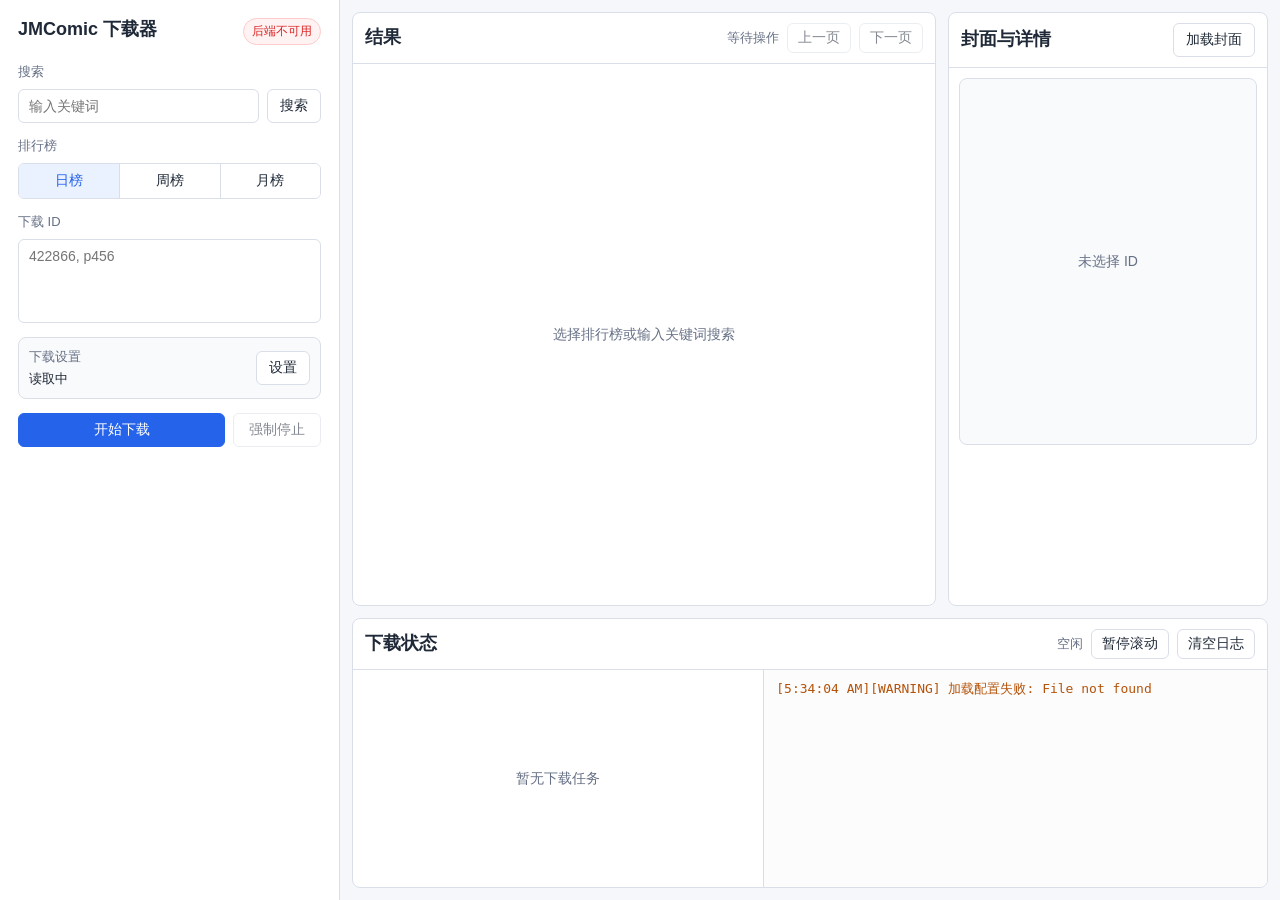
==== frontend/index.html @ 0da20243 "Add files via upload" ====
<!doctype html>
<html lang="zh-CN">
<head>
  <meta charset="utf-8">
  <meta name="viewport" content="width=device-width, initial-scale=1">
  <title>JMComic 下载器</title>
  <link rel="stylesheet" href="./styles.css">
</head>
<body>
  <div class="app-shell">
    <aside class="sidebar">
      <header class="brand">
        <h1>JMComic 下载器</h1>
        <span id="statusPill" class="status-pill">后端连接中</span>
      </header>

      <section class="control-section">
        <label for="searchInput">搜索</label>
        <div class="inline-control">
          <input id="searchInput" type="search" placeholder="输入关键词">
          <button id="searchBtn" type="button">搜索</button>
        </div>
      </section>

      <section class="control-section">
        <label>排行榜</label>
        <div class="segmented" role="tablist" aria-label="排行榜">
          <button class="rank-tab active" type="button" data-rank="day">日榜</button>
          <button class="rank-tab" type="button" data-rank="week">周榜</button>
          <button class="rank-tab" type="button" data-rank="month">月榜</button>
        </div>
      </section>

      <section class="control-section">
        <label for="idsInput">下载 ID</label>
        <textarea id="idsInput" rows="4" placeholder="422866, p456"></textarea>
      </section>

      <section class="control-section">
        <div class="settings-summary">
          <div>
            <label>下载设置</label>
            <span id="settingsSummary">读取中</span>
          </div>
          <button id="openSettingsBtn" type="button">设置</button>
        </div>
      </section>

      <section class="actions">
        <button id="startDownloadBtn" type="button" class="primary">开始下载</button>
        <button id="stopDownloadBtn" type="button" disabled>强制停止</button>
      </section>
    </aside>

    <main class="workspace">
      <section class="results-pane">
        <div class="pane-header">
          <h2 id="resultsTitle">结果</h2>
          <div class="header-actions">
            <span id="resultsMeta">等待操作</span>
            <button id="prevSearchPageBtn" type="button" disabled>上一页</button>
            <button id="nextSearchPageBtn" type="button" disabled>下一页</button>
          </div>
        </div>
        <div id="resultsList" class="result-list empty-state">
          选择排行榜或输入关键词搜索
        </div>
      </section>

      <section class="detail-pane">
        <div class="pane-header">
          <h2>封面与详情</h2>
          <button id="loadCoverBtn" type="button">加载封面</button>
        </div>
        <div class="cover-box">
          <img id="coverImage" alt="">
          <span id="coverPlaceholder">未选择 ID</span>
        </div>
        <dl id="detailList" class="detail-list"></dl>
      </section>

      <section class="queue-pane">
        <div class="pane-header">
          <h2>下载状态</h2>
          <div class="header-actions">
            <span id="taskStatus">空闲</span>
            <button id="toggleLogScrollBtn" type="button">暂停滚动</button>
            <button id="clearLogBtn" type="button">清空日志</button>
          </div>
        </div>
        <div class="queue-content">
          <div id="downloadQueue" class="download-queue empty-state">暂无下载任务</div>
          <pre id="logPanel" class="log-panel"></pre>
        </div>
      </section>
    </main>
  </div>

  <div id="settingsModal" class="modal-backdrop" hidden>
    <section class="settings-dialog" role="dialog" aria-modal="true" aria-labelledby="settingsTitle">
      <header class="dialog-header">
        <h2 id="settingsTitle">下载设置</h2>
        <button id="closeSettingsBtn" type="button" aria-label="关闭设置">关闭</button>
      </header>

      <div class="dialog-body">
        <div class="form-row full">
          <label for="baseDirInput">保存路径</label>
          <div class="path-control">
            <input id="baseDirInput" type="text" value="JMDownLoad">
            <button id="selectDirBtn" type="button">选择</button>
            <button id="openDirBtn" type="button">打开</button>
          </div>
        </div>

        <div class="form-row">
          <label for="imageFormatSelect">图片格式</label>
          <select id="imageFormatSelect">
            <option value="原始格式">原始格式</option>
            <option value=".png" selected>.png</option>
            <option value=".jpg">.jpg</option>
          </select>
        </div>

        <div class="form-row">
          <label for="outputFormatSelect">保存格式</label>
          <select id="outputFormatSelect">
            <option value="images" selected>图片目录</option>
            <option value="zip">ZIP 压缩包</option>
            <option value="pdf">PDF</option>
          </select>
        </div>

        <div class="form-row">
          <label for="pdfModeSelect">PDF 章节</label>
          <select id="pdfModeSelect">
            <option value="merged" selected>全部汇总</option>
            <option value="chapters">章节分开</option>
          </select>
        </div>

        <div class="form-row">
          <label for="photoThreadsInput">并发章节数</label>
          <input id="photoThreadsInput" type="number" min="1" max="5" value="1">
        </div>

        <div class="form-row">
          <label for="imageThreadsInput">并发图片数</label>
          <input id="imageThreadsInput" type="number" min="1" max="20" value="5">
        </div>

        <label class="checkbox-row dialog-checkbox">
          <input id="autoPathInput" type="checkbox" checked>
          <span>按 ID 自动创建子目录</span>
        </label>
      </div>

      <footer class="dialog-actions">
        <button id="cancelSettingsBtn" type="button">取消</button>
        <button id="saveSettingsBtn" type="button" class="primary">保存</button>
      </footer>
    </section>
  </div>

  <script src="./app.js"></script>
</body>
</html>
---- frontend/styles.css ----
:root {
  color-scheme: light;
  --bg: #f5f7fb;
  --panel: #ffffff;
  --panel-strong: #f9fafc;
  --line: #d9dee8;
  --text: #1f2937;
  --muted: #667085;
  --primary: #2563eb;
  --primary-hover: #1d4ed8;
  --danger: #dc2626;
  --success: #15803d;
  --warning: #b45309;
  --shadow: 0 10px 30px rgba(15, 23, 42, 0.08);
}

* {
  box-sizing: border-box;
}

html,
body {
  width: 100%;
  height: 100%;
  overflow: hidden;
}

body {
  margin: 0;
  background: var(--bg);
  color: var(--text);
  font-family: "Microsoft YaHei", "Segoe UI", Arial, sans-serif;
  font-size: 14px;
}

button,
input,
select,
textarea {
  font: inherit;
}

button {
  min-height: 34px;
  border: 1px solid var(--line);
  border-radius: 6px;
  background: var(--panel);
  color: var(--text);
  cursor: pointer;
  padding: 0 12px;
}

button:hover:not(:disabled) {
  border-color: #b8c0cf;
  background: var(--panel-strong);
}

button:disabled {
  cursor: not-allowed;
  opacity: 0.55;
}

button.primary {
  border-color: var(--primary);
  background: var(--primary);
  color: #ffffff;
}

button.primary:hover:not(:disabled) {
  background: var(--primary-hover);
}

button.active {
  border-color: #f59e0b;
  background: #fffbeb;
  color: var(--warning);
}

input,
select,
textarea {
  width: 100%;
  border: 1px solid var(--line);
  border-radius: 6px;
  background: #ffffff;
  color: var(--text);
  padding: 8px 10px;
  outline: none;
}

textarea {
  min-height: 84px;
  resize: none;
}

input:focus,
select:focus,
textarea:focus {
  border-color: var(--primary);
  box-shadow: 0 0 0 3px rgba(37, 99, 235, 0.12);
}

.sidebar,
.result-list,
.detail-list,
.download-queue,
.log-panel {
  scrollbar-width: thin;
  scrollbar-color: #b8c0cf transparent;
}

.sidebar::-webkit-scrollbar,
.result-list::-webkit-scrollbar,
.detail-list::-webkit-scrollbar,
.download-queue::-webkit-scrollbar,
.log-panel::-webkit-scrollbar {
  width: 9px;
  height: 9px;
}

.sidebar::-webkit-scrollbar-thumb,
.result-list::-webkit-scrollbar-thumb,
.detail-list::-webkit-scrollbar-thumb,
.download-queue::-webkit-scrollbar-thumb,
.log-panel::-webkit-scrollbar-thumb {
  border: 2px solid transparent;
  border-radius: 999px;
  background: #b8c0cf;
  background-clip: content-box;
}

.sidebar::-webkit-scrollbar-track,
.result-list::-webkit-scrollbar-track,
.detail-list::-webkit-scrollbar-track,
.download-queue::-webkit-scrollbar-track,
.log-panel::-webkit-scrollbar-track {
  background: transparent;
}

.app-shell {
  position: fixed;
  inset: 0;
  display: grid;
  grid-template-columns: minmax(280px, 340px) minmax(0, 1fr);
  width: 100vw;
  height: 100vh;
  min-height: 0;
  overflow: hidden;
}

.sidebar {
  min-height: 0;
  border-right: 1px solid var(--line);
  background: var(--panel);
  padding: 18px;
  overflow-x: hidden;
  overflow-y: auto;
}

.brand {
  display: flex;
  align-items: flex-start;
  justify-content: space-between;
  gap: 12px;
  margin-bottom: 18px;
}

.brand h1,
.pane-header h2 {
  margin: 0;
  font-size: 18px;
  line-height: 1.3;
}

.status-pill {
  flex: 0 0 auto;
  border: 1px solid var(--line);
  border-radius: 999px;
  color: var(--muted);
  font-size: 12px;
  padding: 4px 8px;
  white-space: nowrap;
}

.status-pill.ok {
  border-color: #bbf7d0;
  color: var(--success);
  background: #f0fdf4;
}

.status-pill.bad {
  border-color: #fecaca;
  color: var(--danger);
  background: #fef2f2;
}

.control-section {
  display: grid;
  gap: 8px;
  margin-bottom: 14px;
}

.control-section > label {
  color: var(--muted);
  font-size: 13px;
}

.inline-control {
  display: grid;
  grid-template-columns: minmax(0, 1fr) auto;
  gap: 8px;
}

.path-control {
  display: grid;
  grid-template-columns: minmax(0, 1fr) auto auto;
  gap: 8px;
}

.settings-summary {
  display: grid;
  grid-template-columns: minmax(0, 1fr) auto;
  align-items: center;
  gap: 10px;
  border: 1px solid var(--line);
  border-radius: 8px;
  background: var(--panel-strong);
  padding: 10px;
}

.settings-summary div {
  min-width: 0;
}

.settings-summary label {
  display: block;
  color: var(--muted);
  font-size: 13px;
  margin-bottom: 4px;
}

.settings-summary span {
  display: block;
  overflow: hidden;
  color: var(--text);
  font-size: 13px;
  text-overflow: ellipsis;
  white-space: nowrap;
}

.segmented {
  display: grid;
  grid-template-columns: repeat(3, 1fr);
  border: 1px solid var(--line);
  border-radius: 6px;
  overflow: hidden;
}

.segmented button {
  border: 0;
  border-radius: 0;
}

.segmented button + button {
  border-left: 1px solid var(--line);
}

.segmented .active {
  background: #eaf1ff;
  color: var(--primary);
}

.checkbox-row {
  display: flex;
  align-items: center;
  gap: 8px;
  color: var(--text);
}

.checkbox-row input {
  width: auto;
}

.actions {
  display: grid;
  grid-template-columns: 1fr 88px;
  gap: 8px;
}

.modal-backdrop {
  position: fixed;
  inset: 0;
  z-index: 20;
  display: grid;
  place-items: center;
  padding: 18px;
  background: rgba(15, 23, 42, 0.36);
}

.modal-backdrop[hidden] {
  display: none;
}

.settings-dialog {
  display: grid;
  grid-template-rows: auto minmax(0, 1fr) auto;
  width: min(720px, 100%);
  max-height: min(720px, calc(100vh - 36px));
  min-height: 0;
  border: 1px solid var(--line);
  border-radius: 8px;
  background: var(--panel);
  box-shadow: var(--shadow);
  overflow: hidden;
}

.dialog-header,
.dialog-actions {
  display: flex;
  align-items: center;
  justify-content: space-between;
  gap: 12px;
  padding: 12px 14px;
}

.dialog-header {
  border-bottom: 1px solid var(--line);
}

.dialog-header h2 {
  margin: 0;
  font-size: 18px;
}

.dialog-actions {
  justify-content: flex-end;
  border-top: 1px solid var(--line);
  background: var(--panel-strong);
}

.dialog-body {
  display: grid;
  grid-template-columns: repeat(2, minmax(0, 1fr));
  gap: 14px;
  min-height: 0;
  padding: 14px;
  overflow: auto;
}

.form-row {
  display: grid;
  gap: 7px;
  min-width: 0;
}

.form-row.full,
.dialog-checkbox {
  grid-column: 1 / -1;
}

.form-row label {
  color: var(--muted);
  font-size: 13px;
}

.dialog-checkbox {
  margin-top: 2px;
}

.workspace {
  display: grid;
  grid-template-columns: minmax(0, 1fr) 320px;
  grid-template-rows: minmax(0, 1fr) minmax(210px, 30vh);
  gap: 12px;
  min-width: 0;
  min-height: 0;
  height: 100vh;
  overflow: hidden;
  padding: 12px;
}

.results-pane,
.detail-pane,
.queue-pane {
  min-width: 0;
  min-height: 0;
  overflow: hidden;
}

.results-pane,
.detail-pane,
.queue-pane {
  border: 1px solid var(--line);
  border-radius: 8px;
  background: var(--panel);
}

.results-pane {
  display: grid;
  grid-template-rows: auto minmax(0, 1fr);
}

.detail-pane {
  display: grid;
  grid-template-rows: auto minmax(0, 1fr) minmax(96px, 150px);
}

.queue-pane {
  grid-column: 1 / 3;
  display: grid;
  grid-template-rows: auto minmax(0, 1fr);
}

.pane-header {
  min-height: 48px;
  display: flex;
  align-items: center;
  justify-content: space-between;
  gap: 12px;
  border-bottom: 1px solid var(--line);
  padding: 10px 12px;
}

.pane-header span {
  color: var(--muted);
  font-size: 13px;
}

.header-actions {
  display: flex;
  align-items: center;
  gap: 8px;
  min-width: 0;
}

.header-actions button {
  min-height: 30px;
  padding: 0 10px;
}

.result-list {
  min-height: 0;
  overflow: auto;
  padding: 8px;
}

.empty-state {
  display: grid;
  place-items: center;
  min-height: 0;
  color: var(--muted);
}

.result-item {
  display: grid;
  grid-template-columns: auto 96px minmax(0, 1fr) auto;
  align-items: center;
  gap: 10px;
  border: 1px solid transparent;
  border-radius: 7px;
  padding: 8px 10px;
}

.result-item:hover {
  border-color: var(--line);
  background: var(--panel-strong);
}

.result-item input {
  width: auto;
}

.result-title {
  overflow: hidden;
  text-overflow: ellipsis;
  white-space: nowrap;
}

.result-id {
  color: var(--muted);
  font-size: 12px;
  white-space: nowrap;
}

.result-cover-btn {
  min-height: 28px;
  padding: 0 10px;
}

.cover-box {
  display: grid;
  place-items: center;
  min-height: 0;
  margin: 10px;
  border: 1px solid var(--line);
  border-radius: 8px;
  background: var(--panel-strong);
  overflow: hidden;
}

.cover-box img {
  display: none;
  max-width: 100%;
  max-height: 100%;
  object-fit: contain;
}

.cover-box.has-image img {
  display: block;
}

.cover-box.has-image span {
  display: none;
}

.cover-box span {
  color: var(--muted);
}

.detail-list {
  min-height: 0;
  margin: 0;
  padding: 0 12px 12px;
  overflow: auto;
}

.detail-list div {
  display: grid;
  grid-template-columns: 76px minmax(0, 1fr);
  gap: 8px;
  border-top: 1px solid #edf0f5;
  padding: 7px 0;
}

.detail-list dt {
  color: var(--muted);
}

.detail-list dd {
  margin: 0;
  overflow-wrap: anywhere;
}

.queue-content {
  display: grid;
  grid-template-columns: minmax(320px, 0.9fr) minmax(0, 1.1fr);
  min-height: 0;
  overflow: hidden;
}

.download-queue {
  min-height: 0;
  overflow: auto;
  border-right: 1px solid var(--line);
  padding: 8px;
}

.queue-row {
  display: grid;
  grid-template-columns: 86px minmax(0, 1fr) auto;
  gap: 10px;
  align-items: center;
  border: 1px solid transparent;
  border-radius: 7px;
  padding: 7px 9px;
}

.queue-row + .queue-row {
  margin-top: 4px;
}

.queue-row:hover {
  border-color: var(--line);
  background: var(--panel-strong);
}

.queue-main {
  min-width: 0;
}

.queue-id {
  font-weight: 600;
}

.queue-path,
.queue-message,
.queue-progress-meta {
  overflow: hidden;
  color: var(--muted);
  font-size: 12px;
  text-overflow: ellipsis;
  white-space: nowrap;
}

.queue-progress {
  position: relative;
  height: 5px;
  margin-top: 6px;
  overflow: hidden;
  border-radius: 999px;
  background: #e5e7eb;
}

.queue-progress span {
  display: block;
  height: 100%;
  border-radius: inherit;
  background: #2563eb;
}

.queue-badge {
  display: inline-flex;
  justify-content: center;
  min-width: 72px;
  border-radius: 999px;
  padding: 4px 8px;
  font-size: 12px;
}

.queue-badge.queued {
  background: #eef2ff;
  color: #4338ca;
}

.queue-badge.running {
  background: #e0f2fe;
  color: #0369a1;
}

.queue-badge.success {
  background: #dcfce7;
  color: var(--success);
}

.queue-badge.failed {
  background: #fee2e2;
  color: var(--danger);
}

.queue-badge.cancelled {
  background: #fef3c7;
  color: var(--warning);
}

.queue-action {
  min-height: 28px;
  padding: 0 10px;
}

.log-panel {
  min-height: 0;
  margin: 0;
  padding: 10px 12px;
  overflow: auto;
  color: #111827;
  background: #fcfcfd;
  font-family: Consolas, "Microsoft YaHei", monospace;
  font-size: 13px;
  line-height: 1.45;
  white-space: pre-wrap;
}

.log-info {
  color: var(--text);
}

.log-success {
  color: var(--success);
}

.log-warning {
  color: var(--warning);
}

.log-error {
  color: var(--danger);
}

@media (max-width: 960px) {
  .app-shell {
    grid-template-columns: 1fr;
    grid-template-rows: minmax(220px, 38vh) minmax(0, 1fr);
  }

  .sidebar {
    height: auto;
    min-height: 0;
    border-right: 0;
    border-bottom: 1px solid var(--line);
  }

  .workspace {
    grid-template-columns: 1fr;
    grid-template-rows: minmax(0, 1fr) minmax(260px, 38vh) minmax(190px, 28vh);
    height: auto;
    min-height: 0;
    overflow: hidden;
  }

  .queue-pane {
    grid-column: auto;
  }

  .queue-content {
    grid-template-columns: 1fr;
    grid-template-rows: minmax(180px, 1fr) 220px;
  }

  .download-queue {
    border-right: 0;
    border-bottom: 1px solid var(--line);
  }

  .cover-box {
    min-height: 280px;
  }

  .dialog-body {
    grid-template-columns: 1fr;
  }

  .settings-dialog {
    max-height: calc(100vh - 24px);
  }
}
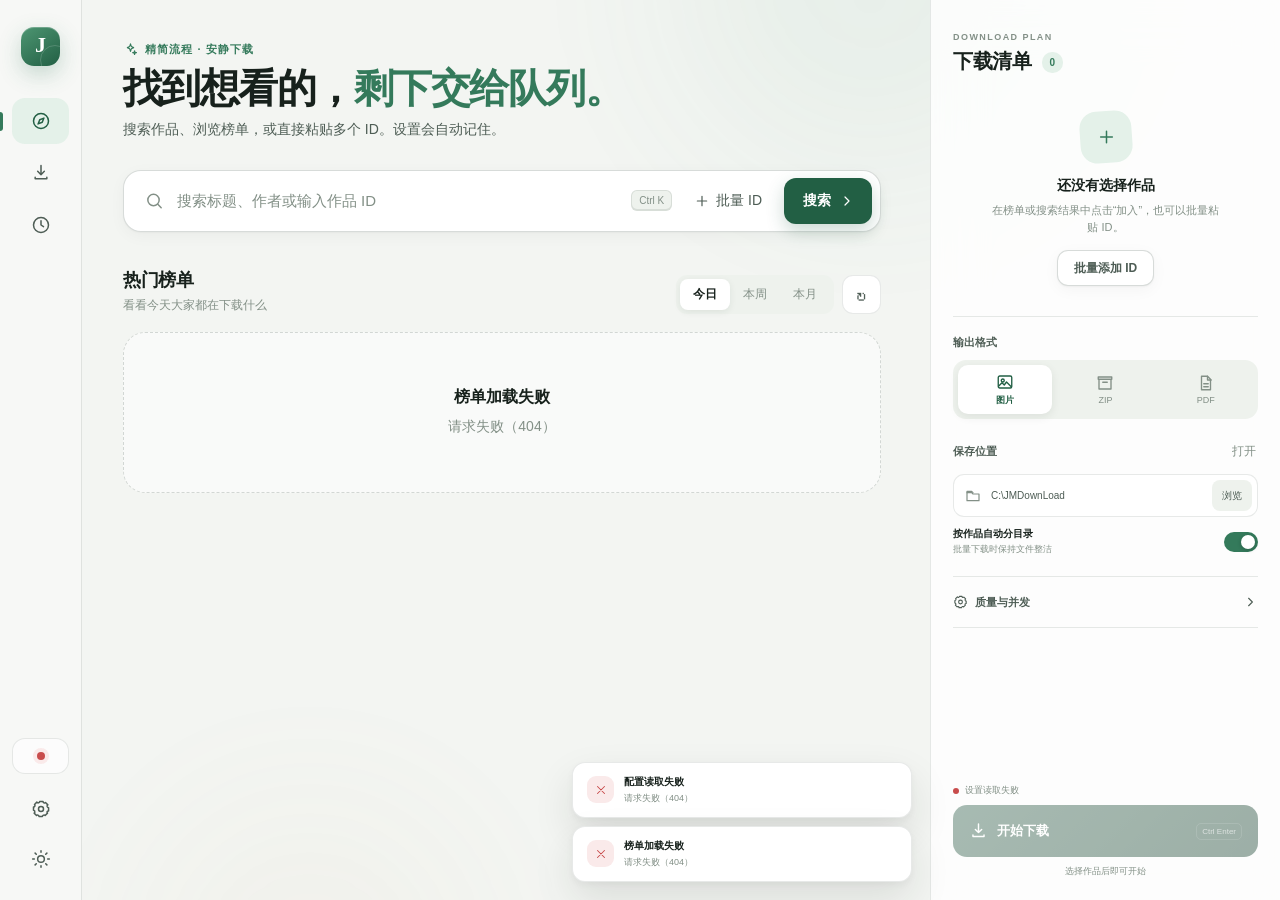
==== commit 5a8a84e7: "feat: 重构界面并优化搜索与下载体验" ====
--- a/frontend/index.html
+++ b/frontend/index.html
@@ -1,167 +1,281 @@
 <!doctype html>
 <html lang="zh-CN">
 <head>
-  <meta charset="utf-8">
-  <meta name="viewport" content="width=device-width, initial-scale=1">
-  <title>JMComic 下载器</title>
-  <link rel="stylesheet" href="./styles.css">
+  <meta charset="utf-8" />
+  <meta name="viewport" content="width=device-width, initial-scale=1" />
+  <meta name="color-scheme" content="light dark" />
+  <title>JM Download</title>
+  <link rel="stylesheet" href="styles.css" />
 </head>
 <body>
+  <svg class="svg-sprite" aria-hidden="true">
+    <symbol id="i-compass" viewBox="0 0 24 24"><circle cx="12" cy="12" r="9"/><path d="m15.5 8.5-2 5-5 2 2-5 5-2Z"/></symbol>
+    <symbol id="i-download" viewBox="0 0 24 24"><path d="M12 3v11m0 0 4-4m-4 4-4-4"/><path d="M5 17v2h14v-2"/></symbol>
+    <symbol id="i-clock" viewBox="0 0 24 24"><circle cx="12" cy="12" r="9"/><path d="M12 7v5l3 2"/></symbol>
+    <symbol id="i-settings" viewBox="0 0 24 24"><circle cx="12" cy="12" r="3"/><path d="M19.4 15a1.7 1.7 0 0 0 .34 1.88l.06.06-2.83 2.83-.06-.06A1.7 1.7 0 0 0 15 19.4a1.7 1.7 0 0 0-1 .6 1.7 1.7 0 0 0-.4 1V21h-4v-.09A1.7 1.7 0 0 0 8.55 19.4a1.7 1.7 0 0 0-1.88.34l-.06.06-2.83-2.83.06-.06A1.7 1.7 0 0 0 4.6 15a1.7 1.7 0 0 0-.6-1 1.7 1.7 0 0 0-1-.4H3v-4h.09A1.7 1.7 0 0 0 4.6 8.55a1.7 1.7 0 0 0-.34-1.88l-.06-.06 2.83-2.83.06.06A1.7 1.7 0 0 0 9 4.6a1.7 1.7 0 0 0 1-.6 1.7 1.7 0 0 0 .4-1V3h4v.09A1.7 1.7 0 0 0 15.45 4.6a1.7 1.7 0 0 0 1.88-.34l.06-.06 2.83 2.83-.06.06A1.7 1.7 0 0 0 19.4 9c.12.39.33.73.6 1 .28.27.63.4 1 .4h.09v4H21a1.7 1.7 0 0 0-1.6.6Z"/></symbol>
+    <symbol id="i-search" viewBox="0 0 24 24"><circle cx="10.8" cy="10.8" r="6.8"/><path d="m16 16 4 4"/></symbol>
+    <symbol id="i-plus" viewBox="0 0 24 24"><path d="M12 5v14M5 12h14"/></symbol>
+    <symbol id="i-check" viewBox="0 0 24 24"><path d="m5 12 4 4L19 6"/></symbol>
+    <symbol id="i-x" viewBox="0 0 24 24"><path d="m6 6 12 12M18 6 6 18"/></symbol>
+    <symbol id="i-folder" viewBox="0 0 24 24"><path d="M3 7h7l2 2h9v10H3V7Z"/><path d="M3 7V5h7l2 2"/></symbol>
+    <symbol id="i-external" viewBox="0 0 24 24"><path d="M14 5h5v5M19 5l-8 8"/><path d="M18 13v6H5V6h6"/></symbol>
+    <symbol id="i-sun" viewBox="0 0 24 24"><circle cx="12" cy="12" r="4"/><path d="M12 2v2m0 16v2M4.93 4.93l1.42 1.42m11.3 11.3 1.42 1.42M2 12h2m16 0h2M4.93 19.07l1.42-1.42m11.3-11.3 1.42-1.42"/></symbol>
+    <symbol id="i-moon" viewBox="0 0 24 24"><path d="M20 15.5A8.5 8.5 0 0 1 8.5 4 8.5 8.5 0 1 0 20 15.5Z"/></symbol>
+    <symbol id="i-chevron" viewBox="0 0 24 24"><path d="m9 6 6 6-6 6"/></symbol>
+    <symbol id="i-arrow-up" viewBox="0 0 24 24"><path d="m6 15 6-6 6 6"/></symbol>
+    <symbol id="i-arrow-down" viewBox="0 0 24 24"><path d="m6 9 6 6 6-6"/></symbol>
+    <symbol id="i-trash" viewBox="0 0 24 24"><path d="M4 7h16M9 7V4h6v3m3 0-1 13H7L6 7"/><path d="M10 11v5m4-5v5"/></symbol>
+    <symbol id="i-pause" viewBox="0 0 24 24"><path d="M8 5v14m8-14v14"/></symbol>
+    <symbol id="i-play" viewBox="0 0 24 24"><path d="m8 5 11 7-11 7V5Z"/></symbol>
+    <symbol id="i-copy" viewBox="0 0 24 24"><rect x="8" y="8" width="11" height="11" rx="2"/><path d="M16 8V5H5v11h3"/></symbol>
+    <symbol id="i-info" viewBox="0 0 24 24"><circle cx="12" cy="12" r="9"/><path d="M12 11v6m0-10h.01"/></symbol>
+    <symbol id="i-image" viewBox="0 0 24 24"><rect x="3" y="4" width="18" height="16" rx="2"/><circle cx="9" cy="10" r="2"/><path d="m4 17 4-4 3 3 3-4 6 6"/></symbol>
+    <symbol id="i-archive" viewBox="0 0 24 24"><path d="M4 7h16v13H4V7Zm-1-3h18v3H3V4Z"/><path d="M9 11h6"/></symbol>
+    <symbol id="i-file" viewBox="0 0 24 24"><path d="M6 3h8l4 4v14H6V3Z"/><path d="M14 3v5h5M9 13h6m-6 4h6"/></symbol>
+    <symbol id="i-spark" viewBox="0 0 24 24"><path d="m12 3 1.3 4.1L17 9l-3.7 1.9L12 15l-1.3-4.1L7 9l3.7-1.9L12 3Z"/><path d="m18.5 14 .7 2.3 2.3.7-2.3.7-.7 2.3-.7-2.3-2.3-.7 2.3-.7.7-2.3Z"/></symbol>
+    <symbol id="i-list" viewBox="0 0 24 24"><path d="M8 6h12M8 12h12M8 18h12"/><circle cx="4" cy="6" r="1"/><circle cx="4" cy="12" r="1"/><circle cx="4" cy="18" r="1"/></symbol>
+    <symbol id="i-grid" viewBox="0 0 24 24"><rect x="4" y="4" width="6" height="6" rx="1"/><rect x="14" y="4" width="6" height="6" rx="1"/><rect x="4" y="14" width="6" height="6" rx="1"/><rect x="14" y="14" width="6" height="6" rx="1"/></symbol>
+  </svg>
+
+  <div class="ambient ambient-a"></div>
+  <div class="ambient ambient-b"></div>
+
   <div class="app-shell">
-    <aside class="sidebar">
-      <header class="brand">
-        <h1>JMComic 下载器</h1>
-        <span id="statusPill" class="status-pill">后端连接中</span>
-      </header>
-
-      <section class="control-section">
-        <label for="searchInput">搜索</label>
-        <div class="inline-control">
-          <input id="searchInput" type="search" placeholder="输入关键词">
-          <button id="searchBtn" type="button">搜索</button>
+    <aside class="sidebar" aria-label="主导航">
+      <div class="brand" title="JM Download">
+        <div class="brand-mark"><span>J</span></div>
+        <div class="brand-copy"><strong>JM Download</strong><small>漫画整理工具</small></div>
+      </div>
+
+      <nav class="main-nav">
+        <button class="nav-item is-active" data-view="discover" aria-current="page">
+          <svg><use href="#i-compass"/></svg><span>发现</span>
+        </button>
+        <button class="nav-item" data-view="queue">
+          <span class="nav-icon-wrap"><svg><use href="#i-download"/></svg><i id="queueBadge" hidden></i></span><span>任务</span>
+        </button>
+        <button class="nav-item" data-view="history">
+          <svg><use href="#i-clock"/></svg><span>记录</span>
+        </button>
+      </nav>
+
+      <div class="sidebar-bottom">
+        <div class="connection-card" id="connectionCard">
+          <span class="connection-dot"></span>
+          <div><strong id="connectionText">正在连接</strong><small>C# 原生服务</small></div>
+        </div>
+        <button class="nav-item" id="settingsButton">
+          <svg><use href="#i-settings"/></svg><span>偏好设置</span>
+        </button>
+        <button class="nav-item" id="themeToggle" aria-label="切换主题">
+          <svg class="theme-icon-light"><use href="#i-sun"/></svg>
+          <svg class="theme-icon-dark"><use href="#i-moon"/></svg>
+          <span id="themeLabel">深色模式</span>
+        </button>
+      </div>
+    </aside>
+
+    <main class="main-content">
+      <section class="view is-active" id="view-discover">
+        <header class="page-header discover-header">
+          <div>
+            <div class="eyebrow"><svg><use href="#i-spark"/></svg> 精简流程 · 安静下载</div>
+            <h1>找到想看的，<span>剩下交给队列。</span></h1>
+            <p>搜索作品、浏览榜单，或直接粘贴多个 ID。设置会自动记住。</p>
+          </div>
+          <button class="icon-button planner-toggle" id="plannerToggleTop" title="打开下载清单">
+            <svg><use href="#i-list"/></svg><span id="plannerToggleCount">0</span>
+          </button>
+        </header>
+
+        <form class="search-box" id="searchForm">
+          <svg class="search-leading"><use href="#i-search"/></svg>
+          <input id="searchInput" autocomplete="off" spellcheck="false" placeholder="搜索标题、作者或输入作品 ID" aria-label="搜索" />
+          <kbd>Ctrl K</kbd>
+          <button type="button" class="search-batch" id="batchButton"><svg><use href="#i-plus"/></svg>批量 ID</button>
+          <button class="primary-button search-submit" type="submit"><span>搜索</span><svg><use href="#i-chevron"/></svg></button>
+        </form>
+
+        <div class="recent-row" id="recentRow" hidden>
+          <span>最近</span><div id="recentSearches"></div>
+        </div>
+
+        <div class="search-controls" id="searchControls" hidden>
+          <div class="search-control-group">
+            <span class="search-control-label"><svg><use href="#i-list"/></svg>排序</span>
+            <div class="search-sort-tabs" id="searchSortTabs" role="group" aria-label="搜索结果排序">
+              <button class="is-active" data-search-sort="mr">最新</button>
+              <button data-search-sort="mv">浏览</button>
+              <button data-search-sort="mp">页数</button>
+              <button data-search-sort="tf">收藏</button>
+            </div>
+          </div>
+          <label class="search-time-filter">
+            <span><svg><use href="#i-clock"/></svg>时间</span>
+            <select id="searchTimeSelect" aria-label="搜索时间范围">
+              <option value="a">全部时间</option>
+              <option value="t">今天</option>
+              <option value="w">本周</option>
+              <option value="m">本月</option>
+            </select>
+          </label>
+          <button class="search-filter-reset" id="resetSearchFilters" type="button" hidden>恢复默认</button>
+        </div>
+
+        <div class="content-head">
+          <div>
+            <h2 id="contentTitle">热门榜单</h2>
+            <p id="contentSubtitle">看看最近大家都在下载什么</p>
+          </div>
+          <div class="toolbar-actions">
+            <div class="ranking-tabs" id="rankingTabs" role="tablist">
+              <button class="is-active" data-rank="day">今日</button>
+              <button data-rank="week">本周</button>
+              <button data-rank="month">本月</button>
+            </div>
+            <button class="icon-button" id="refreshButton" title="刷新"><span class="refresh-glyph">↻</span></button>
+          </div>
+        </div>
+
+        <div class="result-state" id="resultState" hidden></div>
+        <div class="album-grid" id="albumGrid" aria-live="polite"></div>
+        <div class="load-more-wrap" id="loadMoreWrap" hidden>
+          <button class="secondary-button" id="loadMoreButton">加载更多</button>
         </div>
       </section>
 
-      <section class="control-section">
-        <label>排行榜</label>
-        <div class="segmented" role="tablist" aria-label="排行榜">
-          <button class="rank-tab active" type="button" data-rank="day">日榜</button>
-          <button class="rank-tab" type="button" data-rank="week">周榜</button>
-          <button class="rank-tab" type="button" data-rank="month">月榜</button>
+      <section class="view" id="view-queue">
+        <header class="page-header compact-header">
+          <div>
+            <div class="eyebrow"><span class="live-dot"></span> 实时任务中心</div>
+            <h1>下载任务</h1>
+            <p>队列、进度和错误都集中在这里，不再被日志淹没。</p>
+          </div>
+          <div class="header-actions">
+            <button class="secondary-button" id="openRootButton"><svg><use href="#i-folder"/></svg>打开目录</button>
+            <button class="danger-button" id="stopAllButton" disabled><svg><use href="#i-pause"/></svg>停止全部</button>
+          </div>
+        </header>
+
+        <div class="stats-grid">
+          <article class="stat-card"><span>队列总数</span><strong id="statTotal">0</strong><small>本轮任务</small></article>
+          <article class="stat-card accent"><span>正在处理</span><strong id="statRunning">0</strong><small id="runningName">暂无任务</small></article>
+          <article class="stat-card success"><span>已完成</span><strong id="statSuccess">0</strong><small>成功保存</small></article>
+          <article class="stat-card danger"><span>异常</span><strong id="statFailed">0</strong><small>可重新加入</small></article>
+        </div>
+
+        <div class="queue-layout">
+          <section class="panel queue-panel">
+            <div class="panel-heading"><div><h2>任务队列</h2><p id="queueSummary">队列目前为空</p></div><span class="status-pill neutral" id="queueStatePill">空闲</span></div>
+            <div class="task-list" id="taskList"></div>
+          </section>
+          <section class="panel log-panel">
+            <div class="panel-heading"><div><h2>活动记录</h2><p>仅保留关键事件，便于定位问题</p></div><button class="text-button" id="clearLogsButton">清空</button></div>
+            <div class="log-list" id="logList"></div>
+          </section>
         </div>
       </section>
 
-      <section class="control-section">
-        <label for="idsInput">下载 ID</label>
-        <textarea id="idsInput" rows="4" placeholder="422866, p456"></textarea>
-      </section>
-
-      <section class="control-section">
-        <div class="settings-summary">
-          <div>
-            <label>下载设置</label>
-            <span id="settingsSummary">读取中</span>
-          </div>
-          <button id="openSettingsBtn" type="button">设置</button>
-        </div>
-      </section>
-
-      <section class="actions">
-        <button id="startDownloadBtn" type="button" class="primary">开始下载</button>
-        <button id="stopDownloadBtn" type="button" disabled>强制停止</button>
-      </section>
-    </aside>
-
-    <main class="workspace">
-      <section class="results-pane">
-        <div class="pane-header">
-          <h2 id="resultsTitle">结果</h2>
-          <div class="header-actions">
-            <span id="resultsMeta">等待操作</span>
-            <button id="prevSearchPageBtn" type="button" disabled>上一页</button>
-            <button id="nextSearchPageBtn" type="button" disabled>下一页</button>
-          </div>
-        </div>
-        <div id="resultsList" class="result-list empty-state">
-          选择排行榜或输入关键词搜索
-        </div>
-      </section>
-
-      <section class="detail-pane">
-        <div class="pane-header">
-          <h2>封面与详情</h2>
-          <button id="loadCoverBtn" type="button">加载封面</button>
-        </div>
-        <div class="cover-box">
-          <img id="coverImage" alt="">
-          <span id="coverPlaceholder">未选择 ID</span>
-        </div>
-        <dl id="detailList" class="detail-list"></dl>
-      </section>
-
-      <section class="queue-pane">
-        <div class="pane-header">
-          <h2>下载状态</h2>
-          <div class="header-actions">
-            <span id="taskStatus">空闲</span>
-            <button id="toggleLogScrollBtn" type="button">暂停滚动</button>
-            <button id="clearLogBtn" type="button">清空日志</button>
-          </div>
-        </div>
-        <div class="queue-content">
-          <div id="downloadQueue" class="download-queue empty-state">暂无下载任务</div>
-          <pre id="logPanel" class="log-panel"></pre>
-        </div>
+      <section class="view" id="view-history">
+        <header class="page-header compact-header">
+          <div>
+            <div class="eyebrow"><svg><use href="#i-clock"/></svg> 本机记录</div>
+            <h1>下载记录</h1>
+            <p>快速找回最近处理过的作品和保存目录。</p>
+          </div>
+          <button class="secondary-button" id="clearHistoryButton"><svg><use href="#i-trash"/></svg>清空记录</button>
+        </header>
+        <div class="history-filters">
+          <button class="filter-chip is-active" data-history-filter="all">全部</button>
+          <button class="filter-chip" data-history-filter="success">已完成</button>
+          <button class="filter-chip" data-history-filter="failed">异常</button>
+        </div>
+        <div class="history-list" id="historyList"></div>
       </section>
     </main>
+
+    <aside class="planner" id="planner" aria-label="下载清单">
+      <div class="planner-head">
+        <div><span class="section-kicker">DOWNLOAD PLAN</span><h2>下载清单 <em id="selectedCount">0</em></h2></div>
+        <div class="planner-head-actions"><button class="text-button" id="clearSelectedButton">清空</button><button class="icon-button planner-close" id="plannerClose"><svg><use href="#i-x"/></svg></button></div>
+      </div>
+
+      <div class="selection-empty" id="selectionEmpty">
+        <div class="empty-illustration"><svg><use href="#i-plus"/></svg></div>
+        <strong>还没有选择作品</strong>
+        <p>在榜单或搜索结果中点击“加入”，也可以批量粘贴 ID。</p>
+        <button class="secondary-button small" id="emptyBatchButton">批量添加 ID</button>
+      </div>
+      <div class="selected-list" id="selectedList"></div>
+
+      <div class="planner-settings">
+        <div class="setting-block">
+          <label class="setting-label">输出格式</label>
+          <div class="format-picker" id="formatPicker">
+            <button data-format="images" class="is-active"><svg><use href="#i-image"/></svg><span>图片</span></button>
+            <button data-format="zip"><svg><use href="#i-archive"/></svg><span>ZIP</span></button>
+            <button data-format="pdf"><svg><use href="#i-file"/></svg><span>PDF</span></button>
+          </div>
+        </div>
+
+        <div class="setting-block">
+          <div class="setting-label-row"><label class="setting-label" for="pathInput">保存位置</label><button class="text-button" id="openPathButton">打开</button></div>
+          <div class="path-field"><svg><use href="#i-folder"/></svg><input id="pathInput" aria-label="保存位置"/><button id="browseButton" title="选择目录">浏览</button></div>
+          <label class="switch-row"><span><strong>按作品自动分目录</strong><small>批量下载时保持文件整洁</small></span><input type="checkbox" id="autoPathInput" checked><i></i></label>
+        </div>
+
+        <details class="advanced-settings" id="advancedSettings">
+          <summary><span><svg><use href="#i-settings"/></svg>质量与并发</span><svg class="summary-chevron"><use href="#i-chevron"/></svg></summary>
+          <div class="advanced-body">
+            <label class="select-row"><span>图片格式</span><select id="imageFormatInput"><option value=".png">PNG</option><option value=".jpg">JPG</option><option value=".webp">WebP</option><option value="原始格式">保留原始格式</option></select></label>
+            <label class="select-row pdf-only" id="pdfModeRow"><span>PDF 章节</span><select id="pdfModeInput"><option value="merged">合并为一本</option><option value="separate">章节分开</option></select></label>
+            <label class="range-row"><span><b>图片并发</b><output id="imageThreadsValue">5</output></span><input id="imageThreadsInput" type="range" min="1" max="20" value="5"></label>
+            <label class="range-row"><span><b>作品并发</b><output id="albumThreadsValue">1</output></span><input id="albumThreadsInput" type="range" min="1" max="8" value="1"></label>
+          </div>
+        </details>
+      </div>
+
+      <div class="planner-footer">
+        <div class="save-state" id="saveState"><span></span>设置已同步</div>
+        <button class="download-button" id="startDownloadButton" disabled>
+          <span><svg><use href="#i-download"/></svg><b>开始下载</b></span>
+          <em>Ctrl Enter</em>
+        </button>
+        <p id="downloadHint">选择作品后即可开始</p>
+      </div>
+    </aside>
   </div>
 
-  <div id="settingsModal" class="modal-backdrop" hidden>
-    <section class="settings-dialog" role="dialog" aria-modal="true" aria-labelledby="settingsTitle">
-      <header class="dialog-header">
-        <h2 id="settingsTitle">下载设置</h2>
-        <button id="closeSettingsBtn" type="button" aria-label="关闭设置">关闭</button>
-      </header>
-
-      <div class="dialog-body">
-        <div class="form-row full">
-          <label for="baseDirInput">保存路径</label>
-          <div class="path-control">
-            <input id="baseDirInput" type="text" value="JMDownLoad">
-            <button id="selectDirBtn" type="button">选择</button>
-            <button id="openDirBtn" type="button">打开</button>
-          </div>
-        </div>
-
-        <div class="form-row">
-          <label for="imageFormatSelect">图片格式</label>
-          <select id="imageFormatSelect">
-            <option value="原始格式">原始格式</option>
-            <option value=".png" selected>.png</option>
-            <option value=".jpg">.jpg</option>
-          </select>
-        </div>
-
-        <div class="form-row">
-          <label for="outputFormatSelect">保存格式</label>
-          <select id="outputFormatSelect">
-            <option value="images" selected>图片目录</option>
-            <option value="zip">ZIP 压缩包</option>
-            <option value="pdf">PDF</option>
-          </select>
-        </div>
-
-        <div class="form-row">
-          <label for="pdfModeSelect">PDF 章节</label>
-          <select id="pdfModeSelect">
-            <option value="merged" selected>全部汇总</option>
-            <option value="chapters">章节分开</option>
-          </select>
-        </div>
-
-        <div class="form-row">
-          <label for="photoThreadsInput">并发章节数</label>
-          <input id="photoThreadsInput" type="number" min="1" max="5" value="1">
-        </div>
-
-        <div class="form-row">
-          <label for="imageThreadsInput">并发图片数</label>
-          <input id="imageThreadsInput" type="number" min="1" max="20" value="5">
-        </div>
-
-        <label class="checkbox-row dialog-checkbox">
-          <input id="autoPathInput" type="checkbox" checked>
-          <span>按 ID 自动创建子目录</span>
-        </label>
-      </div>
-
-      <footer class="dialog-actions">
-        <button id="cancelSettingsBtn" type="button">取消</button>
-        <button id="saveSettingsBtn" type="button" class="primary">保存</button>
-      </footer>
-    </section>
-  </div>
-
-  <script src="./app.js"></script>
+  <button class="floating-plan-button" id="floatingPlanButton"><svg><use href="#i-download"/></svg><span>下载清单</span><em id="floatingPlanCount">0</em></button>
+
+  <div class="modal-backdrop" id="modalBackdrop" hidden></div>
+
+  <section class="modal detail-modal" id="detailModal" role="dialog" aria-modal="true" aria-labelledby="detailTitle" hidden>
+    <button class="modal-close" data-close-modal><svg><use href="#i-x"/></svg></button>
+    <div id="detailContent"></div>
+  </section>
+
+  <section class="modal batch-modal" id="batchModal" role="dialog" aria-modal="true" aria-labelledby="batchTitle" hidden>
+    <button class="modal-close" data-close-modal><svg><use href="#i-x"/></svg></button>
+    <div class="modal-heading"><span class="modal-icon"><svg><use href="#i-copy"/></svg></span><div><h2 id="batchTitle">批量添加 ID</h2><p>支持空格、逗号、换行，也可以直接粘贴链接。</p></div></div>
+    <textarea id="batchTextarea" placeholder="例如：&#10;123456&#10;JM654321&#10;https://example.com/album/778899"></textarea>
+    <div class="batch-preview" id="batchPreview"><span>等待输入</span><strong>0 个有效 ID</strong></div>
+    <div class="modal-actions"><button class="secondary-button" data-close-modal>取消</button><button class="primary-button" id="confirmBatchButton" disabled>加入下载清单</button></div>
+  </section>
+
+  <section class="modal settings-modal" id="settingsModal" role="dialog" aria-modal="true" aria-labelledby="settingsTitle" hidden>
+    <button class="modal-close" data-close-modal><svg><use href="#i-x"/></svg></button>
+    <div class="modal-heading"><span class="modal-icon"><svg><use href="#i-settings"/></svg></span><div><h2 id="settingsTitle">偏好设置</h2><p>调整外观和文件命名方式，修改会自动保存。</p></div></div>
+    <div class="preferences-grid">
+      <div class="preference-row"><div><strong>界面主题</strong><p>跟随系统或固定明暗主题</p></div><select id="themeSelect"><option value="system">跟随系统</option><option value="light">浅色</option><option value="dark">深色</option></select></div>
+      <div class="preference-row"><div><strong>文件名语言</strong><p>影响保存后的目录和文件名称</p></div><select id="filenameLangInput"><option value="traditional">繁体中文</option><option value="simplified">简体中文</option></select></div>
+      <div class="preference-row"><div><strong>章节并发</strong><p>单个作品内同时处理的章节数</p></div><select id="photoThreadsInput"><option value="1">1（稳定）</option><option value="2">2</option><option value="3">3</option><option value="4">4</option><option value="5">5（更快）</option></select></div>
+    </div>
+    <div class="modal-note"><svg><use href="#i-info"/></svg><p>较高并发会占用更多网络和磁盘资源。默认配置更适合长时间批量下载。</p></div>
+    <div class="modal-actions"><span class="save-state"><span></span>自动保存已开启</span><button class="primary-button" data-close-modal>完成</button></div>
+  </section>
+
+  <div class="toast-region" id="toastRegion" aria-live="polite"></div>
+  <script src="app.js" defer></script>
 </body>
 </html>
--- a/frontend/styles.css
+++ b/frontend/styles.css
@@ -1,725 +1,499 @@
 :root {
   color-scheme: light;
-  --bg: #f5f7fb;
-  --panel: #ffffff;
-  --panel-strong: #f9fafc;
-  --line: #d9dee8;
-  --text: #1f2937;
-  --muted: #667085;
-  --primary: #2563eb;
-  --primary-hover: #1d4ed8;
-  --danger: #dc2626;
-  --success: #15803d;
-  --warning: #b45309;
-  --shadow: 0 10px 30px rgba(15, 23, 42, 0.08);
+  --bg: #f3f5f2;
+  --bg-soft: #f8faf7;
+  --surface: rgba(255, 255, 255, .82);
+  --surface-solid: #ffffff;
+  --surface-raised: #ffffff;
+  --surface-muted: #eef2ed;
+  --sidebar: rgba(247, 249, 246, .88);
+  --text: #17211c;
+  --text-2: #4e5d55;
+  --text-3: #839087;
+  --line: rgba(38, 57, 47, .11);
+  --line-strong: rgba(38, 57, 47, .18);
+  --accent: #347a5b;
+  --accent-2: #225f44;
+  --accent-soft: #e4f1e9;
+  --accent-softer: #f0f7f2;
+  --gold: #b57d2d;
+  --gold-soft: #fbf0da;
+  --danger: #c84c4c;
+  --danger-soft: #faeaea;
+  --success: #2c8a61;
+  --success-soft: #e4f5ec;
+  --warning: #c28020;
+  --warning-soft: #fff3dd;
+  --shadow-sm: 0 1px 2px rgba(24, 35, 29, .04), 0 4px 16px rgba(24, 35, 29, .04);
+  --shadow-md: 0 18px 42px rgba(24, 35, 29, .11), 0 3px 10px rgba(24, 35, 29, .05);
+  --shadow-lg: 0 26px 80px rgba(15, 25, 19, .20);
+  --radius-sm: 10px;
+  --radius: 16px;
+  --radius-lg: 22px;
+  --sidebar-w: 226px;
+  --planner-w: 350px;
+  --ease: cubic-bezier(.2, .75, .25, 1);
 }
 
-* {
-  box-sizing: border-box;
+:root[data-theme="dark"] {
+  color-scheme: dark;
+  --bg: #111713;
+  --bg-soft: #151c17;
+  --surface: rgba(28, 37, 31, .84);
+  --surface-solid: #1b241e;
+  --surface-raised: #202a23;
+  --surface-muted: #253129;
+  --sidebar: rgba(20, 27, 22, .9);
+  --text: #edf3ee;
+  --text-2: #b2c0b6;
+  --text-3: #77867c;
+  --line: rgba(224, 240, 228, .09);
+  --line-strong: rgba(224, 240, 228, .16);
+  --accent: #69b38d;
+  --accent-2: #86caa7;
+  --accent-soft: #213d2e;
+  --accent-softer: #192b20;
+  --gold: #d1a25d;
+  --gold-soft: #3b3020;
+  --danger: #ef7a7a;
+  --danger-soft: #422727;
+  --success: #69c59b;
+  --success-soft: #213e31;
+  --warning: #e1ac54;
+  --warning-soft: #41351f;
+  --shadow-sm: 0 1px 2px rgba(0,0,0,.15), 0 5px 18px rgba(0,0,0,.14);
+  --shadow-md: 0 20px 48px rgba(0,0,0,.28);
+  --shadow-lg: 0 28px 90px rgba(0,0,0,.42);
 }
 
-html,
+* { box-sizing: border-box; }
+html, body { margin: 0; min-width: 320px; min-height: 100%; }
 body {
-  width: 100%;
-  height: 100%;
   overflow: hidden;
-}
-
-body {
-  margin: 0;
   background: var(--bg);
   color: var(--text);
-  font-family: "Microsoft YaHei", "Segoe UI", Arial, sans-serif;
+  font-family: "Segoe UI Variable Text", "Segoe UI", "Microsoft YaHei UI", sans-serif;
   font-size: 14px;
-}
-
-button,
-input,
-select,
-textarea {
-  font: inherit;
-}
-
-button {
-  min-height: 34px;
-  border: 1px solid var(--line);
-  border-radius: 6px;
-  background: var(--panel);
-  color: var(--text);
-  cursor: pointer;
-  padding: 0 12px;
-}
-
-button:hover:not(:disabled) {
-  border-color: #b8c0cf;
-  background: var(--panel-strong);
-}
-
-button:disabled {
-  cursor: not-allowed;
-  opacity: 0.55;
-}
-
-button.primary {
-  border-color: var(--primary);
-  background: var(--primary);
-  color: #ffffff;
-}
-
-button.primary:hover:not(:disabled) {
-  background: var(--primary-hover);
-}
-
-button.active {
-  border-color: #f59e0b;
-  background: #fffbeb;
-  color: var(--warning);
-}
-
-input,
-select,
-textarea {
-  width: 100%;
-  border: 1px solid var(--line);
-  border-radius: 6px;
-  background: #ffffff;
-  color: var(--text);
-  padding: 8px 10px;
-  outline: none;
-}
-
-textarea {
-  min-height: 84px;
-  resize: none;
-}
-
-input:focus,
-select:focus,
-textarea:focus {
-  border-color: var(--primary);
-  box-shadow: 0 0 0 3px rgba(37, 99, 235, 0.12);
-}
-
-.sidebar,
-.result-list,
-.detail-list,
-.download-queue,
-.log-panel {
-  scrollbar-width: thin;
-  scrollbar-color: #b8c0cf transparent;
-}
-
-.sidebar::-webkit-scrollbar,
-.result-list::-webkit-scrollbar,
-.detail-list::-webkit-scrollbar,
-.download-queue::-webkit-scrollbar,
-.log-panel::-webkit-scrollbar {
-  width: 9px;
-  height: 9px;
-}
-
-.sidebar::-webkit-scrollbar-thumb,
-.result-list::-webkit-scrollbar-thumb,
-.detail-list::-webkit-scrollbar-thumb,
-.download-queue::-webkit-scrollbar-thumb,
-.log-panel::-webkit-scrollbar-thumb {
-  border: 2px solid transparent;
-  border-radius: 999px;
-  background: #b8c0cf;
-  background-clip: content-box;
-}
-
-.sidebar::-webkit-scrollbar-track,
-.result-list::-webkit-scrollbar-track,
-.detail-list::-webkit-scrollbar-track,
-.download-queue::-webkit-scrollbar-track,
-.log-panel::-webkit-scrollbar-track {
-  background: transparent;
-}
-
-.app-shell {
-  position: fixed;
-  inset: 0;
-  display: grid;
-  grid-template-columns: minmax(280px, 340px) minmax(0, 1fr);
-  width: 100vw;
-  height: 100vh;
-  min-height: 0;
-  overflow: hidden;
-}
-
-.sidebar {
-  min-height: 0;
-  border-right: 1px solid var(--line);
-  background: var(--panel);
-  padding: 18px;
-  overflow-x: hidden;
-  overflow-y: auto;
-}
-
-.brand {
-  display: flex;
-  align-items: flex-start;
-  justify-content: space-between;
-  gap: 12px;
-  margin-bottom: 18px;
-}
-
-.brand h1,
-.pane-header h2 {
-  margin: 0;
-  font-size: 18px;
-  line-height: 1.3;
-}
-
-.status-pill {
-  flex: 0 0 auto;
-  border: 1px solid var(--line);
-  border-radius: 999px;
-  color: var(--muted);
-  font-size: 12px;
-  padding: 4px 8px;
-  white-space: nowrap;
-}
-
-.status-pill.ok {
-  border-color: #bbf7d0;
-  color: var(--success);
-  background: #f0fdf4;
-}
-
-.status-pill.bad {
-  border-color: #fecaca;
-  color: var(--danger);
-  background: #fef2f2;
-}
-
-.control-section {
-  display: grid;
-  gap: 8px;
-  margin-bottom: 14px;
-}
-
-.control-section > label {
-  color: var(--muted);
-  font-size: 13px;
-}
-
-.inline-control {
-  display: grid;
-  grid-template-columns: minmax(0, 1fr) auto;
-  gap: 8px;
-}
-
-.path-control {
-  display: grid;
-  grid-template-columns: minmax(0, 1fr) auto auto;
-  gap: 8px;
-}
-
-.settings-summary {
-  display: grid;
-  grid-template-columns: minmax(0, 1fr) auto;
-  align-items: center;
-  gap: 10px;
-  border: 1px solid var(--line);
-  border-radius: 8px;
-  background: var(--panel-strong);
-  padding: 10px;
-}
-
-.settings-summary div {
-  min-width: 0;
-}
-
-.settings-summary label {
-  display: block;
-  color: var(--muted);
-  font-size: 13px;
-  margin-bottom: 4px;
-}
-
-.settings-summary span {
-  display: block;
-  overflow: hidden;
-  color: var(--text);
-  font-size: 13px;
-  text-overflow: ellipsis;
-  white-space: nowrap;
-}
-
-.segmented {
-  display: grid;
-  grid-template-columns: repeat(3, 1fr);
-  border: 1px solid var(--line);
-  border-radius: 6px;
-  overflow: hidden;
-}
-
-.segmented button {
-  border: 0;
-  border-radius: 0;
-}
-
-.segmented button + button {
-  border-left: 1px solid var(--line);
-}
-
-.segmented .active {
-  background: #eaf1ff;
-  color: var(--primary);
-}
-
-.checkbox-row {
-  display: flex;
-  align-items: center;
-  gap: 8px;
-  color: var(--text);
-}
-
-.checkbox-row input {
-  width: auto;
-}
-
-.actions {
-  display: grid;
-  grid-template-columns: 1fr 88px;
-  gap: 8px;
-}
-
-.modal-backdrop {
-  position: fixed;
-  inset: 0;
-  z-index: 20;
-  display: grid;
-  place-items: center;
-  padding: 18px;
-  background: rgba(15, 23, 42, 0.36);
-}
-
-.modal-backdrop[hidden] {
-  display: none;
-}
-
-.settings-dialog {
-  display: grid;
-  grid-template-rows: auto minmax(0, 1fr) auto;
-  width: min(720px, 100%);
-  max-height: min(720px, calc(100vh - 36px));
-  min-height: 0;
-  border: 1px solid var(--line);
-  border-radius: 8px;
-  background: var(--panel);
-  box-shadow: var(--shadow);
-  overflow: hidden;
-}
-
-.dialog-header,
-.dialog-actions {
-  display: flex;
-  align-items: center;
-  justify-content: space-between;
-  gap: 12px;
-  padding: 12px 14px;
-}
-
-.dialog-header {
-  border-bottom: 1px solid var(--line);
-}
-
-.dialog-header h2 {
-  margin: 0;
-  font-size: 18px;
-}
-
-.dialog-actions {
-  justify-content: flex-end;
-  border-top: 1px solid var(--line);
-  background: var(--panel-strong);
-}
-
-.dialog-body {
-  display: grid;
-  grid-template-columns: repeat(2, minmax(0, 1fr));
-  gap: 14px;
-  min-height: 0;
-  padding: 14px;
-  overflow: auto;
-}
-
-.form-row {
-  display: grid;
-  gap: 7px;
-  min-width: 0;
-}
-
-.form-row.full,
-.dialog-checkbox {
-  grid-column: 1 / -1;
-}
-
-.form-row label {
-  color: var(--muted);
-  font-size: 13px;
-}
-
-.dialog-checkbox {
-  margin-top: 2px;
-}
-
-.workspace {
-  display: grid;
-  grid-template-columns: minmax(0, 1fr) 320px;
-  grid-template-rows: minmax(0, 1fr) minmax(210px, 30vh);
-  gap: 12px;
-  min-width: 0;
-  min-height: 0;
-  height: 100vh;
-  overflow: hidden;
-  padding: 12px;
-}
-
-.results-pane,
-.detail-pane,
-.queue-pane {
-  min-width: 0;
-  min-height: 0;
-  overflow: hidden;
-}
-
-.results-pane,
-.detail-pane,
-.queue-pane {
-  border: 1px solid var(--line);
-  border-radius: 8px;
-  background: var(--panel);
-}
-
-.results-pane {
-  display: grid;
-  grid-template-rows: auto minmax(0, 1fr);
-}
-
-.detail-pane {
-  display: grid;
-  grid-template-rows: auto minmax(0, 1fr) minmax(96px, 150px);
-}
-
-.queue-pane {
-  grid-column: 1 / 3;
-  display: grid;
-  grid-template-rows: auto minmax(0, 1fr);
-}
-
-.pane-header {
-  min-height: 48px;
-  display: flex;
-  align-items: center;
-  justify-content: space-between;
-  gap: 12px;
-  border-bottom: 1px solid var(--line);
-  padding: 10px 12px;
-}
-
-.pane-header span {
-  color: var(--muted);
-  font-size: 13px;
-}
-
-.header-actions {
-  display: flex;
-  align-items: center;
-  gap: 8px;
-  min-width: 0;
-}
-
-.header-actions button {
-  min-height: 30px;
-  padding: 0 10px;
-}
-
-.result-list {
-  min-height: 0;
-  overflow: auto;
-  padding: 8px;
-}
-
-.empty-state {
-  display: grid;
-  place-items: center;
-  min-height: 0;
-  color: var(--muted);
-}
-
-.result-item {
-  display: grid;
-  grid-template-columns: auto 96px minmax(0, 1fr) auto;
-  align-items: center;
-  gap: 10px;
-  border: 1px solid transparent;
-  border-radius: 7px;
-  padding: 8px 10px;
-}
-
-.result-item:hover {
-  border-color: var(--line);
-  background: var(--panel-strong);
-}
-
-.result-item input {
-  width: auto;
-}
-
-.result-title {
-  overflow: hidden;
-  text-overflow: ellipsis;
-  white-space: nowrap;
-}
-
-.result-id {
-  color: var(--muted);
-  font-size: 12px;
-  white-space: nowrap;
-}
-
-.result-cover-btn {
-  min-height: 28px;
-  padding: 0 10px;
-}
-
-.cover-box {
-  display: grid;
-  place-items: center;
-  min-height: 0;
-  margin: 10px;
-  border: 1px solid var(--line);
-  border-radius: 8px;
-  background: var(--panel-strong);
-  overflow: hidden;
-}
-
-.cover-box img {
-  display: none;
-  max-width: 100%;
-  max-height: 100%;
-  object-fit: contain;
-}
-
-.cover-box.has-image img {
-  display: block;
-}
-
-.cover-box.has-image span {
-  display: none;
-}
-
-.cover-box span {
-  color: var(--muted);
-}
-
-.detail-list {
-  min-height: 0;
-  margin: 0;
-  padding: 0 12px 12px;
-  overflow: auto;
-}
-
-.detail-list div {
-  display: grid;
-  grid-template-columns: 76px minmax(0, 1fr);
-  gap: 8px;
-  border-top: 1px solid #edf0f5;
-  padding: 7px 0;
-}
-
-.detail-list dt {
-  color: var(--muted);
-}
-
-.detail-list dd {
-  margin: 0;
-  overflow-wrap: anywhere;
-}
-
-.queue-content {
-  display: grid;
-  grid-template-columns: minmax(320px, 0.9fr) minmax(0, 1.1fr);
-  min-height: 0;
-  overflow: hidden;
-}
-
-.download-queue {
-  min-height: 0;
-  overflow: auto;
-  border-right: 1px solid var(--line);
-  padding: 8px;
-}
-
-.queue-row {
-  display: grid;
-  grid-template-columns: 86px minmax(0, 1fr) auto;
-  gap: 10px;
-  align-items: center;
-  border: 1px solid transparent;
-  border-radius: 7px;
-  padding: 7px 9px;
-}
-
-.queue-row + .queue-row {
-  margin-top: 4px;
-}
-
-.queue-row:hover {
-  border-color: var(--line);
-  background: var(--panel-strong);
-}
-
-.queue-main {
-  min-width: 0;
-}
-
-.queue-id {
-  font-weight: 600;
-}
-
-.queue-path,
-.queue-message,
-.queue-progress-meta {
-  overflow: hidden;
-  color: var(--muted);
-  font-size: 12px;
-  text-overflow: ellipsis;
-  white-space: nowrap;
-}
-
-.queue-progress {
-  position: relative;
-  height: 5px;
-  margin-top: 6px;
-  overflow: hidden;
-  border-radius: 999px;
-  background: #e5e7eb;
-}
-
-.queue-progress span {
-  display: block;
-  height: 100%;
-  border-radius: inherit;
-  background: #2563eb;
-}
-
-.queue-badge {
-  display: inline-flex;
-  justify-content: center;
-  min-width: 72px;
-  border-radius: 999px;
-  padding: 4px 8px;
-  font-size: 12px;
-}
-
-.queue-badge.queued {
-  background: #eef2ff;
-  color: #4338ca;
-}
-
-.queue-badge.running {
-  background: #e0f2fe;
-  color: #0369a1;
-}
-
-.queue-badge.success {
-  background: #dcfce7;
-  color: var(--success);
-}
-
-.queue-badge.failed {
-  background: #fee2e2;
-  color: var(--danger);
-}
-
-.queue-badge.cancelled {
-  background: #fef3c7;
-  color: var(--warning);
-}
-
-.queue-action {
-  min-height: 28px;
-  padding: 0 10px;
-}
-
-.log-panel {
-  min-height: 0;
-  margin: 0;
-  padding: 10px 12px;
-  overflow: auto;
-  color: #111827;
-  background: #fcfcfd;
-  font-family: Consolas, "Microsoft YaHei", monospace;
-  font-size: 13px;
-  line-height: 1.45;
-  white-space: pre-wrap;
-}
-
-.log-info {
-  color: var(--text);
-}
-
-.log-success {
-  color: var(--success);
-}
-
-.log-warning {
-  color: var(--warning);
-}
-
-.log-error {
-  color: var(--danger);
-}
-
-@media (max-width: 960px) {
-  .app-shell {
-    grid-template-columns: 1fr;
-    grid-template-rows: minmax(220px, 38vh) minmax(0, 1fr);
-  }
-
-  .sidebar {
-    height: auto;
-    min-height: 0;
-    border-right: 0;
-    border-bottom: 1px solid var(--line);
-  }
-
-  .workspace {
-    grid-template-columns: 1fr;
-    grid-template-rows: minmax(0, 1fr) minmax(260px, 38vh) minmax(190px, 28vh);
-    height: auto;
-    min-height: 0;
-    overflow: hidden;
-  }
-
-  .queue-pane {
-    grid-column: auto;
-  }
-
-  .queue-content {
-    grid-template-columns: 1fr;
-    grid-template-rows: minmax(180px, 1fr) 220px;
-  }
-
-  .download-queue {
-    border-right: 0;
-    border-bottom: 1px solid var(--line);
-  }
-
-  .cover-box {
-    min-height: 280px;
-  }
-
-  .dialog-body {
-    grid-template-columns: 1fr;
-  }
-
-  .settings-dialog {
-    max-height: calc(100vh - 24px);
-  }
-}
+  -webkit-font-smoothing: antialiased;
+  transition: background .25s ease, color .25s ease;
+}
+button, input, textarea, select { font: inherit; }
+button { color: inherit; }
+button, a, summary, select { -webkit-tap-highlight-color: transparent; }
+button:focus-visible, input:focus-visible, textarea:focus-visible, select:focus-visible, summary:focus-visible {
+  outline: 3px solid color-mix(in srgb, var(--accent) 24%, transparent);
+  outline-offset: 2px;
+}
+button { border: 0; cursor: pointer; }
+svg { width: 20px; height: 20px; fill: none; stroke: currentColor; stroke-width: 1.8; stroke-linecap: round; stroke-linejoin: round; }
+.svg-sprite { position: fixed; width: 0; height: 0; overflow: hidden; }
+[hidden] { display: none !important; }
+.ambient { position: fixed; border-radius: 50%; filter: blur(90px); pointer-events: none; opacity: .45; }
+.ambient-a { width: 400px; height: 400px; background: rgba(89, 166, 125, .15); right: 210px; top: -220px; }
+.ambient-b { width: 320px; height: 320px; background: rgba(206, 167, 96, .1); left: 150px; bottom: -220px; }
+.app-shell { display: grid; grid-template-columns: var(--sidebar-w) minmax(0, 1fr) var(--planner-w); height: 100vh; position: relative; z-index: 1; }
+.sidebar { min-width: 0; padding: 24px 16px 18px; display: flex; flex-direction: column; gap: 30px; background: var(--sidebar); border-right: 1px solid var(--line); backdrop-filter: blur(24px) saturate(120%); z-index: 5; }
+.brand { display: flex; align-items: center; min-height: 44px; gap: 11px; padding: 0 8px; }
+.brand-mark { width: 39px; height: 39px; flex: 0 0 auto; border-radius: 13px; display: grid; place-items: center; color: white; background: linear-gradient(145deg, #4d9672, #225f44); box-shadow: 0 8px 22px rgba(45, 116, 82, .25), inset 0 1px rgba(255,255,255,.24); position: relative; overflow: hidden; }
+.brand-mark::after { content: ""; position: absolute; width: 28px; height: 28px; border: 1px solid rgba(255,255,255,.16); border-radius: 50%; right: -10px; bottom: -9px; }
+.brand-mark span { font-family: Georgia, serif; font-size: 22px; font-weight: 700; transform: translateY(-1px); }
+.brand-copy { min-width: 0; display: flex; flex-direction: column; gap: 2px; }
+.brand-copy strong { font-size: 15px; letter-spacing: -.2px; white-space: nowrap; }
+.brand-copy small { color: var(--text-3); font-size: 11px; white-space: nowrap; }
+.main-nav { display: flex; flex-direction: column; gap: 6px; }
+.nav-item { min-height: 46px; width: 100%; padding: 0 13px; border-radius: 13px; display: flex; align-items: center; gap: 12px; background: transparent; color: var(--text-2); text-align: left; position: relative; transition: color .18s ease, background .18s ease, transform .18s ease; }
+.nav-item:hover { background: var(--surface-muted); color: var(--text); }
+.nav-item:active { transform: scale(.985); }
+.nav-item.is-active { color: var(--accent-2); background: var(--accent-soft); font-weight: 650; }
+.nav-item.is-active::before { content: ""; width: 3px; height: 19px; position: absolute; left: -16px; border-radius: 0 5px 5px 0; background: var(--accent); }
+.nav-item svg { width: 20px; height: 20px; flex: 0 0 auto; }
+.nav-item span { white-space: nowrap; }
+.nav-icon-wrap { position: relative; display: grid; place-items: center; }
+.nav-icon-wrap i { position: absolute; width: 7px; height: 7px; right: -2px; top: -2px; border-radius: 50%; background: var(--danger); box-shadow: 0 0 0 2px var(--sidebar); }
+.sidebar-bottom { margin-top: auto; display: flex; flex-direction: column; gap: 4px; }
+.connection-card { display: flex; align-items: center; gap: 10px; padding: 12px 12px; margin-bottom: 8px; border: 1px solid var(--line); background: color-mix(in srgb, var(--surface-solid) 66%, transparent); border-radius: 13px; }
+.connection-card > div { min-width: 0; display: flex; flex-direction: column; }
+.connection-card strong { font-size: 12px; font-weight: 650; }
+.connection-card small { color: var(--text-3); font-size: 10px; margin-top: 1px; }
+.connection-dot { width: 8px; height: 8px; flex: 0 0 auto; background: var(--warning); border-radius: 50%; box-shadow: 0 0 0 4px var(--warning-soft); }
+.connection-card.is-online .connection-dot { background: var(--success); box-shadow: 0 0 0 4px var(--success-soft); }
+.connection-card.is-offline .connection-dot { background: var(--danger); box-shadow: 0 0 0 4px var(--danger-soft); }
+.theme-icon-dark { display: none; }
+:root[data-theme="dark"] .theme-icon-light { display: none; }
+:root[data-theme="dark"] .theme-icon-dark { display: block; }
+.main-content { min-width: 0; height: 100vh; overflow: hidden auto; scrollbar-gutter: stable; }
+.main-content::-webkit-scrollbar, .planner::-webkit-scrollbar, .selected-list::-webkit-scrollbar, .log-list::-webkit-scrollbar { width: 8px; }
+.main-content::-webkit-scrollbar-thumb, .planner::-webkit-scrollbar-thumb, .selected-list::-webkit-scrollbar-thumb, .log-list::-webkit-scrollbar-thumb { background: var(--line-strong); border-radius: 10px; border: 2px solid transparent; background-clip: padding-box; }
+.view { display: none; padding: 42px clamp(24px, 3.2vw, 54px) 80px; animation: viewIn .36s var(--ease); }
+.view.is-active { display: block; }
+@keyframes viewIn { from { opacity: 0; transform: translateY(8px); } to { opacity: 1; transform: none; } }
+.page-header { display: flex; justify-content: space-between; align-items: flex-start; gap: 28px; }
+.discover-header { margin-bottom: 28px; }
+.page-header h1 { margin: 9px 0 8px; font-size: clamp(29px, 3.1vw, 43px); line-height: 1.12; letter-spacing: -1.5px; font-weight: 720; }
+.page-header h1 span { color: var(--accent); }
+.page-header p { color: var(--text-2); margin: 0; font-size: 14px; line-height: 1.65; }
+.compact-header { align-items: center; margin-bottom: 30px; }
+.compact-header h1 { font-size: 33px; margin: 8px 0 6px; }
+.eyebrow { display: flex; align-items: center; gap: 7px; color: var(--accent); font-size: 11px; font-weight: 760; letter-spacing: .1em; text-transform: uppercase; }
+.eyebrow svg { width: 15px; height: 15px; }
+.live-dot { width: 7px; height: 7px; border-radius: 50%; background: var(--success); box-shadow: 0 0 0 4px var(--success-soft); }
+.header-actions { display: flex; gap: 9px; }
+.search-box { height: 62px; display: grid; grid-template-columns: auto minmax(80px, 1fr) auto auto auto; align-items: center; gap: 10px; padding: 7px 8px 7px 20px; border: 1px solid var(--line-strong); border-radius: 18px; background: var(--surface-solid); box-shadow: var(--shadow-sm); transition: border-color .2s, box-shadow .2s, transform .2s; }
+.search-box:focus-within { border-color: color-mix(in srgb, var(--accent) 48%, var(--line)); box-shadow: 0 0 0 4px color-mix(in srgb, var(--accent) 10%, transparent), var(--shadow-sm); transform: translateY(-1px); }
+.search-leading { color: var(--text-3); width: 21px; }
+.search-box input { min-width: 0; height: 100%; border: 0; outline: 0; background: transparent; color: var(--text); font-size: 15px; }
+.search-box input::placeholder { color: var(--text-3); }
+kbd { border: 1px solid var(--line); background: var(--surface-muted); color: var(--text-3); border-radius: 6px; padding: 4px 7px; font-size: 10px; font-family: inherit; box-shadow: inset 0 -1px var(--line); white-space: nowrap; }
+.search-batch { height: 38px; padding: 0 12px; border-radius: 10px; background: transparent; color: var(--text-2); display: flex; align-items: center; gap: 6px; white-space: nowrap; }
+.search-batch:hover { background: var(--surface-muted); color: var(--text); }
+.search-batch svg { width: 16px; }
+.primary-button, .secondary-button, .danger-button { min-height: 40px; padding: 0 16px; border-radius: 11px; display: inline-flex; align-items: center; justify-content: center; gap: 8px; font-weight: 650; white-space: nowrap; transition: transform .16s ease, filter .16s ease, background .16s ease, border-color .16s ease; }
+.primary-button { color: #fff; background: var(--accent-2); box-shadow: 0 7px 18px color-mix(in srgb, var(--accent-2) 23%, transparent); }
+.primary-button:hover { filter: brightness(1.08); }
+.primary-button:active, .secondary-button:active, .danger-button:active { transform: scale(.98); }
+.primary-button:disabled, .secondary-button:disabled, .danger-button:disabled { opacity: .45; cursor: default; filter: none; }
+.secondary-button { background: var(--surface-solid); border: 1px solid var(--line-strong); color: var(--text-2); box-shadow: var(--shadow-sm); }
+.secondary-button:hover { border-color: var(--line-strong); background: var(--surface-muted); color: var(--text); }
+.secondary-button.small { min-height: 36px; font-size: 12px; }
+.secondary-button svg, .danger-button svg { width: 17px; }
+.danger-button { color: var(--danger); background: var(--danger-soft); border: 1px solid color-mix(in srgb, var(--danger) 20%, transparent); }
+.search-submit { height: 46px; padding: 0 17px 0 19px; border-radius: 12px; }
+.search-submit svg { width: 16px; }
+.icon-button { width: 39px; height: 39px; flex: 0 0 auto; border-radius: 11px; display: grid; place-items: center; background: var(--surface-solid); border: 1px solid var(--line); color: var(--text-2); }
+.icon-button:hover { color: var(--accent); border-color: color-mix(in srgb, var(--accent) 30%, var(--line)); }
+.text-button { padding: 4px 2px; background: transparent; color: var(--text-3); font-size: 12px; }
+.text-button:hover { color: var(--accent); }
+.planner-toggle { display: none; position: relative; }
+.planner-toggle span { position: absolute; min-width: 17px; height: 17px; padding: 0 4px; top: -7px; right: -7px; border-radius: 10px; background: var(--accent); color: #fff; font-size: 9px; display: grid; place-items: center; }
+.recent-row { align-items: center; gap: 10px; margin: 12px 4px 0; color: var(--text-3); font-size: 11px; }
+.recent-row:not([hidden]) { display: flex; }
+.recent-row > div { display: flex; gap: 6px; overflow: hidden; }
+.recent-row button { padding: 5px 9px; border-radius: 8px; background: var(--surface-muted); color: var(--text-2); font-size: 11px; }
+.search-controls { min-height: 52px; margin-top: 17px; padding: 7px 9px; display: flex; align-items: center; gap: 10px; flex-wrap: wrap; border: 1px solid var(--line); border-radius: 15px; background: color-mix(in srgb, var(--surface-solid) 76%, transparent); box-shadow: var(--shadow-sm); animation: filterIn .24s var(--ease); }
+@keyframes filterIn { from { opacity: 0; transform: translateY(-5px); } }
+.search-controls:not([hidden]) + .content-head { margin-top: 23px; }
+.search-control-group { min-width: 0; display: flex; align-items: center; gap: 8px; }
+.search-control-label, .search-time-filter > span { display: inline-flex; align-items: center; gap: 6px; color: var(--text-3); font-size: 10px; font-weight: 650; white-space: nowrap; }
+.search-control-label svg, .search-time-filter > span svg { width: 14px; height: 14px; }
+.search-sort-tabs { padding: 3px; display: flex; gap: 2px; border-radius: 10px; background: var(--surface-muted); }
+.search-sort-tabs button { min-height: 31px; padding: 0 12px; border-radius: 8px; color: var(--text-3); background: transparent; font-size: 11px; transition: color .16s ease, background .16s ease, box-shadow .16s ease; }
+.search-sort-tabs button:hover { color: var(--text); }
+.search-sort-tabs button.is-active { color: var(--accent-2); background: var(--surface-solid); box-shadow: 0 2px 7px rgba(30,45,36,.08); font-weight: 680; }
+.search-time-filter { min-height: 37px; margin-left: auto; padding: 0 4px 0 10px; display: flex; align-items: center; gap: 8px; border-left: 1px solid var(--line); }
+.search-time-filter select { height: 31px; min-width: 94px; padding: 0 28px 0 10px; border: 1px solid var(--line); border-radius: 9px; outline: 0; color: var(--text-2); background: var(--surface-solid); font-size: 11px; cursor: pointer; }
+.search-filter-reset { min-height: 31px; padding: 0 9px; border-radius: 9px; color: var(--accent); background: var(--accent-softer); font-size: 10px; font-weight: 650; }
+.search-filter-reset:hover { background: var(--accent-soft); color: var(--accent-2); }
+.content-head { display: flex; justify-content: space-between; align-items: flex-end; gap: 16px; margin: 36px 0 18px; }
+.content-head h2, .panel-heading h2 { margin: 0; font-size: 18px; letter-spacing: -.35px; }
+.content-head p, .panel-heading p { margin: 5px 0 0; color: var(--text-3); font-size: 12px; }
+.toolbar-actions { display: flex; align-items: center; gap: 8px; }
+.ranking-tabs { padding: 4px; background: var(--surface-muted); border-radius: 11px; display: flex; }
+.ranking-tabs button { height: 31px; padding: 0 13px; border-radius: 8px; background: transparent; color: var(--text-3); font-size: 12px; }
+.ranking-tabs button:hover { color: var(--text); }
+.ranking-tabs button.is-active { background: var(--surface-solid); color: var(--text); font-weight: 650; box-shadow: 0 2px 7px rgba(30,45,36,.08); }
+.refresh-glyph { font-size: 21px; line-height: 1; transform-origin: center; }
+.is-spinning .refresh-glyph { animation: spin .8s linear infinite; }
+@keyframes spin { to { transform: rotate(360deg); } }
+.album-grid { display: grid; grid-template-columns: repeat(auto-fill, minmax(168px, 1fr)); gap: clamp(14px, 1.5vw, 22px); }
+.album-card { min-width: 0; position: relative; animation: cardIn .46s var(--ease) backwards; }
+@keyframes cardIn { from { opacity: 0; transform: translateY(14px) scale(.98); } to { opacity: 1; transform: none; } }
+.cover-wrap { aspect-ratio: 3 / 4; overflow: hidden; border-radius: 16px; position: relative; background: var(--surface-muted); box-shadow: var(--shadow-sm); cursor: pointer; isolation: isolate; }
+.cover-wrap::after { content: ""; position: absolute; inset: 0; background: linear-gradient(to bottom, transparent 52%, rgba(5,13,8,.58)); z-index: 2; opacity: .7; transition: opacity .25s; pointer-events: none; }
+.album-card:hover .cover-wrap::after { opacity: .9; }
+.album-cover { position: relative; z-index: 1; width: 100%; height: 100%; object-fit: cover; display: block; transition: transform .5s var(--ease), filter .3s; background: var(--surface-muted); }
+.album-card:hover .album-cover { transform: scale(1.035); }
+.cover-placeholder { position: absolute; z-index: 0; inset: 0; display: grid; place-items: center; color: color-mix(in srgb, var(--accent) 65%, var(--text-3)); background: linear-gradient(145deg, var(--accent-softer), var(--surface-muted)); font: 700 34px Georgia, serif; }
+.cover-placeholder::before, .cover-placeholder::after { content: ""; position: absolute; border: 1px solid color-mix(in srgb, var(--accent) 15%, transparent); border-radius: 50%; }
+.cover-placeholder::before { width: 120px; height: 120px; right: -50px; top: -38px; }
+.cover-placeholder::after { width: 75px; height: 75px; left: -32px; bottom: -22px; }
+.rank-badge { position: absolute; z-index: 3; top: 10px; left: 10px; min-width: 29px; height: 29px; display: grid; place-items: center; padding: 0 7px; border-radius: 9px; color: white; background: rgba(15,24,18,.66); backdrop-filter: blur(8px); font-size: 10px; font-weight: 750; }
+.rank-badge.top { background: color-mix(in srgb, var(--gold) 82%, transparent); }
+.card-select { position: absolute; z-index: 3; top: 10px; right: 10px; width: 34px; height: 34px; border-radius: 11px; background: rgba(255,255,255,.88); color: #39443e; display: grid; place-items: center; box-shadow: 0 3px 12px rgba(0,0,0,.12); opacity: .92; transform: none; transition: opacity .2s var(--ease), background .2s var(--ease), color .2s var(--ease), box-shadow .2s var(--ease); }
+.album-card:hover .card-select, .card-select:focus-visible, .card-select.is-selected { opacity: 1; transform: none; box-shadow: 0 5px 16px rgba(0,0,0,.18); }
+.card-select svg { width: 17px; }
+.card-select.is-selected { color: white; background: var(--accent); }
+.cover-id { position: absolute; z-index: 3; bottom: 10px; left: 11px; color: rgba(255,255,255,.86); font-size: 10px; font-weight: 600; letter-spacing: .04em; }
+.card-body { padding: 11px 3px 0; }
+.card-title { margin: 0; color: var(--text); font-size: 13px; font-weight: 650; line-height: 1.45; display: -webkit-box; -webkit-line-clamp: 2; -webkit-box-orient: vertical; overflow: hidden; min-height: 38px; cursor: pointer; }
+.card-title:hover { color: var(--accent); }
+.card-meta { margin-top: 6px; display: flex; justify-content: space-between; gap: 8px; color: var(--text-3); font-size: 10px; }
+.card-add { background: transparent; color: var(--accent); padding: 0; font-size: 10px; font-weight: 650; }
+.card-add:hover { color: var(--accent-2); }
+.skeleton-card .cover-wrap, .skeleton-line { background: linear-gradient(100deg, var(--surface-muted) 30%, color-mix(in srgb, var(--surface-solid) 70%, var(--surface-muted)) 50%, var(--surface-muted) 70%); background-size: 300% 100%; animation: shimmer 1.3s infinite; }
+.skeleton-line { height: 11px; border-radius: 8px; margin: 12px 2px 0; }
+.skeleton-line.short { width: 58%; margin-top: 8px; }
+@keyframes shimmer { to { background-position: -150% 0; } }
+.result-state, .empty-state { padding: 54px 24px; border: 1px dashed var(--line-strong); border-radius: var(--radius-lg); text-align: center; color: var(--text-3); background: color-mix(in srgb, var(--surface-solid) 50%, transparent); }
+.result-state strong, .empty-state strong { display: block; color: var(--text); font-size: 16px; margin-bottom: 7px; }
+.result-state p, .empty-state p { margin: 0; line-height: 1.7; }
+.load-more-wrap { display: flex; justify-content: center; margin-top: 28px; }
+.planner { min-width: 0; height: 100vh; overflow: hidden auto; padding: 27px 22px 22px; border-left: 1px solid var(--line); background: color-mix(in srgb, var(--surface-solid) 80%, transparent); backdrop-filter: blur(26px) saturate(120%); display: flex; flex-direction: column; z-index: 6; }
+.planner-head { display: flex; align-items: flex-start; justify-content: space-between; gap: 12px; }
+.section-kicker { color: var(--text-3); font-size: 9px; letter-spacing: .16em; font-weight: 750; }
+.planner-head h2 { margin: 5px 0 0; font-size: 20px; letter-spacing: -.4px; }
+.planner-head h2 em { display: inline-grid; place-items: center; min-width: 21px; height: 21px; padding: 0 6px; margin-left: 5px; border-radius: 10px; color: var(--accent); background: var(--accent-soft); font-size: 10px; font-style: normal; vertical-align: 2px; }
+.planner-head-actions { display: flex; align-items: center; gap: 10px; }
+.planner-close { display: none; }
+.selection-empty { padding: 36px 12px 30px; text-align: center; border-bottom: 1px solid var(--line); }
+.empty-illustration { width: 52px; height: 52px; margin: 0 auto 14px; border-radius: 17px; display: grid; place-items: center; color: var(--accent); background: var(--accent-soft); transform: rotate(-4deg); }
+.empty-illustration svg { width: 23px; transform: rotate(4deg); }
+.selection-empty strong { font-size: 14px; }
+.selection-empty p { color: var(--text-3); line-height: 1.55; font-size: 11px; margin: 7px auto 14px; max-width: 230px; }
+.selected-list { flex: 0 0 auto; max-height: 235px; overflow: hidden auto; margin: 16px -4px 0; padding: 0 4px; }
+.selected-item { display: grid; grid-template-columns: 37px minmax(0, 1fr) 27px; align-items: center; gap: 10px; padding: 8px; border-radius: 12px; transition: background .18s; animation: selectedIn .25s var(--ease); }
+@keyframes selectedIn { from { opacity: 0; transform: translateX(8px); } }
+.selected-item:hover { background: var(--surface-muted); }
+.selected-thumb { width: 37px; height: 45px; border-radius: 8px; object-fit: cover; background: linear-gradient(145deg, var(--accent-softer), var(--surface-muted)); }
+.selected-copy { min-width: 0; }
+.selected-copy strong { display: block; white-space: nowrap; overflow: hidden; text-overflow: ellipsis; font-size: 11px; font-weight: 650; }
+.selected-copy small { color: var(--text-3); font-size: 9px; }
+.remove-selected { width: 27px; height: 27px; border-radius: 8px; background: transparent; color: var(--text-3); display: grid; place-items: center; opacity: .6; }
+.remove-selected:hover { opacity: 1; color: var(--danger); background: var(--danger-soft); }
+.remove-selected svg { width: 14px; }
+.planner-settings { margin-top: 18px; display: flex; flex-direction: column; gap: 20px; }
+.setting-block { display: flex; flex-direction: column; gap: 10px; }
+.setting-label { font-size: 11px; color: var(--text-2); font-weight: 650; }
+.setting-label-row { display: flex; justify-content: space-between; align-items: center; }
+.format-picker { display: grid; grid-template-columns: repeat(3, 1fr); gap: 6px; padding: 5px; background: var(--surface-muted); border-radius: 13px; }
+.format-picker button { height: 49px; border-radius: 10px; display: flex; flex-direction: column; align-items: center; justify-content: center; gap: 3px; background: transparent; color: var(--text-3); font-size: 9px; }
+.format-picker button svg { width: 18px; height: 18px; }
+.format-picker button:hover { color: var(--text); }
+.format-picker button.is-active { color: var(--accent-2); background: var(--surface-solid); box-shadow: 0 3px 10px rgba(22,38,29,.08); font-weight: 700; }
+.path-field { height: 43px; display: grid; grid-template-columns: auto minmax(0, 1fr) auto; align-items: center; gap: 8px; padding: 0 5px 0 11px; border: 1px solid var(--line); border-radius: 11px; background: var(--surface-solid); }
+.path-field:focus-within { border-color: color-mix(in srgb, var(--accent) 45%, var(--line)); }
+.path-field svg { width: 16px; color: var(--text-3); }
+.path-field input { width: 100%; min-width: 0; border: 0; outline: 0; background: transparent; color: var(--text-2); font-size: 10px; }
+.path-field button { height: 31px; padding: 0 10px; background: var(--surface-muted); color: var(--text-2); border-radius: 8px; font-size: 10px; }
+.switch-row { display: flex; align-items: center; justify-content: space-between; gap: 10px; cursor: pointer; }
+.switch-row > span { min-width: 0; display: flex; flex-direction: column; }
+.switch-row strong { font-size: 10px; font-weight: 620; }
+.switch-row small { font-size: 9px; margin-top: 2px; color: var(--text-3); }
+.switch-row input { position: absolute; opacity: 0; pointer-events: none; }
+.switch-row i { width: 34px; height: 20px; flex: 0 0 auto; border-radius: 10px; background: var(--line-strong); position: relative; transition: background .2s; }
+.switch-row i::after { content: ""; position: absolute; width: 14px; height: 14px; top: 3px; left: 3px; border-radius: 50%; background: white; box-shadow: 0 1px 4px rgba(0,0,0,.22); transition: transform .22s var(--ease); }
+.switch-row input:checked + i { background: var(--accent); }
+.switch-row input:checked + i::after { transform: translateX(14px); }
+.advanced-settings { border-top: 1px solid var(--line); border-bottom: 1px solid var(--line); padding: 4px 0; }
+.advanced-settings summary { list-style: none; height: 42px; display: flex; align-items: center; justify-content: space-between; color: var(--text-2); cursor: pointer; font-size: 11px; font-weight: 650; }
+.advanced-settings summary::-webkit-details-marker { display: none; }
+.advanced-settings summary span { display: flex; align-items: center; gap: 7px; }
+.advanced-settings summary svg { width: 15px; }
+.summary-chevron { transition: transform .2s; }
+.advanced-settings[open] .summary-chevron { transform: rotate(90deg); }
+.advanced-body { padding: 5px 0 13px; display: flex; flex-direction: column; gap: 14px; }
+.select-row { display: flex; align-items: center; justify-content: space-between; color: var(--text-2); font-size: 10px; }
+select { min-height: 34px; border-radius: 9px; border: 1px solid var(--line); background: var(--surface-solid); color: var(--text); padding: 0 28px 0 10px; outline: 0; font-size: 10px; }
+.range-row { display: flex; flex-direction: column; gap: 7px; }
+.range-row > span { display: flex; justify-content: space-between; color: var(--text-2); font-size: 10px; }
+.range-row b { font-weight: 500; }
+.range-row output { color: var(--accent); font-weight: 750; }
+input[type="range"] { width: 100%; height: 4px; appearance: none; border-radius: 4px; background: var(--surface-muted); }
+input[type="range"]::-webkit-slider-thumb { appearance: none; width: 15px; height: 15px; border-radius: 50%; background: var(--accent); border: 3px solid var(--surface-solid); box-shadow: 0 0 0 1px var(--accent), 0 2px 5px rgba(0,0,0,.15); }
+.planner-footer { margin-top: auto; padding-top: 18px; }
+.save-state { display: flex; align-items: center; gap: 6px; color: var(--text-3); font-size: 9px; margin-bottom: 8px; }
+.save-state > span { width: 6px; height: 6px; border-radius: 50%; background: var(--success); }
+.save-state.is-saving > span { background: var(--warning); animation: pulse 1s infinite; }
+.save-state.is-error > span { background: var(--danger); }
+@keyframes pulse { 50% { opacity: .35; } }
+.download-button { width: 100%; height: 52px; border-radius: 14px; padding: 0 16px; display: flex; align-items: center; justify-content: space-between; color: white; background: linear-gradient(135deg, #347a5b, #225f44); box-shadow: 0 11px 25px rgba(40, 104, 73, .24); transition: transform .18s ease, filter .18s ease, box-shadow .18s ease; }
+.download-button > span { display: flex; align-items: center; gap: 9px; }
+.download-button svg { width: 19px; }
+.download-button b { font-size: 13px; }
+.download-button em { font-style: normal; font-size: 8px; opacity: .65; border: 1px solid rgba(255,255,255,.2); border-radius: 5px; padding: 3px 5px; }
+.download-button:hover:not(:disabled) { filter: brightness(1.07); transform: translateY(-1px); box-shadow: 0 14px 30px rgba(40, 104, 73, .3); }
+.download-button:active:not(:disabled) { transform: scale(.985); }
+.download-button:disabled { cursor: default; filter: grayscale(.4); opacity: .48; box-shadow: none; }
+#downloadHint { text-align: center; color: var(--text-3); font-size: 9px; margin: 8px 0 0; }
+.stats-grid { display: grid; grid-template-columns: repeat(4, 1fr); gap: 13px; margin-bottom: 18px; }
+.stat-card { min-width: 0; padding: 17px 18px; border: 1px solid var(--line); border-radius: var(--radius); background: var(--surface); box-shadow: var(--shadow-sm); position: relative; overflow: hidden; }
+.stat-card::after { content: ""; position: absolute; width: 45px; height: 45px; border-radius: 50%; right: -20px; top: -20px; background: var(--surface-muted); }
+.stat-card span { display: block; color: var(--text-3); font-size: 10px; }
+.stat-card strong { display: block; margin: 6px 0 2px; font-size: 26px; letter-spacing: -.8px; }
+.stat-card small { display: block; color: var(--text-3); font-size: 9px; white-space: nowrap; overflow: hidden; text-overflow: ellipsis; }
+.stat-card.accent strong { color: var(--accent); }
+.stat-card.success strong { color: var(--success); }
+.stat-card.danger strong { color: var(--danger); }
+.queue-layout { display: grid; grid-template-columns: minmax(0, 1.45fr) minmax(260px, .75fr); gap: 16px; align-items: start; }
+.panel { background: var(--surface); border: 1px solid var(--line); border-radius: var(--radius-lg); box-shadow: var(--shadow-sm); overflow: hidden; }
+.panel-heading { min-height: 76px; padding: 17px 19px; border-bottom: 1px solid var(--line); display: flex; align-items: center; justify-content: space-between; gap: 12px; }
+.status-pill { min-height: 25px; padding: 0 9px; border-radius: 12px; display: inline-flex; align-items: center; font-size: 9px; font-weight: 700; }
+.status-pill.neutral { color: var(--text-3); background: var(--surface-muted); }
+.status-pill.running { color: var(--accent); background: var(--accent-soft); }
+.status-pill.warning { color: var(--warning); background: var(--warning-soft); }
+.task-list { padding: 7px; min-height: 230px; }
+.task-item { display: grid; grid-template-columns: 42px minmax(0, 1fr) auto; gap: 12px; align-items: center; padding: 12px; border-radius: 14px; transition: background .2s; }
+.task-item:hover { background: var(--surface-muted); }
+.task-status-icon { width: 39px; height: 39px; border-radius: 12px; display: grid; place-items: center; background: var(--surface-muted); color: var(--text-3); }
+.task-status-icon svg { width: 18px; }
+.task-item.is-running .task-status-icon { color: var(--accent); background: var(--accent-soft); }
+.task-item.is-success .task-status-icon { color: var(--success); background: var(--success-soft); }
+.task-item.is-failed .task-status-icon, .task-item.is-cancelled .task-status-icon { color: var(--danger); background: var(--danger-soft); }
+.task-main { min-width: 0; }
+.task-title-row { display: flex; align-items: center; justify-content: space-between; gap: 9px; }
+.task-title-row strong { font-size: 11px; white-space: nowrap; overflow: hidden; text-overflow: ellipsis; }
+.task-title-row span { color: var(--text-3); font-size: 9px; white-space: nowrap; }
+.task-main p { margin: 4px 0 7px; color: var(--text-3); font-size: 9px; white-space: nowrap; overflow: hidden; text-overflow: ellipsis; }
+.progress-track { height: 5px; border-radius: 5px; background: var(--surface-muted); overflow: hidden; }
+.progress-track i { display: block; height: 100%; border-radius: inherit; background: var(--accent); transition: width .35s var(--ease); }
+.task-actions { display: flex; gap: 3px; }
+.task-actions button { width: 29px; height: 29px; border-radius: 8px; display: grid; place-items: center; background: transparent; color: var(--text-3); }
+.task-actions button:hover { background: var(--surface-solid); color: var(--text); }
+.task-actions button.danger:hover { color: var(--danger); background: var(--danger-soft); }
+.task-actions svg { width: 14px; }
+.log-panel { position: sticky; top: 20px; }
+.log-list { padding: 8px 16px 14px; height: min(510px, calc(100vh - 260px)); min-height: 270px; overflow: hidden auto; }
+.log-entry { display: grid; grid-template-columns: 8px minmax(0, 1fr); gap: 10px; padding: 10px 0; border-bottom: 1px solid var(--line); }
+.log-entry:last-child { border-bottom: 0; }
+.log-dot { width: 7px; height: 7px; margin-top: 5px; border-radius: 50%; background: var(--text-3); }
+.log-entry.success .log-dot { background: var(--success); }
+.log-entry.error .log-dot { background: var(--danger); }
+.log-entry.warning .log-dot { background: var(--warning); }
+.log-entry p { margin: 0; color: var(--text-2); font-size: 10px; line-height: 1.5; word-break: break-word; }
+.log-entry time { display: block; color: var(--text-3); margin-top: 3px; font-size: 8px; }
+.history-filters { display: flex; gap: 7px; margin-bottom: 17px; }
+.filter-chip { min-height: 34px; padding: 0 13px; border-radius: 10px; color: var(--text-3); background: var(--surface-muted); font-size: 11px; }
+.filter-chip.is-active { color: var(--accent-2); background: var(--accent-soft); font-weight: 650; }
+.history-list { display: flex; flex-direction: column; gap: 9px; }
+.history-item { display: grid; grid-template-columns: 48px minmax(0, 1fr) auto; align-items: center; gap: 13px; padding: 13px; border: 1px solid var(--line); border-radius: 15px; background: var(--surface); box-shadow: var(--shadow-sm); animation: cardIn .35s var(--ease); }
+.history-icon { width: 45px; height: 45px; border-radius: 13px; display: grid; place-items: center; color: var(--success); background: var(--success-soft); }
+.history-item.failed .history-icon { color: var(--danger); background: var(--danger-soft); }
+.history-icon svg { width: 20px; }
+.history-copy { min-width: 0; }
+.history-copy strong { display: block; white-space: nowrap; overflow: hidden; text-overflow: ellipsis; font-size: 12px; }
+.history-copy p { margin: 4px 0 0; color: var(--text-3); font-size: 9px; white-space: nowrap; overflow: hidden; text-overflow: ellipsis; }
+.history-meta { text-align: right; display: flex; flex-direction: column; align-items: flex-end; gap: 6px; }
+.history-meta time { color: var(--text-3); font-size: 9px; }
+.history-meta div { display: flex; gap: 5px; }
+.history-meta button { min-height: 28px; padding: 0 9px; border-radius: 8px; background: var(--surface-muted); color: var(--text-2); font-size: 9px; }
+.modal-backdrop { position: fixed; inset: 0; z-index: 30; background: rgba(10,16,12,.42); backdrop-filter: blur(6px); animation: fadeIn .2s ease; }
+@keyframes fadeIn { from { opacity: 0; } }
+.modal { position: fixed; z-index: 31; left: 50%; top: 50%; transform: translate(-50%, -50%); width: min(540px, calc(100vw - 36px)); max-height: calc(100vh - 42px); overflow: hidden auto; border-radius: 22px; border: 1px solid var(--line); background: var(--surface-solid); box-shadow: var(--shadow-lg); padding: 25px; animation: modalIn .28s var(--ease); }
+@keyframes modalIn { from { opacity: 0; transform: translate(-50%, -47%) scale(.97); } }
+.modal-close { position: absolute; right: 14px; top: 14px; width: 34px; height: 34px; border-radius: 10px; display: grid; place-items: center; background: var(--surface-muted); color: var(--text-2); }
+.modal-close svg { width: 16px; }
+.modal-heading { display: flex; align-items: center; gap: 13px; padding-right: 35px; margin-bottom: 20px; }
+.modal-icon { width: 42px; height: 42px; flex: 0 0 auto; display: grid; place-items: center; border-radius: 13px; color: var(--accent); background: var(--accent-soft); }
+.modal-icon svg { width: 20px; }
+.modal-heading h2 { margin: 0; font-size: 19px; }
+.modal-heading p { margin: 4px 0 0; color: var(--text-3); font-size: 10px; }
+.batch-modal textarea { width: 100%; height: 175px; resize: vertical; border: 1px solid var(--line); border-radius: 14px; background: var(--bg-soft); color: var(--text); outline: 0; padding: 14px; font-family: "Cascadia Mono", Consolas, monospace; font-size: 11px; line-height: 1.65; }
+.batch-modal textarea:focus { border-color: var(--accent); box-shadow: 0 0 0 3px color-mix(in srgb, var(--accent) 10%, transparent); }
+.batch-preview { display: flex; justify-content: space-between; align-items: center; padding: 10px 3px 0; color: var(--text-3); font-size: 10px; }
+.batch-preview strong { color: var(--accent); }
+.modal-actions { display: flex; justify-content: flex-end; align-items: center; gap: 9px; margin-top: 22px; }
+.modal-actions .save-state { margin: 0 auto 0 0; }
+.preferences-grid { border: 1px solid var(--line); border-radius: 14px; overflow: hidden; }
+.preference-row { min-height: 74px; display: flex; align-items: center; justify-content: space-between; gap: 20px; padding: 13px 15px; border-bottom: 1px solid var(--line); }
+.preference-row:last-child { border-bottom: 0; }
+.preference-row strong { display: block; font-size: 11px; }
+.preference-row p { margin: 4px 0 0; color: var(--text-3); font-size: 9px; }
+.modal-note { display: flex; align-items: flex-start; gap: 9px; margin-top: 14px; padding: 11px 12px; border-radius: 11px; color: var(--text-2); background: var(--accent-softer); }
+.modal-note svg { width: 16px; flex: 0 0 auto; color: var(--accent); }
+.modal-note p { margin: 0; font-size: 9px; line-height: 1.55; }
+.detail-modal { padding: 0; width: min(690px, calc(100vw - 36px)); }
+.detail-hero { display: grid; grid-template-columns: 185px minmax(0, 1fr); min-height: 280px; }
+.detail-cover-wrap { position: relative; min-height: 280px; overflow: hidden; background: var(--surface-muted); }
+.detail-cover-wrap .cover-placeholder { z-index: 0; }
+.detail-cover-wrap .detail-cover { position: relative; z-index: 1; }
+.detail-cover { width: 100%; height: 100%; min-height: 280px; object-fit: cover; background: var(--surface-muted); }
+.detail-info { padding: 34px 32px 28px; display: flex; flex-direction: column; min-width: 0; }
+.detail-overline { color: var(--accent); font-size: 10px; font-weight: 700; letter-spacing: .1em; }
+.detail-info h2 { font-size: 23px; line-height: 1.35; letter-spacing: -.5px; margin: 9px 0 7px; padding-right: 20px; }
+.detail-author { color: var(--text-3); margin: 0; font-size: 11px; }
+.detail-tags { display: flex; gap: 6px; flex-wrap: wrap; margin-top: 17px; }
+.detail-tags span { padding: 5px 8px; border-radius: 8px; background: var(--surface-muted); color: var(--text-2); font-size: 9px; }
+.detail-stats { display: flex; gap: 22px; margin-top: auto; padding-top: 22px; }
+.detail-stats div { display: flex; flex-direction: column; }
+.detail-stats strong { font-size: 16px; }
+.detail-stats small { color: var(--text-3); font-size: 9px; margin-top: 2px; }
+.detail-actions { display: flex; gap: 8px; margin-top: 20px; }
+.detail-loading { padding: 70px; text-align: center; color: var(--text-3); }
+.detail-loading .spinner { margin: 0 auto 13px; }
+.spinner { width: 25px; height: 25px; border: 2px solid var(--line-strong); border-top-color: var(--accent); border-radius: 50%; animation: spin .8s linear infinite; }
+.toast-region { position: fixed; z-index: 50; right: calc(var(--planner-w) + 18px); bottom: 18px; display: flex; flex-direction: column; align-items: flex-end; gap: 8px; pointer-events: none; }
+.toast { width: min(340px, calc(100vw - 32px)); padding: 12px 14px; display: grid; grid-template-columns: 27px minmax(0,1fr); align-items: center; gap: 10px; border: 1px solid var(--line); border-radius: 13px; background: var(--surface-solid); box-shadow: var(--shadow-md); pointer-events: auto; animation: toastIn .3s var(--ease); }
+@keyframes toastIn { from { opacity: 0; transform: translateY(10px) scale(.97); } }
+.toast.is-leaving { animation: toastOut .2s ease forwards; }
+@keyframes toastOut { to { opacity: 0; transform: translateX(12px); } }
+.toast-icon { width: 27px; height: 27px; border-radius: 9px; display: grid; place-items: center; color: var(--accent); background: var(--accent-soft); }
+.toast.error .toast-icon { color: var(--danger); background: var(--danger-soft); }
+.toast.warning .toast-icon { color: var(--warning); background: var(--warning-soft); }
+.toast-icon svg { width: 14px; }
+.toast strong { display: block; font-size: 10px; }
+.toast p { margin: 3px 0 0; color: var(--text-3); font-size: 9px; line-height: 1.45; }
+.floating-plan-button { display: none; }
+@media (max-width: 1370px) {
+  :root { --sidebar-w: 82px; }
+  .sidebar { padding-left: 12px; padding-right: 12px; align-items: center; }
+  .brand { padding: 0; justify-content: center; }
+  .brand-copy, .nav-item > span:not(.nav-icon-wrap), .connection-card > div { display: none; }
+  .main-nav, .sidebar-bottom { width: 100%; }
+  .nav-item { justify-content: center; padding: 0; }
+  .nav-item.is-active::before { left: -12px; }
+  .connection-card { justify-content: center; padding: 13px 0; }
+  .toast-region { right: calc(var(--planner-w) + 18px); }
+}
+@media (max-width: 1120px) {
+  .app-shell { grid-template-columns: var(--sidebar-w) minmax(0, 1fr); }
+  .planner { position: fixed; right: 0; top: 0; width: min(380px, calc(100vw - 82px)); transform: translateX(105%); box-shadow: var(--shadow-lg); transition: transform .34s var(--ease); }
+  .planner.is-open { transform: none; z-index: 31; }
+  .planner-close, .planner-toggle { display: grid; }
+  .floating-plan-button { position: fixed; z-index: 12; right: 20px; bottom: 18px; min-height: 46px; padding: 0 15px; border-radius: 14px; display: flex; align-items: center; gap: 8px; color: white; background: var(--accent-2); box-shadow: 0 12px 30px rgba(30,83,58,.3); font-size: 11px; font-weight: 650; }
+  .floating-plan-button svg { width: 17px; }
+  .floating-plan-button em { min-width: 19px; height: 19px; padding: 0 5px; display: grid; place-items: center; border-radius: 10px; font-size: 9px; font-style: normal; color: var(--accent-2); background: white; }
+  .toast-region { right: 18px; bottom: 76px; }
+  .queue-layout { grid-template-columns: 1fr; }
+  .log-panel { position: static; }
+  .log-list { height: 330px; }
+}
+@media (max-width: 820px) {
+  :root { --sidebar-w: 66px; }
+  .sidebar { padding: 18px 9px 12px; gap: 24px; }
+  .brand-mark { width: 38px; height: 38px; }
+  .nav-item.is-active::before { left: -9px; }
+  .connection-card { display: none; }
+  .view { padding: 28px 20px 74px; }
+  .search-box { grid-template-columns: auto minmax(60px, 1fr) auto; }
+  .search-box kbd, .search-batch { display: none; }
+  .search-submit { width: 43px; padding: 0; }
+  .search-submit span { display: none; }
+  .search-controls { align-items: stretch; }
+  .search-control-group { width: 100%; }
+  .search-sort-tabs { flex: 1; }
+  .search-sort-tabs button { flex: 1; padding-inline: 8px; }
+  .search-time-filter { margin-left: 0; border-left: 0; padding-left: 2px; }
+  .content-head { align-items: flex-start; }
+  .toolbar-actions .icon-button { display: none; }
+  .album-grid { grid-template-columns: repeat(auto-fill, minmax(145px, 1fr)); }
+  .stats-grid { grid-template-columns: repeat(2, 1fr); }
+  .compact-header { flex-direction: column; align-items: flex-start; }
+  .header-actions { width: 100%; }
+  .header-actions button { flex: 1; }
+  .planner { width: calc(100vw - 66px); }
+}
+@media (max-width: 600px) {
+  .page-header h1 { font-size: 27px; letter-spacing: -.8px; }
+  .page-header p { font-size: 12px; }
+  .discover-header { margin-bottom: 21px; }
+  .search-controls { padding: 8px; gap: 8px; }
+  .search-control-group { align-items: flex-start; flex-direction: column; gap: 6px; }
+  .search-sort-tabs { width: 100%; }
+  .search-time-filter { flex: 1; min-width: 0; }
+  .search-time-filter select { flex: 1; min-width: 0; }
+  .search-filter-reset { margin-left: auto; }
+  .content-head { flex-direction: column; }
+  .ranking-tabs { width: 100%; }
+  .ranking-tabs button { flex: 1; }
+  .toolbar-actions { width: 100%; }
+  .album-grid { grid-template-columns: repeat(2, minmax(0, 1fr)); gap: 13px; }
+  .card-select { opacity: 1; transform: none; }
+  .detail-hero { grid-template-columns: 1fr; }
+  .detail-cover-wrap { min-height: 220px; max-height: 220px; }
+  .detail-cover { max-height: 220px; min-height: 220px; object-position: center 28%; }
+  .detail-info { padding: 23px 20px; }
+  .history-item { grid-template-columns: 42px minmax(0,1fr); }
+  .history-meta { grid-column: 2; align-items: flex-start; }
+}
+@media (prefers-reduced-motion: reduce) {
+  *, *::before, *::after { animation-duration: .001ms !important; animation-iteration-count: 1 !important; transition-duration: .001ms !important; scroll-behavior: auto !important; }
+}
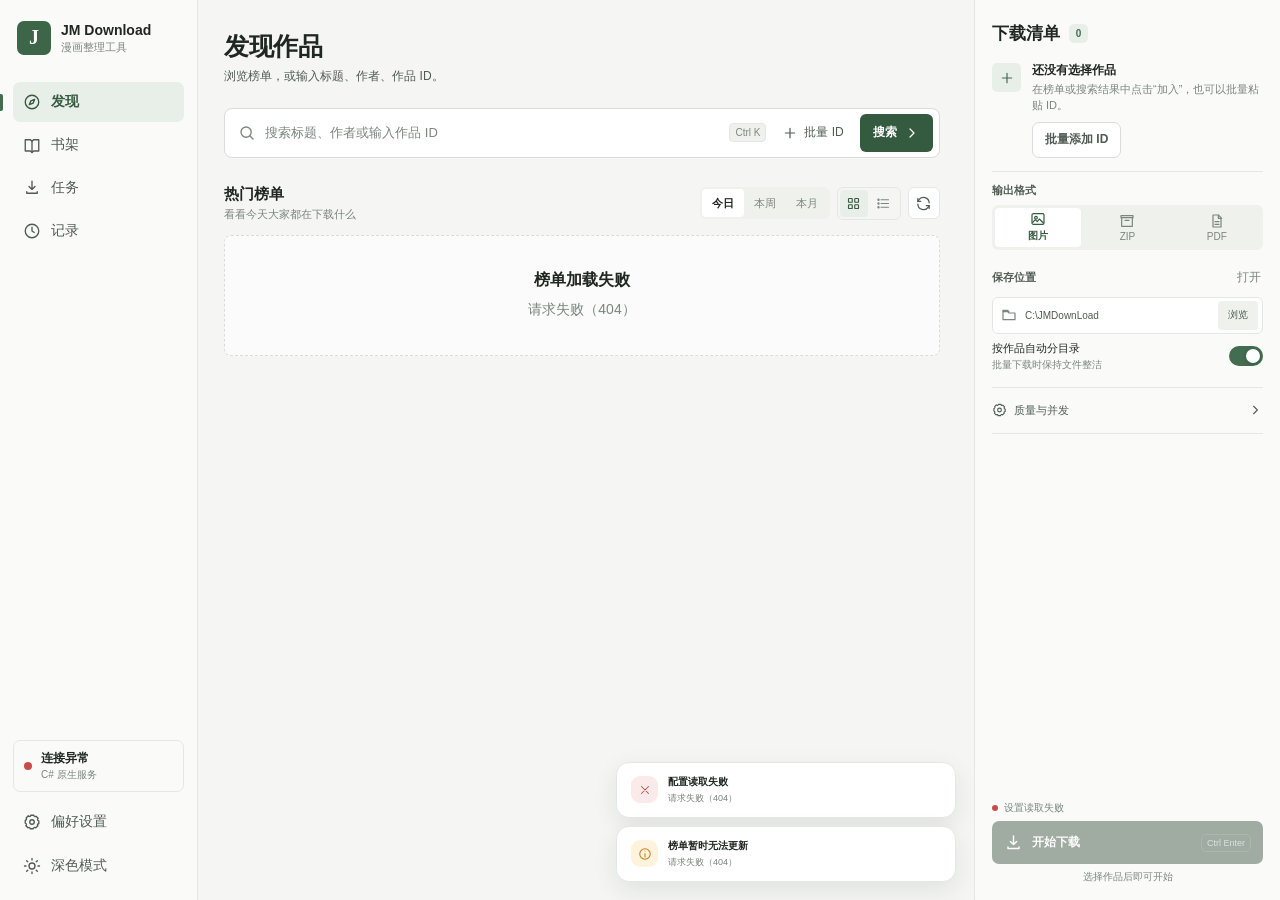
==== commit 903025c4: "feat: 新增阅读器、并发图片仓库与完整工程脚手架 - NativeBackend: 新增 ImageRepository（并发限流图片仓库）、JmContentCache、   ReaderSer" ====
--- a/frontend/index.html
+++ b/frontend/index.html
@@ -6,6 +6,7 @@
   <meta name="color-scheme" content="light dark" />
   <title>JM Download</title>
   <link rel="stylesheet" href="styles.css" />
+  <link rel="stylesheet" href="reader.css" />
 </head>
 <body>
   <svg class="svg-sprite" aria-hidden="true">
@@ -34,6 +35,15 @@
     <symbol id="i-file" viewBox="0 0 24 24"><path d="M6 3h8l4 4v14H6V3Z"/><path d="M14 3v5h5M9 13h6m-6 4h6"/></symbol>
     <symbol id="i-spark" viewBox="0 0 24 24"><path d="m12 3 1.3 4.1L17 9l-3.7 1.9L12 15l-1.3-4.1L7 9l3.7-1.9L12 3Z"/><path d="m18.5 14 .7 2.3 2.3.7-2.3.7-.7 2.3-.7-2.3-2.3-.7 2.3-.7.7-2.3Z"/></symbol>
     <symbol id="i-list" viewBox="0 0 24 24"><path d="M8 6h12M8 12h12M8 18h12"/><circle cx="4" cy="6" r="1"/><circle cx="4" cy="12" r="1"/><circle cx="4" cy="18" r="1"/></symbol>
+    <symbol id="i-book" viewBox="0 0 24 24"><path d="M3 5h7l2 2 2-2h7v15h-7l-2 2-2-2H3V5Z"/><path d="M12 7v15"/></symbol>
+    <symbol id="i-bookmark" viewBox="0 0 24 24"><path d="M6 3h12v18l-6-4-6 4V3Z"/></symbol>
+    <symbol id="i-fullscreen" viewBox="0 0 24 24"><path d="M4 9V4h5m6 0h5v5m0 6v5h-5m-6 0H4v-5"/></symbol>
+    <symbol id="i-refresh" viewBox="0 0 24 24"><path d="M20 11a8 8 0 0 0-14.7-4L4 9"/><path d="M4 5v4h4"/><path d="M4 13a8 8 0 0 0 14.7 4L20 15"/><path d="M20 19v-4h-4"/></symbol>
+    <symbol id="i-arrow-left" viewBox="0 0 24 24"><path d="M19 12H5"/><path d="m11 6-6 6 6 6"/></symbol>
+    <symbol id="i-chevron-left" viewBox="0 0 24 24"><path d="m15 6-6 6 6 6"/></symbol>
+    <symbol id="i-chevron-right" viewBox="0 0 24 24"><path d="m9 6 6 6-6 6"/></symbol>
+    <symbol id="i-focus" viewBox="0 0 24 24"><path d="M4 9V5a1 1 0 0 1 1-1h4M15 4h4a1 1 0 0 1 1 1v4M20 15v4a1 1 0 0 1-1 1h-4M9 20H5a1 1 0 0 1-1-1v-4"/><circle cx="12" cy="12" r="2.5"/></symbol>
+    <symbol id="i-star" viewBox="0 0 24 24"><path d="m12 3 2.8 5.6 6.2.9-4.5 4.4 1.1 6.2-5.6-3-5.6 3 1.1-6.2L3 9.5l6.2-.9L12 3Z"/></symbol>
     <symbol id="i-grid" viewBox="0 0 24 24"><rect x="4" y="4" width="6" height="6" rx="1"/><rect x="14" y="4" width="6" height="6" rx="1"/><rect x="4" y="14" width="6" height="6" rx="1"/><rect x="14" y="14" width="6" height="6" rx="1"/></symbol>
   </svg>
 
@@ -48,13 +58,14 @@
       </div>
 
       <nav class="main-nav">
-        <button class="nav-item is-active" data-view="discover" aria-current="page">
+        <button class="nav-item is-active" data-view="discover" aria-current="page" aria-label="发现" title="发现">
           <svg><use href="#i-compass"/></svg><span>发现</span>
         </button>
-        <button class="nav-item" data-view="queue">
+        <button class="nav-item" data-view="shelf" aria-label="书架" title="书架"><svg><use href="#i-book"/></svg><span>书架</span></button>
+        <button class="nav-item" data-view="queue" aria-label="任务" title="任务">
           <span class="nav-icon-wrap"><svg><use href="#i-download"/></svg><i id="queueBadge" hidden></i></span><span>任务</span>
         </button>
-        <button class="nav-item" data-view="history">
+        <button class="nav-item" data-view="history" aria-label="记录" title="记录">
           <svg><use href="#i-clock"/></svg><span>记录</span>
         </button>
       </nav>
@@ -64,10 +75,10 @@
           <span class="connection-dot"></span>
           <div><strong id="connectionText">正在连接</strong><small>C# 原生服务</small></div>
         </div>
-        <button class="nav-item" id="settingsButton">
+        <button class="nav-item" id="settingsButton" aria-label="偏好设置" title="偏好设置">
           <svg><use href="#i-settings"/></svg><span>偏好设置</span>
         </button>
-        <button class="nav-item" id="themeToggle" aria-label="切换主题">
+        <button class="nav-item" id="themeToggle" aria-label="切换主题" title="切换主题">
           <svg class="theme-icon-light"><use href="#i-sun"/></svg>
           <svg class="theme-icon-dark"><use href="#i-moon"/></svg>
           <span id="themeLabel">深色模式</span>
@@ -79,11 +90,10 @@
       <section class="view is-active" id="view-discover">
         <header class="page-header discover-header">
           <div>
-            <div class="eyebrow"><svg><use href="#i-spark"/></svg> 精简流程 · 安静下载</div>
-            <h1>找到想看的，<span>剩下交给队列。</span></h1>
-            <p>搜索作品、浏览榜单，或直接粘贴多个 ID。设置会自动记住。</p>
-          </div>
-          <button class="icon-button planner-toggle" id="plannerToggleTop" title="打开下载清单">
+            <h1>发现作品</h1>
+            <p>浏览榜单，或输入标题、作者、作品 ID。</p>
+          </div>
+          <button class="icon-button planner-toggle" id="plannerToggleTop" title="打开下载清单" aria-label="打开下载清单">
             <svg><use href="#i-list"/></svg><span id="plannerToggleCount">0</span>
           </button>
         </header>
@@ -133,7 +143,11 @@
               <button data-rank="week">本周</button>
               <button data-rank="month">本月</button>
             </div>
-            <button class="icon-button" id="refreshButton" title="刷新"><span class="refresh-glyph">↻</span></button>
+            <div class="layout-toggle" id="layoutPicker" role="group" aria-label="结果布局">
+              <button class="is-active" type="button" data-layout="grid" aria-label="网格视图" aria-pressed="true" title="网格视图"><svg><use href="#i-grid"/></svg></button>
+              <button type="button" data-layout="list" aria-label="列表视图" aria-pressed="false" title="列表视图"><svg><use href="#i-list"/></svg></button>
+            </div>
+            <button class="icon-button" id="refreshButton" title="刷新" aria-label="刷新"><svg><use href="#i-refresh"/></svg></button>
           </div>
         </div>
 
@@ -144,12 +158,17 @@
         </div>
       </section>
 
+      <section class="view" id="view-shelf">
+        <header class="page-header compact-header"><div><h1>书架</h1><p>续读、书签和已完成的本地作品。</p></div><button class="icon-button" id="shelfRefresh" title="刷新书架" aria-label="刷新书架"><svg><use href="#i-refresh"/></svg></button></header>
+        <div class="shelf-toolbar" id="shelfFilters" role="group" aria-label="书架分类"><button class="is-active" data-shelf-filter="recent">最近阅读</button><button data-shelf-filter="favorite">收藏</button><button data-shelf-filter="bookmarks">书签</button><button data-shelf-filter="local">本地作品</button><span id="shelfCount"></span></div>
+        <div id="shelfList" class="shelf-list" aria-live="polite"></div>
+      </section>
+
       <section class="view" id="view-queue">
         <header class="page-header compact-header">
           <div>
-            <div class="eyebrow"><span class="live-dot"></span> 实时任务中心</div>
             <h1>下载任务</h1>
-            <p>队列、进度和错误都集中在这里，不再被日志淹没。</p>
+            <p>查看下载进度、调整队列和处理异常。</p>
           </div>
           <div class="header-actions">
             <button class="secondary-button" id="openRootButton"><svg><use href="#i-folder"/></svg>打开目录</button>
@@ -179,9 +198,8 @@
       <section class="view" id="view-history">
         <header class="page-header compact-header">
           <div>
-            <div class="eyebrow"><svg><use href="#i-clock"/></svg> 本机记录</div>
             <h1>下载记录</h1>
-            <p>快速找回最近处理过的作品和保存目录。</p>
+            <p>本机下载记录与保存位置。</p>
           </div>
           <button class="secondary-button" id="clearHistoryButton"><svg><use href="#i-trash"/></svg>清空记录</button>
         </header>
@@ -196,8 +214,8 @@
 
     <aside class="planner" id="planner" aria-label="下载清单">
       <div class="planner-head">
-        <div><span class="section-kicker">DOWNLOAD PLAN</span><h2>下载清单 <em id="selectedCount">0</em></h2></div>
-        <div class="planner-head-actions"><button class="text-button" id="clearSelectedButton">清空</button><button class="icon-button planner-close" id="plannerClose"><svg><use href="#i-x"/></svg></button></div>
+        <div><h2>下载清单 <em id="selectedCount">0</em></h2></div>
+        <div class="planner-head-actions"><button class="text-button" id="clearSelectedButton">清空</button><button class="icon-button planner-close" id="plannerClose" aria-label="关闭下载清单" title="关闭下载清单"><svg><use href="#i-x"/></svg></button></div>
       </div>
 
       <div class="selection-empty" id="selectionEmpty">
@@ -227,8 +245,8 @@
         <details class="advanced-settings" id="advancedSettings">
           <summary><span><svg><use href="#i-settings"/></svg>质量与并发</span><svg class="summary-chevron"><use href="#i-chevron"/></svg></summary>
           <div class="advanced-body">
-            <label class="select-row"><span>图片格式</span><select id="imageFormatInput"><option value=".png">PNG</option><option value=".jpg">JPG</option><option value=".webp">WebP</option><option value="原始格式">保留原始格式</option></select></label>
-            <label class="select-row pdf-only" id="pdfModeRow"><span>PDF 章节</span><select id="pdfModeInput"><option value="merged">合并为一本</option><option value="separate">章节分开</option></select></label>
+            <label class="select-row"><span>图片格式</span><select id="imageFormatInput"><option value=".png">PNG</option><option value=".jpg">JPG</option><option value="原始格式">保留原始格式</option></select></label>
+            <label class="select-row pdf-only" id="pdfModeRow"><span>PDF 章节</span><select id="pdfModeInput"><option value="merged">合并为一本</option><option value="chapters">章节分开</option></select></label>
             <label class="range-row"><span><b>图片并发</b><output id="imageThreadsValue">5</output></span><input id="imageThreadsInput" type="range" min="1" max="20" value="5"></label>
             <label class="range-row"><span><b>作品并发</b><output id="albumThreadsValue">1</output></span><input id="albumThreadsInput" type="range" min="1" max="8" value="1"></label>
           </div>
@@ -245,6 +263,44 @@
       </div>
     </aside>
   </div>
+
+  <section id="readerWorkspace" class="reader-workspace" aria-label="漫画阅读器" hidden>
+    <header class="reader-toolbar">
+      <button id="readerBack" class="reader-icon" title="返回工作区" aria-label="返回工作区"><svg><use href="#i-arrow-left"/></svg></button>
+      <div class="reader-title"><strong id="readerBookTitle">正在打开…</strong><span id="readerChapterTitle"></span></div>
+      <div class="reader-tools">
+        <button id="readerDirectoryButton" class="reader-icon" title="章节与书签 (C)" aria-label="章节与书签"><svg><use href="#i-list"/></svg></button>
+        <select id="readerMode" aria-label="阅读方式" title="阅读方式"><option value="vertical">竖向</option><option value="single">单页</option><option value="spread">双页</option></select>
+        <select id="readerFit" aria-label="页面适应方式" title="页面适应方式"><option value="comfortable">舒适宽度</option><option value="width">适应宽度</option><option value="height">适应高度</option><option value="original">原始大小</option></select>
+        <button id="readerBookmarkButton" class="reader-icon" title="添加书签 (B)" aria-label="添加书签"><svg><use href="#i-bookmark"/></svg></button>
+        <button id="readerThemeButton" class="reader-icon" title="切换明暗" aria-label="切换明暗"><svg><use href="#i-moon"/></svg></button>
+        <button id="readerOptionsButton" class="reader-icon" title="阅读设置" aria-label="阅读设置"><svg><use href="#i-settings"/></svg></button>
+        <button id="readerFocusButton" class="reader-icon" title="专注模式 (Tab)" aria-label="专注模式"><svg><use href="#i-focus"/></svg></button>
+        <button id="readerFullscreenButton" class="reader-icon" title="全屏 (F11)" aria-label="全屏"><svg><use href="#i-fullscreen"/></svg></button>
+      </div>
+    </header>
+    <div class="reader-body">
+      <aside id="readerDirectory" class="reader-directory" hidden><div class="reader-directory-head"><strong>章节与书签</strong><button id="readerDirectoryClose" class="reader-icon" aria-label="关闭目录"><svg><use href="#i-x"/></svg></button></div><div id="readerChapters"></div><h3>阅读书签</h3><div id="readerBookmarks"></div></aside>
+      <div id="readerViewport" class="reader-viewport" tabindex="0" aria-label="阅读正文"><div id="readerCanvas" class="reader-canvas"></div></div>
+    </div>
+    <footer class="reader-footer">
+      <button id="readerPrevChapter" title="上一章">上一章</button><button id="readerPrevPage" class="reader-icon" aria-label="上一页" title="上一页"><svg><use href="#i-chevron-left"/></svg></button>
+      <label class="reader-page-input"><input id="readerPageInput" type="number" min="1" value="1" aria-label="跳转到页码"><span id="readerPageTotal">/ —</span></label>
+      <input id="readerProgress" type="range" min="0" max="0" value="0" aria-label="阅读进度">
+      <button id="readerNextPage" class="reader-icon" aria-label="下一页" title="下一页"><svg><use href="#i-chevron-right"/></svg></button><button id="readerNextChapter" title="下一章">下一章</button>
+      <span id="readerSaveStatus" class="reader-save-status">准备就绪</span><button id="readerDownload" title="加入下载清单"><svg><use href="#i-download"/></svg><span>下载</span></button>
+    </footer>
+    <button id="readerReveal" class="reader-reveal" title="退出专注模式" hidden>显示工具栏</button>
+    <div id="readerOptions" class="reader-options" hidden>
+      <div class="reader-options-head"><strong>阅读设置</strong><button id="readerOptionsClose" class="reader-icon" aria-label="关闭阅读设置"><svg><use href="#i-x"/></svg></button></div>
+      <label>阅读方向<select id="readerDirection"><option value="ltr">从左向右</option><option value="rtl">从右向左</option></select></label>
+      <label>预读后续页<select id="readerPrefetch"><option value="0">不预读</option><option value="1">1 页</option><option value="3">3 页（默认）</option><option value="5">5 页</option></select></label>
+      <label>缓存上限<select id="readerCacheBudget"><option value="128">128 MB</option><option value="256">256 MB</option><option value="512">512 MB</option><option value="1024">1 GB</option><option value="2048">2 GB</option></select></label>
+      <label>页面缩放<input id="readerZoom" type="range" min="50" max="200" step="10" value="100"><output id="readerZoomValue">100%</output></label>
+      <div class="reader-cache-row"><span id="readerCacheStats">正在读取缓存…</span><button id="readerClearCache">清理缓存</button></div>
+      <p>← → 翻页 · ↑ ↓ 滚动 · C 目录 · B 书签<br>Tab 专注 · F11 全屏 · Esc 返回/退出全屏</p>
+    </div>
+  </section>
 
   <button class="floating-plan-button" id="floatingPlanButton"><svg><use href="#i-download"/></svg><span>下载清单</span><em id="floatingPlanCount">0</em></button>
 
@@ -276,6 +332,7 @@
   </section>
 
   <div class="toast-region" id="toastRegion" aria-live="polite"></div>
+  <script src="reader.js" defer></script>
   <script src="app.js" defer></script>
 </body>
 </html>
--- a/frontend/styles.css
+++ b/frontend/styles.css
@@ -66,6 +66,22 @@
   --shadow-lg: 0 28px 90px rgba(0,0,0,.42);
 }
 
+/* Native controls follow the active app palette instead of the WebView/OS default. */
+:root { accent-color: var(--accent); }
+select, select option, select optgroup {
+  color: var(--text);
+  background-color: var(--surface-solid);
+}
+select {
+  color-scheme: inherit;
+  border-color: var(--line-strong);
+}
+:root[data-theme="dark"] select, :root[data-theme="dark"] select option, :root[data-theme="dark"] select optgroup {
+  color-scheme: dark;
+  color: var(--text);
+  background-color: var(--surface-solid);
+}
+select:disabled { color: var(--text-3); }
 * { box-sizing: border-box; }
 html, body { margin: 0; min-width: 320px; min-height: 100%; }
 body {
@@ -191,8 +207,7 @@
 .ranking-tabs button { height: 31px; padding: 0 13px; border-radius: 8px; background: transparent; color: var(--text-3); font-size: 12px; }
 .ranking-tabs button:hover { color: var(--text); }
 .ranking-tabs button.is-active { background: var(--surface-solid); color: var(--text); font-weight: 650; box-shadow: 0 2px 7px rgba(30,45,36,.08); }
-.refresh-glyph { font-size: 21px; line-height: 1; transform-origin: center; }
-.is-spinning .refresh-glyph { animation: spin .8s linear infinite; }
+.icon-button.is-spinning svg { animation: spin .8s linear infinite; transform-origin: center; }
 @keyframes spin { to { transform: rotate(360deg); } }
 .album-grid { display: grid; grid-template-columns: repeat(auto-fill, minmax(168px, 1fr)); gap: clamp(14px, 1.5vw, 22px); }
 .album-card { min-width: 0; position: relative; animation: cardIn .46s var(--ease) backwards; }
@@ -422,7 +437,7 @@
 .toast strong { display: block; font-size: 10px; }
 .toast p { margin: 3px 0 0; color: var(--text-3); font-size: 9px; line-height: 1.45; }
 .floating-plan-button { display: none; }
-@media (max-width: 1370px) {
+@media (max-width: 1000px) {
   :root { --sidebar-w: 82px; }
   .sidebar { padding-left: 12px; padding-right: 12px; align-items: center; }
   .brand { padding: 0; justify-content: center; }
@@ -497,3 +512,325 @@
 @media (prefers-reduced-motion: reduce) {
   *, *::before, *::after { animation-duration: .001ms !important; animation-iteration-count: 1 !important; transition-duration: .001ms !important; scroll-behavior: auto !important; }
 }
+
+
+/* Compact native-tool UI: clear hierarchy, direct controls, no oversized promo cards. */
+:root {
+  --bg: #f5f6f4;
+  --bg-soft: #fafbf9;
+  --surface: #ffffff;
+  --surface-solid: #ffffff;
+  --surface-raised: #ffffff;
+  --surface-muted: #eff1ed;
+  --sidebar: #fafbf9;
+  --text: #202721;
+  --text-2: #505c53;
+  --text-3: #7b867e;
+  --line: #e4e8e2;
+  --line-strong: #d8ded7;
+  --accent: #426d50;
+  --accent-2: #345a40;
+  --accent-soft: #e8efe8;
+  --accent-softer: #f2f5f0;
+  --gold: #806b46;
+  --gold-soft: #f2eee5;
+  --shadow-sm: 0 1px 3px rgba(29, 40, 31, .055);
+  --shadow-md: 0 8px 24px rgba(24, 35, 29, .09);
+  --shadow-lg: 0 16px 42px rgba(15, 25, 19, .18);
+  --radius-sm: 6px;
+  --radius: 9px;
+  --radius-lg: 12px;
+  --sidebar-w: 198px;
+  --planner-w: 306px;
+}
+:root[data-theme="dark"] {
+  --surface: #1b241e;
+  --sidebar: #171e19;
+  --line: rgba(224, 240, 228, .10);
+  --line-strong: rgba(224, 240, 228, .17);
+}
+.ambient { display: none; }
+.app-shell { grid-template-columns: var(--sidebar-w) minmax(0, 1fr) var(--planner-w); }
+.sidebar { gap: 25px; padding: 19px 13px 14px; background: var(--sidebar); backdrop-filter: none; }
+.brand { min-height: 38px; gap: 10px; padding-inline: 4px; }
+.brand-mark { width: 34px; height: 34px; border-radius: 7px; background: #3d6649; box-shadow: none; }
+.brand-mark::after { display: none; }
+.brand-mark span { font-size: 20px; }
+.brand-copy strong { font-size: 14px; letter-spacing: 0; }
+.brand-copy small { font-size: 11px; }
+.main-nav { gap: 3px; }
+.nav-item { min-height: 40px; padding-inline: 10px; gap: 10px; border-radius: 7px; }
+.nav-item.is-active { background: var(--accent-soft); }
+.nav-item.is-active::before { left: -13px; height: 17px; border-radius: 0 2px 2px 0; }
+.nav-item svg { width: 18px; height: 18px; }
+.connection-card { gap: 9px; padding: 9px 10px; margin-bottom: 6px; border-radius: 7px; background: transparent; }
+.connection-dot, .connection-card.is-online .connection-dot, .connection-card.is-offline .connection-dot { box-shadow: none; }
+.view { padding: 30px clamp(19px, 2.05vw, 30px) 52px; }
+.discover-header { align-items: center; margin-bottom: 22px; }
+.page-header h1 { margin: 0 0 5px; font-size: 25px; line-height: 1.28; letter-spacing: -.45px; font-weight: 650; }
+.page-header h1 span { color: inherit; }
+.page-header p { font-size: 12px; line-height: 1.55; }
+.compact-header { margin-bottom: 23px; }
+.compact-header h1 { margin: 0 0 5px; font-size: 25px; }
+.eyebrow { color: var(--text-2); font-size: 11px; font-weight: 600; letter-spacing: 0; }
+.search-box { height: 50px; gap: 7px; padding: 5px 6px 5px 13px; border-color: var(--line-strong); border-radius: 8px; box-shadow: none; }
+.search-box:focus-within { border-color: var(--accent); box-shadow: 0 0 0 2px color-mix(in srgb, var(--accent) 12%, transparent); transform: none; }
+.search-leading { width: 18px; }
+.search-box input { font-size: 13px; }
+kbd { border-radius: 4px; padding: 3px 5px; font-size: 10px; box-shadow: none; }
+.search-batch { height: 34px; padding-inline: 9px; border-radius: 6px; font-size: 12px; }
+.primary-button, .secondary-button, .danger-button { min-height: 36px; padding-inline: 12px; border-radius: 7px; gap: 7px; font-size: 12px; }
+.primary-button, .secondary-button { box-shadow: none; }
+.search-submit { height: 38px; padding-inline: 13px; border-radius: 6px; }
+.search-controls { min-height: 43px; margin-top: 12px; padding: 5px 7px; gap: 8px; border-color: var(--line); border-radius: 7px; box-shadow: none; }
+.search-controls:not([hidden]) + .content-head { margin-top: 21px; }
+.search-sort-tabs { border-radius: 6px; }
+.search-sort-tabs button { min-height: 28px; padding-inline: 9px; border-radius: 4px; }
+.search-sort-tabs button.is-active { box-shadow: none; }
+.search-time-filter select { height: 29px; min-height: 29px; border-radius: 5px; }
+.search-filter-reset { border-radius: 5px; }
+.content-head { align-items: center; margin: 27px 0 13px; gap: 12px; }
+.content-head h2, .panel-heading h2 { font-size: 15px; letter-spacing: -.15px; font-weight: 650; }
+.content-head p, .panel-heading p { margin-top: 3px; font-size: 11px; }
+.toolbar-actions { gap: 7px; }
+.ranking-tabs { padding: 2px; border-radius: 6px; }
+.ranking-tabs button { height: 28px; padding-inline: 10px; border-radius: 4px; font-size: 11px; }
+.ranking-tabs button.is-active { box-shadow: none; }
+.layout-toggle { display: flex; align-items: center; gap: 2px; padding: 2px; border: 1px solid var(--line); border-radius: 6px; }
+.layout-toggle button { width: 28px; height: 27px; padding: 0; display: grid; place-items: center; border-radius: 4px; color: var(--text-3); background: transparent; }
+.layout-toggle button:hover { color: var(--text); background: var(--surface-muted); }
+.layout-toggle button.is-active { color: var(--accent-2); background: var(--accent-soft); }
+.layout-toggle svg { width: 15px; height: 15px; }
+.icon-button { width: 32px; height: 32px; border-radius: 6px; }
+.album-grid { grid-template-columns: repeat(auto-fill, minmax(148px, 1fr)); gap: 17px 15px; }
+.album-card { animation-duration: .22s; }
+.cover-wrap { aspect-ratio: 3 / 4; border-radius: 6px; background: var(--surface-muted); box-shadow: none; }
+.cover-wrap::after { opacity: .35; }
+.album-card:hover .cover-wrap::after { opacity: .48; }
+.album-card:hover .album-cover { transform: none; }
+.cover-placeholder { color: var(--accent); background: var(--surface-muted); }
+.cover-placeholder::before, .cover-placeholder::after { display: none; }
+.rank-badge, .rank-badge.top { top: 7px; left: 7px; min-width: 25px; height: 23px; border-radius: 4px; background: rgba(31, 39, 33, .72); font-size: 10px; backdrop-filter: none; }
+.card-select { top: 7px; right: 7px; width: 28px; height: 28px; border-radius: 5px; opacity: .96; box-shadow: none; }
+.album-card:hover .card-select, .card-select:focus-visible, .card-select.is-selected { box-shadow: none; }
+.cover-id { bottom: 7px; left: 8px; font-size: 10px; }
+.card-body { padding: 8px 1px 0; }
+.card-title { min-height: 36px; font-size: 12px; line-height: 1.5; font-weight: 570; }
+.card-meta { margin-top: 5px; gap: 5px; font-size: 10px; }
+.card-add { font-size: 10px; white-space: nowrap; }
+.album-grid.is-list { grid-template-columns: minmax(0, 1fr); gap: 0; border-top: 1px solid var(--line); }
+.album-grid.is-list .album-card { display: grid; grid-template-columns: 94px minmax(0, 1fr); align-items: center; gap: 13px; padding: 9px 2px; border-bottom: 1px solid var(--line); animation: none; }
+.album-grid.is-list .cover-wrap { aspect-ratio: 3 / 2; border-radius: 4px; }
+.album-grid.is-list .rank-badge { top: 5px; left: 5px; min-width: 21px; height: 20px; font-size: 9px; }
+.album-grid.is-list .card-select { top: 5px; right: 5px; width: 25px; height: 25px; }
+.album-grid.is-list .cover-id { bottom: 5px; left: 6px; font-size: 9px; }
+.album-grid.is-list .card-body { min-height: 63px; padding: 1px 0; display: flex; flex-direction: column; justify-content: center; }
+.album-grid.is-list .card-title { min-height: 0; font-size: 13px; -webkit-line-clamp: 2; }
+.album-grid.is-list .card-meta { margin-top: auto; padding-top: 7px; font-size: 11px; }
+.result-state, .empty-state { padding: 34px 18px; border-radius: 7px; box-shadow: none; }
+.planner { padding: 21px 17px 16px; border-left-color: var(--line); background: var(--sidebar); backdrop-filter: none; }
+.planner-head h2 { margin: 1px 0 0; font-size: 17px; letter-spacing: -.15px; }
+.planner-head h2 em { min-width: 19px; height: 19px; border-radius: 5px; }
+.planner-head-actions { gap: 8px; }
+.selection-empty { display: grid; grid-template-columns: 31px minmax(0, 1fr); align-items: center; column-gap: 9px; row-gap: 2px; padding: 16px 0 13px; text-align: left; }
+.empty-illustration { grid-column: 1; grid-row: 1 / span 2; align-self: start; width: 29px; height: 29px; margin: 1px 0 0; border-radius: 5px; transform: none; }
+.empty-illustration svg { width: 16px; transform: none; }
+.selection-empty strong { grid-column: 2; font-size: 12px; font-weight: 600; }
+.selection-empty p { grid-column: 2; max-width: none; margin: 1px 0 0; font-size: 11px; line-height: 1.45; }
+.selection-empty .secondary-button { grid-column: 2; justify-self: start; margin-top: 6px; }
+.selected-list { flex: 0 1 auto; min-height: 0; max-height: min(190px, 24vh); overflow: hidden auto; margin: 5px -2px 0; padding: 0 2px; }
+.selected-item { grid-template-columns: 33px minmax(0, 1fr) 25px; gap: 9px; padding: 6px; border-radius: 5px; animation: none; }
+.selected-thumb { width: 33px; height: 40px; border-radius: 4px; }
+.selected-copy strong { font-size: 11px; font-weight: 570; }
+.selected-copy small { font-size: 10px; }
+.remove-selected { width: 25px; height: 25px; border-radius: 5px; }
+.planner-settings { margin-top: 11px; gap: 15px; }
+.setting-block { gap: 7px; }
+.setting-label { font-size: 11px; }
+.setting-label-row { min-height: 18px; }
+.format-picker { gap: 3px; padding: 3px; border-radius: 6px; }
+.format-picker button { height: 39px; gap: 2px; border-radius: 4px; font-size: 10px; }
+.format-picker button svg { width: 16px; height: 16px; }
+.format-picker button.is-active { box-shadow: none; }
+.path-field { height: 37px; gap: 6px; padding-inline: 8px 4px; border-radius: 6px; }
+.path-field input { font-size: 10px; }
+.path-field button { height: 29px; border-radius: 4px; }
+.switch-row strong { font-size: 11px; font-weight: 550; }
+.switch-row small { font-size: 10px; }
+.advanced-settings { border-top: 1px solid var(--line); border-bottom: 1px solid var(--line); }
+.advanced-settings summary { height: 37px; font-size: 11px; font-weight: 570; }
+.advanced-body { gap: 12px; }
+.select-row, .range-row > span { font-size: 11px; }
+select { min-height: 30px; border-radius: 5px; font-size: 11px; }
+.planner-footer { padding-top: 12px; }
+.save-state { font-size: 10px; margin-bottom: 6px; }
+.download-button { height: 43px; border-radius: 7px; padding-inline: 12px; background: var(--accent-2); box-shadow: none; }
+.download-button b { font-size: 12px; font-weight: 600; }
+.download-button em { font-size: 9px; }
+.download-button:hover:not(:disabled) { box-shadow: none; transform: none; }
+#downloadHint { margin-top: 6px; font-size: 10px; }
+.stats-grid { grid-template-columns: repeat(4, minmax(0, 1fr)); gap: 0; margin-bottom: 19px; overflow: hidden; border: 1px solid var(--line); border-radius: 8px; background: var(--surface-solid); box-shadow: none; }
+.stat-card { min-height: 67px; padding: 10px 13px; border: 0; border-right: 1px solid var(--line); border-radius: 0; background: transparent; box-shadow: none; }
+.stat-card:last-child { border-right: 0; }
+.stat-card::after { display: none; }
+.stat-card span, .stat-card small { font-size: 10px; }
+.stat-card strong { margin: 2px 0; font-size: 20px; letter-spacing: -.4px; }
+.queue-layout { gap: 18px; }
+.panel { border: 0; border-top: 1px solid var(--line); border-radius: 0; background: transparent; box-shadow: none; }
+.panel-heading { min-height: 56px; padding: 11px 2px; }
+.status-pill { min-height: 23px; border-radius: 5px; }
+.task-list { min-height: 140px; padding: 3px 0; }
+.task-item { grid-template-columns: 34px minmax(0, 1fr) auto; gap: 10px; padding: 9px 5px; border-radius: 4px; }
+.task-status-icon { width: 31px; height: 31px; border-radius: 5px; }
+.task-title-row strong, .task-main p { font-size: 11px; }
+.task-title-row span, .task-item small { font-size: 10px; }
+.log-panel { top: 14px; }
+.log-list { height: min(460px, calc(100vh - 245px)); min-height: 180px; padding: 5px 3px 11px; }
+.log-entry { gap: 8px; padding: 8px 0; }
+.log-entry p { font-size: 11px; }
+.log-entry time { font-size: 10px; }
+.history-filters { gap: 5px; margin-bottom: 12px; }
+.filter-chip { min-height: 30px; padding-inline: 11px; border-radius: 5px; }
+.filter-chip.is-active { background: var(--accent-soft); }
+.history-list { gap: 0; border-top: 1px solid var(--line); }
+.history-item { grid-template-columns: 32px minmax(0, 1fr) auto; gap: 10px; padding: 11px 4px; border: 0; border-bottom: 1px solid var(--line); border-radius: 0; background: transparent; box-shadow: none; animation: none; }
+.history-icon { width: 30px; height: 30px; border-radius: 5px; }
+.history-icon svg { width: 16px; }
+.history-copy strong { font-size: 12px; }
+.history-copy p, .history-meta time { font-size: 10px; }
+.history-meta button { min-height: 26px; padding-inline: 7px; border-radius: 4px; font-size: 10px; }
+.modal { border-radius: 12px; box-shadow: var(--shadow-md); }
+.modal-backdrop { backdrop-filter: none; }
+@media (max-width: 1000px) {
+  .queue-layout { grid-template-columns: minmax(0, 1.4fr) minmax(220px, .7fr); }
+  .planner { width: min(345px, calc(100vw - 68px)); }
+  .toast-region { right: 16px; }
+}
+@media (max-width: 820px) {
+  .view { padding: 25px 17px 67px; }
+  .discover-header { margin-bottom: 17px; }
+  .content-head { margin-top: 23px; }
+  .album-grid { grid-template-columns: repeat(auto-fill, minmax(150px, 1fr)); gap: 15px 12px; }
+  .compact-header { margin-bottom: 19px; }
+  .queue-layout { grid-template-columns: 1fr; }
+  .log-panel { position: static; }
+  .log-list { height: 270px; }
+}
+@media (max-width: 600px) {
+  .view { padding: 22px 13px 68px; }
+  .page-header h1 { font-size: 22px; letter-spacing: -.3px; }
+  .page-header p { font-size: 11px; }
+  .content-head { flex-direction: row; align-items: center; gap: 8px; }
+  .content-head h2 { font-size: 14px; }
+  .content-head p { font-size: 10px; }
+  .toolbar-actions { gap: 5px; }
+  .ranking-tabs button { padding-inline: 7px; }
+  .icon-button { width: 30px; height: 30px; }
+  .layout-toggle button { width: 26px; height: 26px; }
+  .album-grid { grid-template-columns: repeat(2, minmax(0, 1fr)); gap: 12px 10px; }
+  .album-grid.is-list { grid-template-columns: minmax(0,1fr); }
+  .search-controls { padding: 7px; }
+  .search-control-group { align-items: flex-start; flex-direction: column; gap: 6px; }
+  .search-sort-tabs { width: 100%; }
+  .search-sort-tabs button { flex: 1; padding-inline: 6px; }
+  .search-time-filter { flex: 1; min-width: 0; padding-left: 4px; }
+  .history-item { grid-template-columns: 30px minmax(0,1fr); }
+  .history-meta { grid-column: 2; flex-direction: row; align-items: center; justify-content: space-between; text-align: left; }
+}
+
+/* Responsive shell uses the same compact geometry rather than leaving an empty third column. */
+@media (max-width: 1120px) {
+  .app-shell { grid-template-columns: var(--sidebar-w) minmax(0, 1fr); }
+  .planner { position: fixed; right: 0; top: 0; width: min(330px, calc(100vw - var(--sidebar-w))); }
+  .planner:not(.is-open) { visibility: hidden; pointer-events: none; }
+  .planner.is-open { visibility: visible; pointer-events: auto; z-index: 31; }
+  .floating-plan-button { min-height: 38px; border-radius: 7px; box-shadow: var(--shadow-md); font-size: 11px; }
+  .toast-region { right: 16px; bottom: 66px; }
+}
+@media (max-width: 1000px) {
+  :root { --sidebar-w: 72px; }
+  .sidebar { padding: 20px 11px 13px; gap: 22px; }
+  .brand { padding: 0; }
+  .nav-item { justify-content: center; padding: 0; }
+  .nav-item.is-active::before { left: -11px; }
+  .connection-card { padding: 12px 0; }
+}
+@media (max-width: 600px) {
+  :root { --sidebar-w: 56px; }
+  .sidebar { padding: 17px 7px 12px; gap: 20px; }
+  .nav-item { min-height: 36px; }
+  .nav-item.is-active::before { left: -7px; }
+  .brand-mark { width: 31px; height: 31px; }
+  .search-box { grid-template-columns: auto minmax(45px, 1fr) auto; }
+  .search-box kbd, .search-batch { display: none; }
+  .search-submit { width: 32px; padding: 0; }
+  .content-head { align-items: flex-start; flex-direction: column; }
+  .toolbar-actions { width: auto; }
+  .stats-grid { grid-template-columns: repeat(2, minmax(0, 1fr)); }
+  .stat-card:nth-child(2) { border-right: 0; }
+  .stat-card:nth-child(-n+2) { border-bottom: 1px solid var(--line); }
+}
+
+/* Metadata is still arriving: show completed-page count, not a misleading 100% or a retreating percentage. */
+.task-item.is-running[data-total-known="0"] .progress-track i { width: 25% !important; animation: resolving-pages 1.6s linear infinite; }
+@keyframes resolving-pages { from { transform: translateX(-110%); } to { transform: translateX(410%); } }
+@media (prefers-reduced-motion: reduce) { .task-item.is-running[data-total-known="0"] .progress-track i { animation: none; } }
+
+/* Detail disclosure: the book information is stable; only the chapter area expands. */
+.detail-modal {
+  --detail-top: clamp(16px, calc(50vh - 220px), 240px);
+  top: var(--detail-top);
+  transform: translateX(-50%);
+  width: min(690px, calc(100vw - 32px));
+  max-height: calc(100vh - var(--detail-top) - 16px);
+  overflow: hidden;
+  animation: detailDialogIn 160ms ease-out;
+}
+@keyframes detailDialogIn { from { opacity: 0; transform: translate(-50%, 6px); } to { opacity: 1; transform: translate(-50%, 0); } }
+#detailContent {
+  max-height: calc(100vh - var(--detail-top) - 18px);
+  overflow: auto;
+  scrollbar-gutter: stable;
+}
+.detail-hero {
+  grid-template-columns: 155px minmax(0, 1fr);
+  align-items: start;
+  gap: 22px;
+  min-height: 0;
+  padding: 24px;
+}
+.detail-cover-wrap {
+  min-height: 0;
+  max-height: none;
+  width: 100%;
+  height: auto;
+  aspect-ratio: 3 / 4;
+  align-self: start;
+  border-radius: 4px;
+}
+.detail-cover {
+  position: absolute !important;
+  inset: 0;
+  min-height: 0;
+  max-height: none;
+  width: 100%;
+  height: 100%;
+  object-fit: cover;
+}
+.detail-info { padding: 0; min-height: 0; }
+.detail-info h2 { font-size: 20px; margin: 7px 0 8px; line-height: 1.4; letter-spacing: -.2px; }
+.detail-tags { margin-top: 13px; gap: 5px; }
+.detail-tags span { padding: 4px 7px; border-radius: 4px; font-size: 10px; }
+.detail-stats { margin-top: 0; padding-top: 15px; gap: 24px; }
+.detail-actions { margin-top: 17px; flex-wrap: wrap; }
+.detail-actions button { min-height: 34px; font-size: 12px; padding: 7px 11px; }
+.detail-loading { min-height: 296px; display: flex; flex-direction: column; align-items: center; justify-content: center; padding: 40px 24px; }
+.detail-modal .modal-close { z-index: 2; }
+.icon-button svg { width: 17px; height: 17px; }
+@media (max-width: 520px) {
+  .detail-modal { --detail-top: 16px; }
+  .detail-hero { grid-template-columns: 86px minmax(0, 1fr); gap: 14px; padding: 20px 16px; }
+  .detail-info h2 { font-size: 17px; padding-right: 18px; }
+  .detail-actions { gap: 6px; }
+  .detail-actions button { padding: 6px 9px; font-size: 11px; }
+}
--- a/frontend/reader.css
+++ b/frontend/reader.css
@@ -0,0 +1,75 @@
+/* Reader is a workspace, not another panel inside the downloader's three columns. */
+body.reader-open .app-shell, body.reader-open .floating-plan-button { display: none !important; }
+.reader-workspace { position: fixed; inset: 0; display: grid; grid-template-rows: 49px minmax(0,1fr) 39px; background: #e6e7e5; color: var(--text); }
+.reader-workspace[hidden] { display: none; }
+:root[data-theme="dark"] .reader-workspace { background: #101210; }
+.reader-toolbar, .reader-footer { display: flex; align-items: center; gap: 5px; padding: 0 12px; min-width: 0; background: var(--surface-solid); border-bottom: 1px solid var(--line); z-index: 4; }
+.reader-footer { border-bottom: 0; border-top: 1px solid var(--line); padding: 0 14px; gap: 8px; }
+.reader-toolbar button, .reader-footer button, .reader-options button, .reader-directory button { border: 0; background: transparent; border-radius: 4px; cursor: pointer; }
+.reader-toolbar button:hover, .reader-footer button:hover, .reader-options button:hover { background: var(--surface-muted); }
+.reader-icon { width: 31px; height: 31px; display: inline-flex; align-items: center; justify-content: center; flex: 0 0 auto; font-size: 19px; }
+.reader-icon svg, #readerDownload svg { width: 17px; height: 17px; fill: none; stroke: currentColor; stroke-width: 1.6; }
+.reader-title { display: flex; flex-direction: column; min-width: 45px; flex: 1; gap: 1px; }
+.reader-title strong, .reader-title span { overflow: hidden; text-overflow: ellipsis; white-space: nowrap; }
+.reader-title strong { font-size: 13px; font-weight: 600; }.reader-title span { font-size: 11px; color: var(--text-3); }
+.reader-tools { display: flex; align-items: center; gap: 3px; min-width: 0; }
+.reader-tools select { font-size: 12px; border: 1px solid var(--line); padding: 5px 2px; background: transparent; color: var(--text); border-radius: 4px; max-width: 98px; }
+.reader-tools option, .reader-options option { background: var(--surface-solid); color: var(--text); }
+.reader-icon.is-active { color: var(--accent); background: var(--accent-soft); }
+.reader-body { display: flex; min-height: 0; min-width: 0; position: relative; }
+.reader-viewport { flex: 1; min-width: 0; overflow: auto; overscroll-behavior: contain; scroll-behavior: auto; outline: 0; }
+.reader-canvas { --page-width: 820px; --reader-zoom: 1; width: 100%; min-height: 100%; display: flex; flex-direction: column; align-items: center; padding: 20px 0 28px; gap: 8px; }
+.reader-page { width: min(calc(100% - 40px), calc(var(--page-width) * var(--reader-zoom))); aspect-ratio: 7 / 10; flex-shrink: 0; position: relative; background: #dcdedb; contain: layout style; }
+:root[data-theme="dark"] .reader-page { background: #181c18; }
+.reader-page img { display: block; width: 100%; height: 100%; object-fit: contain; filter: none !important; border-radius: 0; box-shadow: none; }
+.reader-placeholder { position: absolute; inset: 0; display: flex; align-items: center; justify-content: center; gap: 10px; color: var(--text-3); font-size: 12px; }
+.reader-page .reader-retry { padding: 6px 10px; border: 1px solid var(--line-strong); border-radius: 4px; color: var(--text); background: var(--surface-solid); cursor: pointer; }
+.reader-page[data-status="error"] .reader-placeholder { flex-direction: column; padding: 16px; text-align: center; }
+.reader-canvas[data-mode="single"], .reader-canvas[data-mode="spread"] { justify-content: flex-start; min-height: 100%; }
+.reader-canvas[data-mode="spread"] { flex-direction: row; align-items: flex-start; justify-content: center; gap: 4px; padding: 20px; }
+.reader-canvas[data-mode="spread"] .reader-page { width: min(calc(50% - 4px), calc(var(--page-width) * var(--reader-zoom) / 2)); }
+.reader-canvas[data-direction="rtl"][data-mode="spread"] { flex-direction: row-reverse; }
+.reader-canvas[data-fit="width"] { --page-width: 100vw; }
+.reader-canvas[data-fit="height"] { --page-width: calc((100vh - 128px) * .7); }
+.reader-canvas[data-fit="original"] .reader-page { width: calc(var(--natural-width, 820px) * var(--reader-zoom)); max-width: none; }
+.reader-canvas[data-fit="original"] { align-items: flex-start; width: max-content; min-width: 100%; padding: 20px; }
+.reader-canvas[data-fit="original"][data-mode="spread"] .reader-page { width: calc(var(--natural-width, 820px) * var(--reader-zoom)); }
+.reader-directory { width: 216px; flex: 0 0 216px; background: var(--surface-solid); border-right: 1px solid var(--line); padding: 9px; overflow: auto; z-index: 3; }
+.reader-directory[hidden] { display: none; }.reader-directory-head, .reader-options-head { display: flex; align-items: center; justify-content: space-between; font-size: 13px; margin-bottom: 9px; }
+.reader-directory h3 { margin: 22px 8px 8px; font-size: 12px; color: var(--text-3); font-weight: 500; }
+.reader-directory #readerChapters button, .reader-directory #readerBookmarks button { width: 100%; display: block; text-align: left; padding: 9px 8px; border-radius: 3px; font-size: 12px; line-height: 1.5; color: var(--text-2); }
+.reader-directory button:hover { background: var(--surface-muted); }.reader-directory button.is-current { background: var(--accent-soft); color: var(--accent); }.reader-directory .muted { padding: 8px; color: var(--text-3); font-size: 12px; }
+.reader-footer button { white-space: nowrap; font-size: 12px; padding: 5px; }.reader-footer button:disabled { opacity: .35; cursor: default; }
+.reader-page-input { display: flex; gap: 2px; align-items: center; white-space: nowrap; font-size: 12px; color: var(--text-2); }
+#readerPageInput { width: 37px; border: 0; border-bottom: 1px solid var(--line-strong); background: transparent; color: var(--text); text-align: center; padding: 1px; appearance: textfield; -moz-appearance: textfield; }
+#readerPageInput::-webkit-inner-spin-button { appearance: none; }#readerProgress { flex: 1; min-width: 35px; height: 18px; accent-color: var(--accent); }
+#readerDownload { display: inline-flex; gap: 4px; align-items: center; }.reader-save-status { color: var(--text-3); font-size: 11px; white-space: nowrap; }
+.reader-message { margin: auto; padding: 28px; font-size: 13px; text-align: center; color: var(--text-2); }.reader-message button { display: block; margin: 16px auto; background: var(--surface-solid); border: 1px solid var(--line); padding: 7px 12px; border-radius: 4px; color: var(--text); cursor: pointer; }
+.reader-options { position: absolute; top: 48px; right: 12px; width: 270px; max-width: calc(100vw - 24px); background: var(--surface-solid); border: 1px solid var(--line-strong); border-radius: 5px; padding: 12px; z-index: 7; box-shadow: 0 4px 18px #0002; }
+.reader-options label { display: flex; align-items: center; gap: 7px; justify-content: space-between; margin: 12px 0; font-size: 12px; }.reader-options select { background: transparent; color: var(--text); border: 1px solid var(--line); padding: 4px; border-radius: 3px; width: 124px; }.reader-options input { width: 100px; accent-color: var(--accent); }.reader-options output { width: 33px; font-size: 11px; }.reader-options p { margin: 14px 0 1px; font-size: 11px; line-height: 1.9; color: var(--text-3); }.reader-cache-row { display: flex; justify-content: space-between; gap: 7px; border-top: 1px solid var(--line); padding-top: 12px; font-size: 11px; }.reader-cache-row button { color: var(--accent); padding: 0; }
+.reader-workspace.is-focus { grid-template-rows: 0 minmax(0,1fr) 0; }.reader-workspace.is-focus .reader-toolbar, .reader-workspace.is-focus .reader-footer { visibility: hidden; overflow: hidden; }.reader-reveal { position: absolute; top: 10px; right: 16px; padding: 6px 10px; border: 1px solid var(--line); border-radius: 4px; font-size: 11px; background: var(--surface-solid); color: var(--text-2); z-index: 5; cursor: pointer; opacity: .75; }
+.shelf-toolbar { display: flex; gap: 18px; border-bottom: 1px solid var(--line); align-items: center; margin-bottom: 5px; }.shelf-toolbar button { border: 0; padding: 11px 0; font-size: 13px; background: none; cursor: pointer; color: var(--text-3); border-bottom: 2px solid transparent; }.shelf-toolbar button.is-active { color: var(--accent); border-color: var(--accent); }.shelf-toolbar span { margin-left: auto; color: var(--text-3); font-size: 12px; }
+.shelf-item { display: flex; align-items: center; gap: 13px; padding: 14px 1px; border-bottom: 1px solid var(--line); }.shelf-cover { width: 42px; height: 57px; flex: 0 0 42px; object-fit: cover; background: var(--surface-muted); border-radius: 2px; }.shelf-copy { flex: 1; min-width: 0; }.shelf-copy strong { display: block; white-space: nowrap; overflow: hidden; text-overflow: ellipsis; font-size: 14px; font-weight: 600; }.shelf-copy p { margin: 6px 0 0; font-size: 12px; color: var(--text-3); }.shelf-actions { display: flex; gap: 9px; align-items: center; }.shelf-actions button { padding: 5px; border: 0; background: transparent; color: var(--text-2); font-size: 12px; cursor: pointer; }.shelf-actions .shelf-read { color: var(--accent); }.shelf-actions .is-favorite { color: var(--gold); }.shelf-actions svg { width: 15px; height: 15px; stroke: currentColor; fill: none; stroke-width: 1.6; }
+.detail-read-secondary { margin-top: 10px; display: flex; gap: 14px; }
+.detail-read-secondary button { border: 0; background: none; color: var(--text-3); font-size: 12px; padding: 0; cursor: pointer; }
+.detail-chapter-list { margin: 0 24px 18px; border-top: 1px solid var(--line); font-size: 12px; }
+.detail-chapter-list summary { display: flex; align-items: center; justify-content: space-between; min-height: 38px; list-style: none; cursor: pointer; color: var(--text-2); }
+.detail-chapter-list summary::-webkit-details-marker { display: none; }
+.detail-chapter-list summary::marker { content: ''; }
+.detail-chapter-list summary svg { width: 15px; height: 15px; transition: transform 180ms ease; }
+.detail-chapter-list[data-expanded="true"] summary svg { transform: rotate(90deg); }
+.detail-chapter-body { height: 0; overflow: hidden; }
+.detail-chapter-items { max-height: 168px; overflow: auto; overscroll-behavior: contain; scrollbar-gutter: stable; padding: 2px 0 6px; }
+.detail-chapter-items button { width: 100%; min-height: 33px; display: flex; align-items: center; gap: 10px; text-align: left; background: transparent; border: 0; border-radius: 4px; color: var(--text-2); padding: 7px 8px; cursor: pointer; transition: background 120ms ease, color 120ms ease; }
+.detail-chapter-items button:hover { background: var(--surface-muted); color: var(--accent); }
+.detail-chapter-items button > span { width: 24px; flex: 0 0 24px; color: var(--text-3); font-variant-numeric: tabular-nums; font-size: 11px; }
+.detail-chapter-items button > b { min-width: 0; flex: 1; font-size: 12px; font-weight: 400; line-height: 1.5; overflow-wrap: anywhere; }
+.detail-chapter-items button > svg { width: 14px; height: 14px; color: var(--text-3); flex: 0 0 auto; }
+.reader-icon svg, .shelf-actions svg { flex-shrink: 0; stroke-width: 1.8; stroke-linecap: round; stroke-linejoin: round; }
+.reader-icon { transition: background 120ms ease, color 120ms ease; }
+.shelf-actions [data-shelf-favorite], .shelf-actions [data-shelf-remove] { width: 28px; height: 28px; display: inline-flex; align-items: center; justify-content: center; border-radius: 4px; }
+.shelf-actions [data-shelf-favorite]:hover, .shelf-actions [data-shelf-remove]:hover { background: var(--surface-muted); }
+.shelf-actions .is-favorite svg { fill: currentColor; }
+@media (max-width: 520px) { .detail-chapter-list { margin: 0 16px 14px; } }
+@media(max-width: 760px) { .reader-toolbar { padding: 0 5px; }.reader-tools { gap: 0; }.reader-tools select { max-width: 78px; font-size: 11px; }#readerFocusButton { display: none; }.reader-save-status { display: none; }.reader-footer { padding: 0 5px; gap: 2px; }.reader-directory { position: absolute; top: 0; bottom: 0; left: 0; width: 216px; box-shadow: 3px 0 10px #0002; }.reader-title { flex: 1; }.reader-page { width: calc(100% - 12px); }.shelf-actions { gap: 2px; } }
+@media(max-width: 520px) { .reader-title { display: none; }.reader-tools { flex: 1; justify-content: space-between; }#readerThemeButton { display: none; }#readerDownload span { display: none; }.reader-toolbar .reader-icon { width: 27px; }.reader-footer button { font-size: 11px; }.shelf-item { gap: 8px; }.shelf-toolbar { gap: 14px; }.shelf-copy p { font-size: 11px; }.shelf-actions button { font-size: 11px; } }
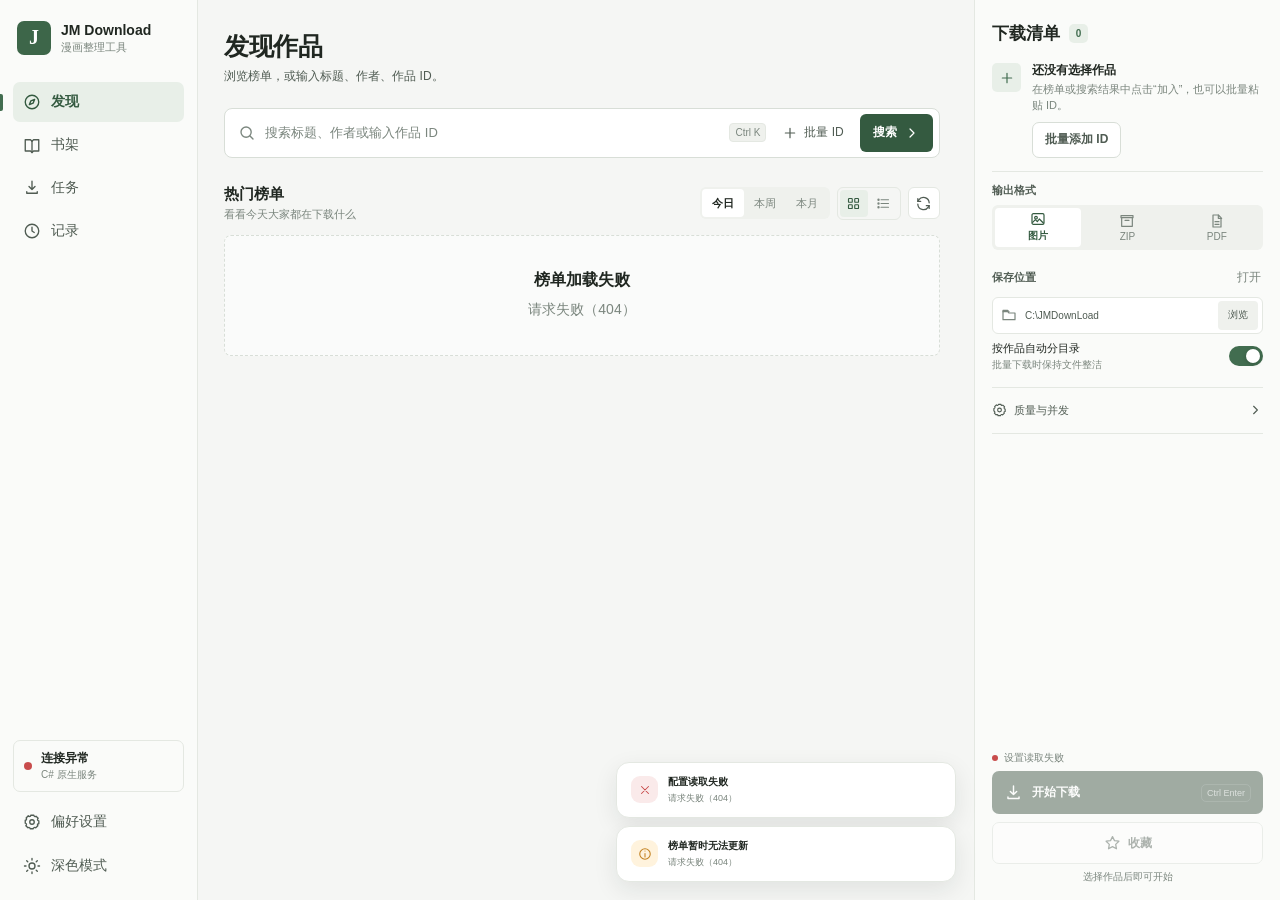
==== commit 574430fb: "feat: improve favorites and batch management; fix WebP and storage errors" ====
--- a/frontend/index.html
+++ b/frontend/index.html
@@ -7,6 +7,7 @@
   <title>JM Download</title>
   <link rel="stylesheet" href="styles.css" />
   <link rel="stylesheet" href="reader.css" />
+  <link rel="stylesheet" href="bulk.css" />
 </head>
 <body>
   <svg class="svg-sprite" aria-hidden="true">
@@ -332,6 +333,7 @@
   </section>
 
   <div class="toast-region" id="toastRegion" aria-live="polite"></div>
+  <script src="bulk.js" defer></script>
   <script src="reader.js" defer></script>
   <script src="app.js" defer></script>
 </body>
--- a/frontend/bulk.css
+++ b/frontend/bulk.css
@@ -0,0 +1,45 @@
+.bulk-toolbar { display:flex; align-items:center; gap:8px; margin:10px 0; min-height:32px; color:var(--text-2); }
+.bulk-toolbar[hidden], .bulk-controls[hidden] { display:none !important; }
+.bulk-toolbar button { display:inline-flex; align-items:center; justify-content:center; gap:6px; min-height:34px; padding:6px 10px; border:0; border-radius:8px; background:transparent; color:var(--text-2); font:inherit; font-size:12px; line-height:1.25; white-space:nowrap; cursor:pointer; transition:background .16s, color .16s; }
+.bulk-toolbar button svg { width:16px; height:16px; fill:none; stroke:currentColor; stroke-width:1.6; stroke-linecap:round; stroke-linejoin:round; }
+.bulk-toolbar button:hover { background:var(--surface-muted, var(--surface-2)); color:var(--text); }
+.bulk-toolbar.is-managing { padding:6px; border-radius:12px; background:var(--surface-muted, var(--surface-2)); }
+.bulk-controls { display:flex; align-items:center; gap:6px; width:100%; min-width:0; }
+.bulk-count { margin-right:auto; min-width:0; font-size:12px; color:var(--text-3); white-space:nowrap; }
+.bulk-toolbar [data-bulk-all], .bulk-toolbar [data-bulk-done] { color:var(--accent); }
+.bulk-toolbar .bulk-danger { color:var(--danger); background:var(--danger-soft); }
+.bulk-toolbar .bulk-danger:hover { color:var(--danger); filter:brightness(.97); }
+.bulk-toolbar button:disabled { opacity:.4; cursor:default; }
+.bulk-row { position:relative; padding-inline-start:44px !important; cursor:pointer; transition:background .16s; }
+.bulk-picker { position:absolute; left:8px; top:50%; transform:translateY(-50%); width:30px; height:34px; display:grid; place-items:center; margin:0; cursor:pointer; }
+.bulk-choice { position:absolute; inset:0; opacity:0; width:100%; height:100%; margin:0; cursor:pointer; }
+.bulk-check { width:22px; height:22px; pointer-events:none; overflow:visible; }
+.bulk-check circle { fill:var(--surface-solid, var(--surface)); stroke:var(--line-strong); stroke-width:1.5; transition:fill .16s, stroke .16s; }
+.bulk-check path { fill:none; stroke:var(--accent-on, #fff); stroke-width:2; stroke-linecap:round; stroke-linejoin:round; opacity:0; transition:opacity .16s; }
+.bulk-choice:checked + .bulk-check circle { fill:var(--accent); stroke:var(--accent); }
+.bulk-choice:checked + .bulk-check path { opacity:1; }
+.bulk-choice:focus-visible + .bulk-check { outline:2px solid var(--accent); outline-offset:3px; border-radius:50%; }
+.bulk-choice:disabled + .bulk-check { opacity:.5; }
+.bulk-selected { background:var(--accent-soft) !important; }
+.shelf-item.bulk-row { border-radius:12px; }
+.bulk-row .shelf-actions, .bulk-row .task-actions, .bulk-row .history-meta > div, .bulk-row .remove-selected { display:none; }
+.bulk-dialog { box-sizing:border-box; width:min(420px, calc(100% - 32px)); padding:24px; border:1px solid var(--line); border-radius:18px; color:var(--text); background:var(--surface-solid, var(--surface)); box-shadow:0 20px 60px #0003; }
+.bulk-dialog::backdrop { background:#0006; }
+.bulk-dialog h2 { margin:0 0 12px; font-size:18px; }
+.bulk-dialog p { line-height:1.7; margin:0 0 20px; font-size:14px; color:var(--text-2); }
+.bulk-dialog form > div { display:flex; justify-content:flex-end; gap:10px; }
+.bulk-dialog button { min-height:38px; padding:8px 14px; border:0; border-radius:10px; color:var(--text-2); background:var(--surface-muted, var(--surface-2)); font:inherit; font-size:13px; cursor:pointer; }
+.bulk-dialog .bulk-danger { color:var(--danger); background:var(--danger-soft); }
+.batch-favorite-button { width:100%; margin-top:8px; min-height:42px; }
+.batch-favorite-button.is-collected { color:var(--gold); }
+.batch-favorite-button[aria-busy="true"] { opacity:.55; }
+.detail-actions { flex-wrap:wrap; }
+.recent-row { flex-wrap:wrap; }
+#recentSearches.bulk-managing { display:flex; flex-direction:column; align-items:stretch; width:100%; }
+#recentSearches .bulk-row { min-height:42px; display:flex; align-items:center; text-align:left; border-radius:10px; }
+.screen-scroll > .bulk-toolbar { margin-inline:16px; }
+.history-meta .history-delete { color:var(--text-3); padding:5px; }
+.history-meta .history-delete:hover, .task-actions .remove-task:hover { color:var(--danger); background:var(--danger-soft); }
+.history-delete svg { width:14px; height:14px; fill:none; stroke:currentColor; stroke-width:1.7; }
+@media (max-width:600px) { .bulk-toolbar button { min-height:38px; padding:6px 9px; } .bulk-controls { gap:4px; } .bulk-count { font-size:11px; } }
+@media (prefers-reduced-motion:reduce) { .bulk-row, .bulk-toolbar button, .bulk-check circle, .bulk-check path { transition:none; } }
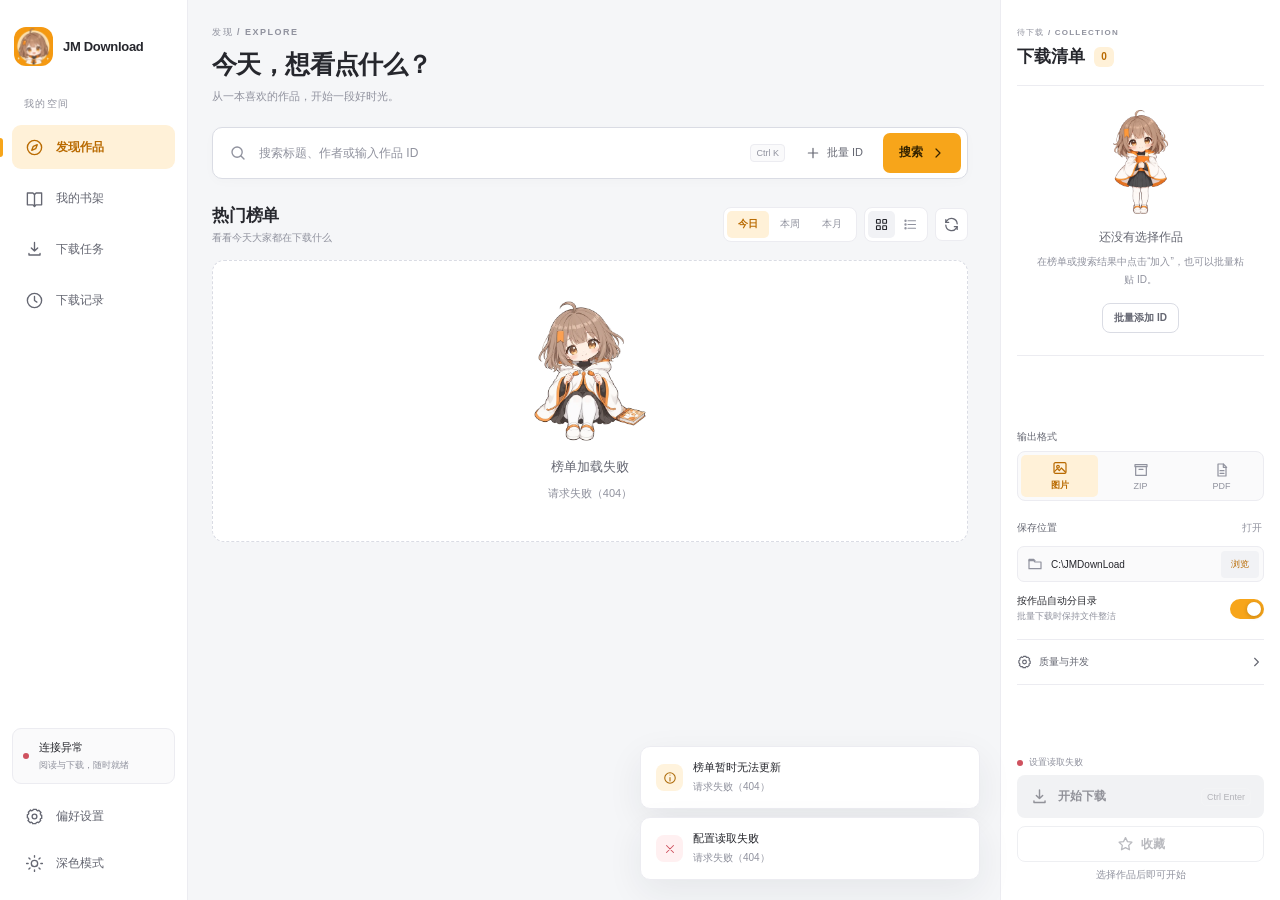
==== commit 452dfcf5: "feat: refresh desktop UI and open recent books in details" ====
--- a/frontend/index.html
+++ b/frontend/index.html
@@ -5,9 +5,18 @@
   <meta name="viewport" content="width=device-width, initial-scale=1" />
   <meta name="color-scheme" content="light dark" />
   <title>JM Download</title>
+  <script>
+    try {
+      const theme = JSON.parse(localStorage.getItem('jm-theme-v2') || '"system"');
+      document.documentElement.dataset.theme = theme === 'dark' || (theme === 'system' && matchMedia('(prefers-color-scheme: dark)').matches) ? 'dark' : 'light';
+      document.documentElement.dataset.motion = JSON.parse(localStorage.getItem('jm-motion-v1') || '"full"');
+    } catch {}
+  </script>
+  <link rel="icon" href="brand/brand-avatar.webp" />
   <link rel="stylesheet" href="styles.css" />
   <link rel="stylesheet" href="reader.css" />
   <link rel="stylesheet" href="bulk.css" />
+  <link rel="stylesheet" href="desktop.css" />
 </head>
 <body>
   <svg class="svg-sprite" aria-hidden="true">
@@ -54,27 +63,28 @@
   <div class="app-shell">
     <aside class="sidebar" aria-label="主导航">
       <div class="brand" title="JM Download">
-        <div class="brand-mark"><span>J</span></div>
-        <div class="brand-copy"><strong>JM Download</strong><small>漫画整理工具</small></div>
-      </div>
-
-      <nav class="main-nav">
+        <div class="brand-mark"><img src="brand/brand-avatar.webp" width="44" height="44" alt="" /></div>
+        <div class="brand-copy"><strong>JM Download</strong></div>
+      </div>
+
+      <nav class="main-nav" aria-label="工作区">
+        <span class="nav-caption">我的空间</span>
         <button class="nav-item is-active" data-view="discover" aria-current="page" aria-label="发现" title="发现">
-          <svg><use href="#i-compass"/></svg><span>发现</span>
-        </button>
-        <button class="nav-item" data-view="shelf" aria-label="书架" title="书架"><svg><use href="#i-book"/></svg><span>书架</span></button>
+          <svg><use href="#i-compass"/></svg><span>发现作品</span>
+        </button>
+        <button class="nav-item" data-view="shelf" aria-label="书架" title="书架"><svg><use href="#i-book"/></svg><span>我的书架</span></button>
         <button class="nav-item" data-view="queue" aria-label="任务" title="任务">
-          <span class="nav-icon-wrap"><svg><use href="#i-download"/></svg><i id="queueBadge" hidden></i></span><span>任务</span>
+          <span class="nav-icon-wrap"><svg><use href="#i-download"/></svg><i id="queueBadge" hidden></i></span><span>下载任务</span>
         </button>
         <button class="nav-item" data-view="history" aria-label="记录" title="记录">
-          <svg><use href="#i-clock"/></svg><span>记录</span>
+          <svg><use href="#i-clock"/></svg><span>下载记录</span>
         </button>
       </nav>
 
       <div class="sidebar-bottom">
         <div class="connection-card" id="connectionCard">
           <span class="connection-dot"></span>
-          <div><strong id="connectionText">正在连接</strong><small>C# 原生服务</small></div>
+          <div><strong id="connectionText">正在连接</strong><small>阅读与下载，随时就绪</small></div>
         </div>
         <button class="nav-item" id="settingsButton" aria-label="偏好设置" title="偏好设置">
           <svg><use href="#i-settings"/></svg><span>偏好设置</span>
@@ -91,10 +101,11 @@
       <section class="view is-active" id="view-discover">
         <header class="page-header discover-header">
           <div>
-            <h1>发现作品</h1>
-            <p>浏览榜单，或输入标题、作者、作品 ID。</p>
-          </div>
-          <button class="icon-button planner-toggle" id="plannerToggleTop" title="打开下载清单" aria-label="打开下载清单">
+            <span class="page-overline">发现 / EXPLORE</span>
+            <h1>今天，想看点什么？</h1>
+            <p>从一本喜欢的作品，开始一段好时光。</p>
+          </div>
+          <button class="icon-button planner-toggle" id="plannerToggleTop" aria-controls="planner" aria-expanded="false" title="打开下载清单" aria-label="打开下载清单">
             <svg><use href="#i-list"/></svg><span id="plannerToggleCount">0</span>
           </button>
         </header>
@@ -215,12 +226,12 @@
 
     <aside class="planner" id="planner" aria-label="下载清单">
       <div class="planner-head">
-        <div><h2>下载清单 <em id="selectedCount">0</em></h2></div>
+        <div><span class="page-overline">待下载 / COLLECTION</span><h2>下载清单 <em id="selectedCount">0</em></h2></div>
         <div class="planner-head-actions"><button class="text-button" id="clearSelectedButton">清空</button><button class="icon-button planner-close" id="plannerClose" aria-label="关闭下载清单" title="关闭下载清单"><svg><use href="#i-x"/></svg></button></div>
       </div>
 
       <div class="selection-empty" id="selectionEmpty">
-        <div class="empty-illustration"><svg><use href="#i-plus"/></svg></div>
+        <img class="mascot-art selection-art" src="brand/mascot-collection.webp" width="120" height="120" alt="" />
         <strong>还没有选择作品</strong>
         <p>在榜单或搜索结果中点击“加入”，也可以批量粘贴 ID。</p>
         <button class="secondary-button small" id="emptyBatchButton">批量添加 ID</button>
@@ -303,7 +314,7 @@
     </div>
   </section>
 
-  <button class="floating-plan-button" id="floatingPlanButton"><svg><use href="#i-download"/></svg><span>下载清单</span><em id="floatingPlanCount">0</em></button>
+  <button class="floating-plan-button" id="floatingPlanButton" aria-controls="planner" aria-expanded="false"><svg><use href="#i-download"/></svg><span>下载清单</span><em id="floatingPlanCount">0</em></button>
 
   <div class="modal-backdrop" id="modalBackdrop" hidden></div>
 
@@ -325,9 +336,11 @@
     <div class="modal-heading"><span class="modal-icon"><svg><use href="#i-settings"/></svg></span><div><h2 id="settingsTitle">偏好设置</h2><p>调整外观和文件命名方式，修改会自动保存。</p></div></div>
     <div class="preferences-grid">
       <div class="preference-row"><div><strong>界面主题</strong><p>跟随系统或固定明暗主题</p></div><select id="themeSelect"><option value="system">跟随系统</option><option value="light">浅色</option><option value="dark">深色</option></select></div>
+      <div class="preference-row"><div><strong>界面动效</strong><p>轻盈过渡，或减少动画以保持专注</p></div><select id="motionSelect" aria-label="界面动效"><option value="full">完整动效</option><option value="reduced">减少动效</option></select></div>
       <div class="preference-row"><div><strong>文件名语言</strong><p>影响保存后的目录和文件名称</p></div><select id="filenameLangInput"><option value="traditional">繁体中文</option><option value="simplified">简体中文</option></select></div>
       <div class="preference-row"><div><strong>章节并发</strong><p>单个作品内同时处理的章节数</p></div><select id="photoThreadsInput"><option value="1">1（稳定）</option><option value="2">2</option><option value="3">3</option><option value="4">4</option><option value="5">5（更快）</option></select></div>
     </div>
+    <div class="app-version"><img src="brand/brand-avatar.webp" width="32" height="32" alt="" /><span>JM Download <b>1.1.4</b><small>把喜欢的故事，留在身边。</small></span></div>
     <div class="modal-note"><svg><use href="#i-info"/></svg><p>较高并发会占用更多网络和磁盘资源。默认配置更适合长时间批量下载。</p></div>
     <div class="modal-actions"><span class="save-state"><span></span>自动保存已开启</span><button class="primary-button" data-close-modal>完成</button></div>
   </section>
--- a/frontend/styles.css
+++ b/frontend/styles.css
@@ -416,7 +416,7 @@
 .detail-info h2 { font-size: 23px; line-height: 1.35; letter-spacing: -.5px; margin: 9px 0 7px; padding-right: 20px; }
 .detail-author { color: var(--text-3); margin: 0; font-size: 11px; }
 .detail-tags { display: flex; gap: 6px; flex-wrap: wrap; margin-top: 17px; }
-.detail-tags span { padding: 5px 8px; border-radius: 8px; background: var(--surface-muted); color: var(--text-2); font-size: 9px; }
+.detail-tags :is(span, button) { padding: 5px 8px; border-radius: 8px; background: var(--surface-muted); color: var(--text-2); font-size: 9px; }
 .detail-stats { display: flex; gap: 22px; margin-top: auto; padding-top: 22px; }
 .detail-stats div { display: flex; flex-direction: column; }
 .detail-stats strong { font-size: 16px; }
@@ -820,7 +820,7 @@
 .detail-info { padding: 0; min-height: 0; }
 .detail-info h2 { font-size: 20px; margin: 7px 0 8px; line-height: 1.4; letter-spacing: -.2px; }
 .detail-tags { margin-top: 13px; gap: 5px; }
-.detail-tags span { padding: 4px 7px; border-radius: 4px; font-size: 10px; }
+.detail-tags :is(span, button) { padding: 4px 7px; border-radius: 4px; font-size: 10px; }
 .detail-stats { margin-top: 0; padding-top: 15px; gap: 24px; }
 .detail-actions { margin-top: 17px; flex-wrap: wrap; }
 .detail-actions button { min-height: 34px; font-size: 12px; padding: 7px 11px; }
@@ -834,3 +834,16 @@
   .detail-actions { gap: 6px; }
   .detail-actions button { padding: 6px 9px; font-size: 11px; }
 }
+
+/* Tags are search shortcuts, with the same compact visual style as before. */
+.detail-tags button {
+  cursor: pointer;
+  max-width: 100%;
+  overflow-wrap: anywhere;
+  transition: color 140ms ease, background-color 140ms ease;
+}
+.detail-tags button:is(:active, :focus-visible) { color: var(--accent-2); background: var(--accent-soft); }
+.detail-tags button:focus-visible { outline: 2px solid var(--accent); outline-offset: 2px; }
+@media (hover: hover) {
+  .detail-tags button:hover { color: var(--accent-2); background: var(--accent-soft); }
+}
--- a/frontend/desktop.css
+++ b/frontend/desktop.css
@@ -0,0 +1,312 @@
+/* The desktop shares Android's orange identity, with space for a keyboard and a wider library. */
+:root {
+  color-scheme: light;
+  --bg: #f5f6f8;
+  --bg-soft: #fafafb;
+  --surface: #fff;
+  --surface-solid: #fff;
+  --surface-raised: #fff;
+  --surface-muted: #f1f2f5;
+  --sidebar: #fff;
+  --text: #26272d;
+  --text-2: #656772;
+  --text-3: #90929e;
+  --line: #ececf1;
+  --line-strong: #dadce4;
+  --accent: #b96a00;
+  --accent-2: #9d5800;
+  --accent-fill: #f7a51a;
+  --accent-on: #342300;
+  --accent-soft: #fff1d8;
+  --accent-softer: #fff9ee;
+  --gold: #ae720b;
+  --gold-soft: #fff1d8;
+  --danger: #cf525f;
+  --danger-soft: #fff0f1;
+  --success: #38856a;
+  --success-soft: #eaf5ee;
+  --warning: #ad6a08;
+  --warning-soft: #fff3dd;
+  --shadow-sm: 0 3px 12px #252a3805;
+  --shadow-md: 0 12px 36px #20253512;
+  --shadow-lg: 0 24px 80px #1417222b;
+  --radius-sm: 8px;
+  --radius: 12px;
+  --radius-lg: 18px;
+  --sidebar-w: 210px;
+  --planner-w: 300px;
+  --ease: cubic-bezier(.22,.75,.25,1);
+}
+:root[data-theme="dark"] {
+  color-scheme: dark;
+  --bg: #17181d;
+  --bg-soft: #1b1c22;
+  --surface: #202127;
+  --surface-solid: #202127;
+  --surface-raised: #282a32;
+  --surface-muted: #2b2d35;
+  --sidebar: #1d1e24;
+  --text: #f0eff3;
+  --text-2: #b5b4bf;
+  --text-3: #898996;
+  --line: #303139;
+  --line-strong: #454650;
+  --accent: #ffc268;
+  --accent-2: #ffd392;
+  --accent-fill: #f7ad35;
+  --accent-on: #342300;
+  --accent-soft: #3b3022;
+  --accent-softer: #2b2621;
+  --gold: #f6c16c;
+  --gold-soft: #3b3022;
+  --danger: #f08d98;
+  --danger-soft: #3c272e;
+  --success: #80c7a7;
+  --success-soft: #24382e;
+  --warning: #f4c26e;
+  --warning-soft: #3c3122;
+  --shadow-sm: 0 3px 14px #0000000e;
+  --shadow-md: 0 14px 40px #00000030;
+  --shadow-lg: 0 26px 90px #00000066;
+}
+body { font-family: "Segoe UI Variable Text", "Microsoft YaHei UI", "Segoe UI", sans-serif; font-size: 13px; }
+button { transition: background-color 150ms ease, color 150ms ease, border-color 150ms ease, transform 150ms ease; }
+button:focus-visible, a:focus-visible, summary:focus-visible { outline: 2px solid var(--accent); outline-offset: 3px; }
+input, textarea { caret-color: var(--accent); -webkit-text-fill-color: var(--text); }
+::selection { background: var(--accent-soft); color: var(--text); }
+.ambient { display: none; }
+.app-shell { grid-template-columns: var(--sidebar-w) minmax(0,1fr) var(--planner-w); }
+.sidebar { padding: 24px 16px 15px; gap: 29px; background: var(--sidebar); }
+.brand { gap: 10px; padding: 0 2px; min-height: 44px; }
+.brand-mark { width: 44px; height: 44px; border-radius: 12px; background: var(--accent-fill); overflow: hidden; box-shadow: none; }
+.brand-mark img { display: block; width: 100%; height: 100%; object-fit: cover; }
+.brand-copy strong { font-size: 15px; letter-spacing: -.3px; }
+.main-nav { gap: 7px; }
+.nav-caption { padding: 0 12px 7px; color: var(--text-3); font-size: 10px; letter-spacing: 1.4px; }
+.nav-item { min-height: 44px; padding: 0 13px; gap: 12px; border-radius: 9px; font-size: 12px; color: var(--text-2); }
+.nav-item:hover { background: var(--surface-muted); color: var(--text); }
+.nav-item.is-active { color: var(--accent); background: var(--accent-soft); font-weight: 650; }
+.nav-item.is-active::before { left: -16px; height: 19px; width: 3px; background: var(--accent-fill); border-radius: 0 4px 4px 0; }
+.nav-item svg { width: 19px; height: 19px; stroke-width: 1.7; }
+.sidebar-bottom { margin-top: auto; gap: 3px; }
+.connection-card { padding: 11px 10px; margin: 0 0 7px; border-radius: 9px; border: 1px solid var(--line); background: var(--bg-soft); gap: 10px; }
+.connection-card strong { font-size: 11px; font-weight: 550; }
+.connection-card small { font-size: 9px; color: var(--text-3); margin-top: 4px; }
+.connection-dot { width: 6px; height: 6px; }
+.view { padding: 26px 30px 48px; animation: desktop-view-in 200ms var(--ease) both; }
+.page-header { gap: 18px; }
+.discover-header { align-items: center; margin-bottom: 21px; }
+.page-overline { display: block; color: var(--text-3); font-size: 9px; font-weight: 550; letter-spacing: 1.5px; margin-bottom: 8px; }
+.page-header h1 { color: var(--text); font-size: 25px; line-height: 1.4; font-weight: 650; letter-spacing: -.6px; margin: 0 0 6px; }
+.page-header p { font-size: 11px; color: var(--text-3); line-height: 1.6; }
+.compact-header { min-height: 61px; margin-bottom: 25px; }
+.compact-header h1 { font-size: 25px; }
+.search-box { height: 52px; padding: 5px 6px 5px 16px; gap: 10px; border-radius: 10px; border: 1px solid var(--line-strong); background: var(--surface-solid); box-shadow: var(--shadow-sm); }
+.search-box:focus-within { border-color: var(--accent-fill); box-shadow: 0 0 0 2px var(--accent-soft); transform: none; }
+.search-box input { color: var(--text); font-size: 12px; }
+.search-box input:focus, .search-box input:focus-visible { outline: none; box-shadow: none; }
+.search-box input::placeholder { color: var(--text-3); -webkit-text-fill-color: var(--text-3); }
+.search-leading { color: var(--text-3); width: 18px; }
+kbd { border: 1px solid var(--line); background: var(--bg-soft); padding: 3px 5px; font-size: 9px; }
+.search-batch { font-size: 11px; height: 36px; padding: 0 10px; }
+.primary-button, .secondary-button, .danger-button { min-height: 36px; font-size: 12px; gap: 7px; border-radius: 8px; padding: 0 13px; box-shadow: none; }
+.primary-button { background: var(--accent-fill); color: var(--accent-on); }
+.primary-button:hover:not(:disabled) { background: color-mix(in srgb,var(--accent-fill),white 14%); box-shadow: none; transform: translateY(-1px); }
+.secondary-button { background: var(--surface-solid); color: var(--text-2); border: 1px solid var(--line-strong); }
+.secondary-button:hover:not(:disabled) { background: var(--surface-muted); border-color: var(--line-strong); }
+.search-submit { height: 40px; min-width: 78px; padding: 0 14px; border-radius: 7px; }
+.icon-button { width: 33px; height: 33px; border-radius: 7px; background: var(--surface-solid); border-color: var(--line); }
+.icon-button:hover { color: var(--accent); background: var(--accent-soft); }
+.recent-row { margin-top: 12px; font-size: 10px; }
+.recent-row button { border-radius: 5px; }
+.content-head { align-items: center; flex-wrap: wrap; gap: 10px; margin: 25px 0 15px; }
+.content-head h2 { font-size: 17px; font-weight: 650; letter-spacing: -.2px; }
+.content-head p { font-size: 10px; color: var(--text-3); margin-top: 4px; }
+.toolbar-actions { gap: 7px; }
+.ranking-tabs { padding: 3px; border: 1px solid var(--line); background: var(--surface-solid); border-radius: 8px; }
+.ranking-tabs button { height: 27px; padding: 0 11px; font-size: 10px; border-radius: 5px; }
+.ranking-tabs button.is-active { background: var(--accent-soft); color: var(--accent); box-shadow: none; }
+.layout-toggle { border-radius: 8px; padding: 3px; background: var(--surface-solid); }
+.layout-toggle button { height: 27px; width: 27px; border-radius: 5px; }
+.layout-toggle button.is-active { background: var(--surface-muted); color: var(--text); }
+.search-controls { margin-top: 15px; padding: 8px 11px; border: 1px solid var(--line); border-radius: 10px; background: var(--surface-solid); gap: 10px; }
+.search-sort-tabs { padding: 2px; background: var(--surface-muted); border-radius: 6px; }
+.search-sort-tabs button.is-active { background: var(--accent-soft); color: var(--accent); }
+.search-time-filter select { color: var(--text-2); border: 1px solid var(--line); background: var(--bg-soft); border-radius: 6px; }
+.album-grid { grid-template-columns: repeat(auto-fill,minmax(148px,1fr)); gap: 22px 17px; }
+.album-card { min-width: 0; animation: desktop-card-in 220ms var(--ease) both; }
+.cover-wrap { border-radius: 8px; background: var(--surface-muted); box-shadow: 0 2px 5px #191d240a; aspect-ratio: 3 / 4; transition: transform 180ms var(--ease), box-shadow 180ms ease; overflow: hidden; }
+.album-card:hover .cover-wrap { transform: translateY(-3px); box-shadow: 0 9px 18px #161a2518; }
+.album-card:active .cover-wrap { transform: translateY(-1px); }
+.cover-placeholder { color: var(--line-strong); background: var(--surface-muted); font-weight: 550; }
+.cover-wrap::after { height: 35%; background: linear-gradient(transparent,#17162170); }
+.rank-badge, .rank-badge.top { top: 8px; left: 8px; height: 24px; min-width: 25px; padding: 0 7px; display: grid; place-items: center; background: #22212bcc; color: #fff; font-size: 10px; border-radius: 5px; }
+.rank-badge.top { background: var(--accent-fill); color: var(--accent-on); }
+.card-select { width: 30px; height: 30px; top: auto; bottom: 8px; right: 8px; border: 1px solid #ffffff70; border-radius: 7px; color: #fff; background: #29253080; opacity: 1; }
+.card-select.is-selected { color: var(--accent-on); border-color: var(--accent-fill); background: var(--accent-fill); }
+.card-select:hover { background: var(--accent-fill); color: var(--accent-on); border-color: var(--accent-fill); }
+.cover-id { font-size: 9px; bottom: 11px; left: 10px; color: #ffffffe6; }
+.card-body { padding: 9px 1px 0; }
+.card-title { min-height: 37px; font-size: 12px; line-height: 1.55; color: var(--text); font-weight: 550; }
+.card-title:hover { color: var(--accent); }
+.card-meta { font-size: 9px; margin-top: 5px; color: var(--text-3); }
+.card-add { color: var(--accent); font-size: 10px; }
+.album-grid.is-list { gap: 8px; border: none; }
+.album-grid.is-list .album-card { grid-template-columns: 86px minmax(0,1fr); padding: 10px; background: var(--surface-solid); border: 1px solid var(--line); border-radius: 10px; }
+.album-grid.is-list .cover-wrap { aspect-ratio: 3 / 4; border-radius: 6px; }
+.album-grid.is-list .card-body { min-height: 90px; padding: 5px 5px 5px 0; }
+.album-grid.is-list .card-meta { padding-top: 14px; }
+.album-grid.is-list .card-select { top: auto; bottom: 5px; right: 5px; }
+.album-grid.is-list .cover-id { display: none; }
+.planner { height: 100vh; padding: 27px 19px 18px; background: var(--surface-solid); border-left: 1px solid var(--line); }
+.planner-head { align-items: center; gap: 6px; padding-bottom: 17px; border-bottom: 1px solid var(--line); }
+.planner-head .page-overline { font-size: 8px; letter-spacing: 1.2px; margin-bottom: 7px; }
+.planner-head h2 { font-size: 17px; font-weight: 650; }
+.planner-head h2 em { height: 20px; min-width: 20px; margin-left: 5px; color: var(--accent); border-radius: 6px; background: var(--accent-soft); font-size: 10px; }
+.planner-head-actions { gap: 4px; }
+.planner .text-button { font-size: 10px; }
+.selection-empty { display: flex; flex-direction: column; text-align: center; padding: 22px 12px; gap: 0; }
+.mascot-art { display: block; width: 144px; height: 144px; object-fit: contain; margin: 0 auto 15px; pointer-events: none; user-select: none; }
+.selection-art { width: 108px; height: 108px; margin-bottom: 13px; }
+.selection-empty strong { font-size: 12px; font-weight: 550; color: var(--text-2); }
+.selection-empty p { color: var(--text-3); max-width: 211px; margin: 7px auto 14px; font-size: 10px; line-height: 1.8; }
+.selection-empty .secondary-button { margin-top: 0; min-height: 30px; font-size: 10px; padding: 0 11px; }
+.selected-list { flex: 1 1 auto; max-height: min(32vh,340px); min-height: 0; margin: 10px 0 0; padding: 0; }
+.selected-item { grid-template-columns: 38px minmax(0,1fr) 25px; padding: 7px; border: 1px solid var(--line); background: var(--bg-soft); border-radius: 8px; gap: 8px; }
+.selected-thumb { width: 38px; height: 49px; border-radius: 4px; background: var(--surface-muted); }
+.selected-copy strong { font-size: 11px; line-height: 1.5; }
+.selected-copy small { font-size: 9px; color: var(--text-3); margin-top: 4px; }
+.planner-settings { margin-top: auto; padding-top: 17px; gap: 16px; }
+.setting-label { font-size: 10px; color: var(--text-2); font-weight: 550; }
+.format-picker { border: 1px solid var(--line); background: var(--bg-soft); border-radius: 8px; padding: 3px; gap: 4px; }
+.format-picker button { height: 42px; border-radius: 5px; font-size: 9px; gap: 3px; color: var(--text-3); }
+.format-picker button.is-active { background: var(--accent-soft); color: var(--accent); }
+.path-field { height: 36px; border: 1px solid var(--line); background: var(--bg-soft); border-radius: 7px; padding: 0 4px 0 9px; }
+.path-field input { color: var(--text-2); font-size: 10px; }
+.path-field input:focus-visible { outline: none; }
+.path-field button { height: 27px; font-size: 9px; color: var(--accent); }
+.switch-row { margin-top: 5px; }
+.switch-row strong { font-size: 10px; font-weight: 500; }
+.switch-row small { color: var(--text-3); font-size: 9px; }
+.switch-row input:checked + i { background: var(--accent-fill); }
+.advanced-settings { border-color: var(--line); }
+.advanced-settings summary { height: 36px; color: var(--text-2); font-size: 10px; }
+.planner-footer { border-color: var(--line); padding-top: 14px; }
+.download-button { height: 43px; border-radius: 8px; background: var(--accent-fill); color: var(--accent-on); padding: 0 13px; }
+.download-button b { font-size: 12px; font-weight: 650; }
+.download-button em { font-size: 9px; color: inherit; opacity: .65; }
+.download-button:hover:not(:disabled) { background: color-mix(in srgb,var(--accent-fill),white 14%); transform: translateY(-1px); box-shadow: 0 5px 14px #e7a02824; }
+.download-button:disabled { opacity: 1; background: var(--surface-muted); color: var(--text-3); cursor: not-allowed; }
+.planner-footer > p { font-size: 9px; color: var(--text-3); margin: 9px 0 0; }
+.save-state { font-size: 9px; color: var(--text-3); }
+.stats-grid { background: transparent; border: 0; border-radius: 0; gap: 13px; box-shadow: none; }
+.stat-card { border: 1px solid var(--line); border-radius: 11px; background: var(--surface-solid); padding: 18px; }
+.stat-card.accent { background: var(--accent-soft); border-color: transparent; }
+.stat-card strong { font-size: 29px; font-weight: 650; }
+.stat-card > span { color: var(--text-2); font-size: 11px; }
+.stat-card small { color: var(--text-3); font-size: 10px; }
+.queue-layout { gap: 16px; margin-top: 19px; grid-template-columns: minmax(0,1.4fr) minmax(210px,1fr); }
+.panel { border: 1px solid var(--line); border-radius: 12px; background: var(--surface-solid); box-shadow: none; }
+.panel-heading { padding: 17px; }
+.panel-heading h2 { font-size: 14px; }
+.panel-heading p { font-size: 10px; }
+.task-list { padding: 0 12px 12px; }
+.task-item { border-radius: 8px; padding: 12px 6px; }
+.task-status-icon { background: var(--surface-muted); border-radius: 8px; }
+.task-item.is-running .task-status-icon { color: var(--accent); background: var(--accent-soft); }
+.progress-track { height: 4px; border-radius: 4px; background: var(--surface-muted); }
+.progress-track i { background: var(--accent-fill); border-radius: 4px; }
+.log-panel { top: 18px; }
+.log-list { height: min(440px,calc(100vh - 300px)); padding: 0 17px 12px; }
+.log-list .empty-state .mascot-art { width: 98px; height: 98px; }
+.history-filters { margin-bottom: 18px; gap: 6px; }
+.filter-chip { min-height: 32px; border-radius: 7px; padding: 0 13px; font-size: 11px; }
+.filter-chip.is-active { color: var(--accent); background: var(--accent-soft); }
+.history-list { border: none; gap: 8px; }
+.history-item { border: 1px solid var(--line); background: var(--surface-solid); padding: 15px; border-radius: 10px; }
+.shelf-toolbar { border: 1px solid var(--line); border-radius: 10px; padding: 5px; background: var(--surface-solid); margin-bottom: 20px; gap: 5px; }
+.shelf-toolbar button { border-radius: 6px; padding: 8px 12px; color: var(--text-2); font-size: 11px; }
+.shelf-toolbar button.is-active { background: var(--accent-soft); color: var(--accent); }
+.shelf-list { display: grid; grid-template-columns: minmax(0,1fr); gap: 12px; }
+.shelf-item { background: var(--surface-solid); border: 1px solid var(--line); border-radius: 10px; padding: 15px; }
+.shelf-cover { width: 51px; height: 69px; flex-basis: 51px; border-radius: 5px; }
+.shelf-copy strong { font-size: 13px; font-weight: 550; }
+.shelf-copy p { font-size: 11px; margin-top: 7px; }
+.shelf-actions button { border-radius: 6px; }
+.empty-state, .result-state { text-align: center; padding: 38px 20px; background: var(--surface-solid); border: 1px dashed var(--line-strong); border-radius: 12px; }
+.empty-state strong, .result-state strong { display: block; color: var(--text-2); font-size: 13px; font-weight: 550; }
+.empty-state p, .result-state p { color: var(--text-3); font-size: 11px; line-height: 1.8; max-width: 340px; margin: 8px auto 0; }
+#taskList .empty-state, #logList .empty-state { border: none; }
+#shelfList > .empty-state { grid-column: 1 / -1; }
+.modal-backdrop { background: #14151e66; backdrop-filter: blur(3px); }
+.modal { background: var(--surface-solid); border-color: var(--line); border-radius: 16px; box-shadow: var(--shadow-lg); }
+.modal-heading h2 { font-size: 20px; font-weight: 650; }
+.modal-heading p { font-size: 11px; color: var(--text-3); line-height: 1.8; }
+.modal-icon { border-radius: 10px; background: var(--accent-soft); color: var(--accent); }
+.modal-close { background: var(--surface-muted); color: var(--text-3); border-radius: 7px; }
+.modal-note { border-radius: 8px; background: var(--bg-soft); }
+.modal-note p { font-size: 10px; line-height: 1.8; }
+.preference-row { padding: 16px 0; border-color: var(--line); }
+.preference-row strong { font-size: 12px; }
+.preference-row p { font-size: 10px; }
+.preference-row select { min-width: 110px; border: 1px solid var(--line-strong); background: var(--bg-soft); border-radius: 7px; padding: 7px 10px; }
+.app-version { display: flex; gap: 10px; align-items: center; margin: 18px 0 14px; color: var(--text-2); font-size: 11px; }
+.app-version img { border-radius: 8px; }
+.app-version span { line-height: 1.5; }
+.app-version b { font-size: 10px; font-weight: 400; margin-left: 5px; color: var(--text-3); }
+.app-version small { display: block; font-size: 9px; color: var(--text-3); margin-top: 2px; }
+.detail-modal { width: min(750px,calc(100vw - 40px)); }
+.detail-hero { padding: 28px; gap: 24px; grid-template-columns: 175px minmax(0,1fr); }
+.detail-cover-wrap { border-radius: 8px; box-shadow: var(--shadow-md); }
+.detail-info h2 { margin-top: 5px; font-size: 21px; line-height: 1.45; padding-right: 15px; }
+.detail-author { font-size: 11px; color: var(--text-3); }
+.detail-tags { gap: 6px; margin-top: 15px; }
+.detail-tags :is(span,button) { min-height: 26px; padding: 5px 9px; border: 1px solid var(--line); border-radius: 6px; color: var(--text-2); background: var(--bg-soft); font-size: 10px; }
+.detail-tags button:hover { color: var(--accent); border-color: var(--accent-fill); background: var(--accent-soft); }
+.detail-stats { gap: 26px; padding-top: 18px; }
+.detail-stats strong { font-size: 20px; }
+.detail-actions { gap: 7px; margin-top: 19px; }
+.detail-actions button { min-height: 36px; font-size: 11px; border-radius: 7px; }
+.detail-chapter-list { margin-top: 17px; border-color: var(--line); border-radius: 8px; }
+.detail-loading { min-height: 290px; }
+.skeleton-card { background: transparent; }
+.skeleton-card .cover-wrap, .skeleton-line { background: var(--surface-muted); overflow: hidden; position: relative; }
+.skeleton-card .cover-wrap::after, .skeleton-line::after { content: ""; position: absolute; inset: 0; height: 100%; width: 100%; background: linear-gradient(100deg,transparent 20%,color-mix(in srgb,var(--surface-solid),transparent 35%) 49%,transparent 76%); transform: translateX(-100%); animation: desktop-shimmer 1.5s ease-in-out infinite; }
+.toast-region { right: calc(var(--planner-w) + 20px); bottom: 20px; }
+.toast { padding: 13px 15px; border-radius: 10px; box-shadow: var(--shadow-md); }
+.toast strong { font-size: 11px; font-weight: 550; }
+.toast p { font-size: 10px; line-height: 1.7; }
+.toast-icon { color: var(--accent); background: var(--accent-soft); border-radius: 8px; }
+.bulk-toolbar.is-managing { border: 1px solid var(--line); background: var(--surface-solid); }
+.reader-workspace { background: #eaebef; grid-template-rows: 55px minmax(0,1fr) 43px; }
+:root[data-theme="dark"] .reader-workspace { background: #14151a; }
+.reader-toolbar, .reader-footer { padding-inline: 16px; gap: 7px; }
+.reader-icon, .reader-tools select { border-radius: 6px; }
+.reader-icon { width: 33px; height: 33px; }
+.reader-directory, .reader-options { background: var(--surface-solid); border-color: var(--line); }
+.reader-chapter.is-active { color: var(--accent); background: var(--accent-soft); }
+@keyframes desktop-card-in { from { opacity: 0; transform: translateY(8px); } to { opacity: 1; transform: none; } }
+@keyframes desktop-view-in { from { opacity: 0; transform: translateY(5px); } to { opacity: 1; transform: none; } }
+@keyframes desktop-shimmer { to { transform: translateX(100%); } }
+@media (min-width: 1650px) { :root { --sidebar-w: 224px; --planner-w: 320px; } .view { padding-inline: 40px; } .album-grid { grid-template-columns: repeat(auto-fill,minmax(162px,1fr)); gap: 25px 20px; } }
+@media (max-width: 1320px) { :root { --sidebar-w: 188px; --planner-w: 280px; } .view { padding-inline: 24px; } .sidebar { padding-inline: 12px; } .nav-item.is-active::before { left: -12px; } .brand-copy strong { font-size: 13px; } .brand-mark { width: 39px; height: 39px; } .planner { padding-inline: 16px; } .album-grid { grid-template-columns: repeat(auto-fill,minmax(137px,1fr)); gap: 20px 14px; } }
+@media (max-width: 1120px) { .app-shell { grid-template-columns: var(--sidebar-w) minmax(0,1fr); } .planner { position: fixed; top: 0; right: 0; width: 312px; max-width: calc(100vw - var(--sidebar-w)); box-shadow: var(--shadow-lg); z-index: 31; } .planner-close, .planner-toggle { display: inline-flex; } .floating-plan-button { display: flex; color: var(--accent-on); background: var(--accent-fill); border-radius: 9px; } .toast-region { right: 18px; bottom: 68px; } .album-grid { grid-template-columns: repeat(auto-fill,minmax(145px,1fr)); } }
+@media (min-width: 1121px) { .planner-close, .planner-toggle, .floating-plan-button { display: none; } }
+@media (max-width: 1000px) { :root { --sidebar-w: 72px; } .sidebar { padding: 22px 11px 14px; gap: 27px; } .brand { justify-content: center; } .brand-copy, .nav-caption { display: none; } .sidebar-bottom { margin-top: auto; } .connection-card { justify-content: center; padding: 13px 0; } .connection-card > div { display: none; } .nav-item { padding: 0; justify-content: center; } .nav-item > span:not(.nav-icon-wrap) { display: none; } .nav-item.is-active::before { left: -11px; } .view { padding: 25px 25px 64px; } .queue-layout { grid-template-columns: minmax(0,1.4fr) minmax(220px,1fr); } }
+@media (max-height: 800px) { .selection-empty { padding-block: 17px; } .selection-art { width: 82px; height: 82px; margin-bottom: 10px; } .planner { padding-top: 23px; } .planner-settings { gap: 12px; padding-top: 12px; } .planner-footer { padding-top: 10px; } .planner-head { padding-bottom: 12px; } }
+@media (max-height: 660px) { .sidebar-bottom { margin-top: auto; } .planner { overflow-y: auto; } .planner-settings { margin-top: 8px; } .selection-empty { padding-block: 12px; } .selection-art { height: 60px; width: 60px; } }
+@media (max-width: 760px) { .view { padding-inline: 18px; } .queue-layout { grid-template-columns: 1fr; } .search-box kbd { display: none; } .stats-grid { grid-template-columns: repeat(2,minmax(0,1fr)); } .stat-card { padding: 15px; } .detail-hero { grid-template-columns: 125px minmax(0,1fr); padding: 23px; gap: 18px; } }
+@media (max-width: 560px) { :root { --sidebar-w: 56px; } .sidebar { padding-inline: 7px; } .brand-mark { width: 34px; height: 34px; border-radius: 9px; } .view { padding: 21px 14px 70px; } .page-header h1 { font-size: 22px; } .page-overline { font-size: 8px; } .search-box { grid-template-columns: auto minmax(40px,1fr) auto; padding-left: 11px; gap: 6px; } .search-batch { display: none; } .search-submit { min-width: 33px; width: 33px; padding: 0; } .search-submit span { display: none; } .album-grid { grid-template-columns: repeat(2,minmax(0,1fr)); gap: 18px 11px; } .content-head { flex-direction: column; align-items: flex-start; gap: 11px; } .toolbar-actions { width: 100%; } .card-meta { flex-wrap: wrap; } .detail-hero { grid-template-columns: 82px minmax(0,1fr); padding: 20px 16px; gap: 13px; } .detail-info h2 { font-size: 17px; } }
+:root[data-motion="reduced"] *, :root[data-motion="reduced"] *::before, :root[data-motion="reduced"] *::after { animation-duration: .01ms !important; animation-iteration-count: 1 !important; animation-delay: 0ms !important; transition-duration: .01ms !important; scroll-behavior: auto !important; }
+@media (prefers-reduced-motion: reduce) { *, *::before, *::after { animation-duration: .01ms !important; animation-iteration-count: 1 !important; animation-delay: 0ms !important; transition-duration: .01ms !important; scroll-behavior: auto !important; } }
+@media (forced-colors: active) { .nav-item.is-active, .ranking-tabs button.is-active, .format-picker button.is-active { outline: 1px solid Highlight; } }
+@media (max-width: 1120px) { .planner { transition: transform 220ms var(--ease), visibility 220ms; } .planner:not(.is-open) { transform: translateX(105%); } .planner.is-open { transform: none; } }
+
+
+/* Books open details; the separate read action resumes the saved page. */
+.shelf-item[data-shelf-detail] { cursor: pointer; }
+.shelf-cover-button { display: block; flex: 0 0 51px; width: 51px; height: 69px; padding: 0; overflow: hidden; border-radius: 5px; background: var(--surface-muted); }
+.shelf-cover-button .shelf-cover { display: block; width: 100%; height: 100%; border-radius: inherit; }
+.shelf-title-button { display: block; min-width: 0; max-width: 100%; padding: 0; background: transparent; color: inherit; text-align: left; }
+.shelf-title-button:hover { color: var(--accent); }
+.shelf-item:not(.bulk-row):hover { border-color: var(--line-strong); }
